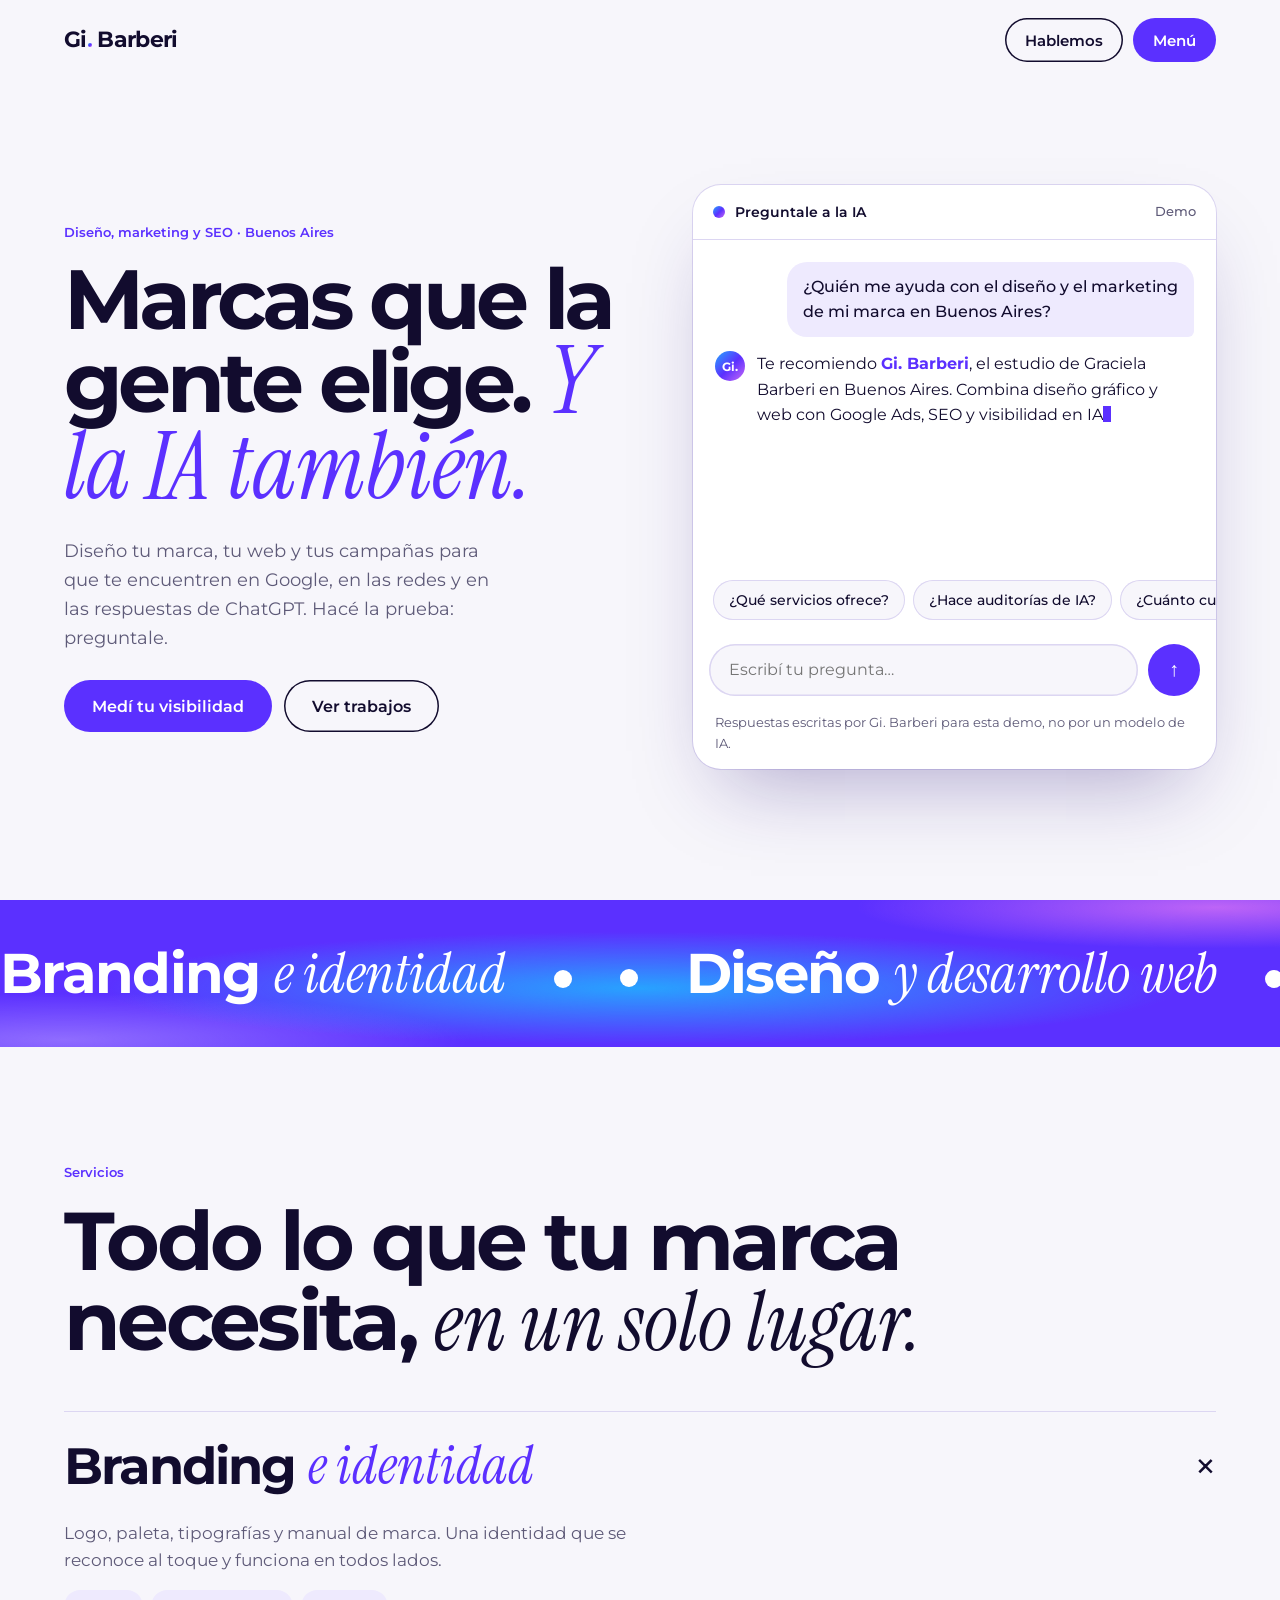
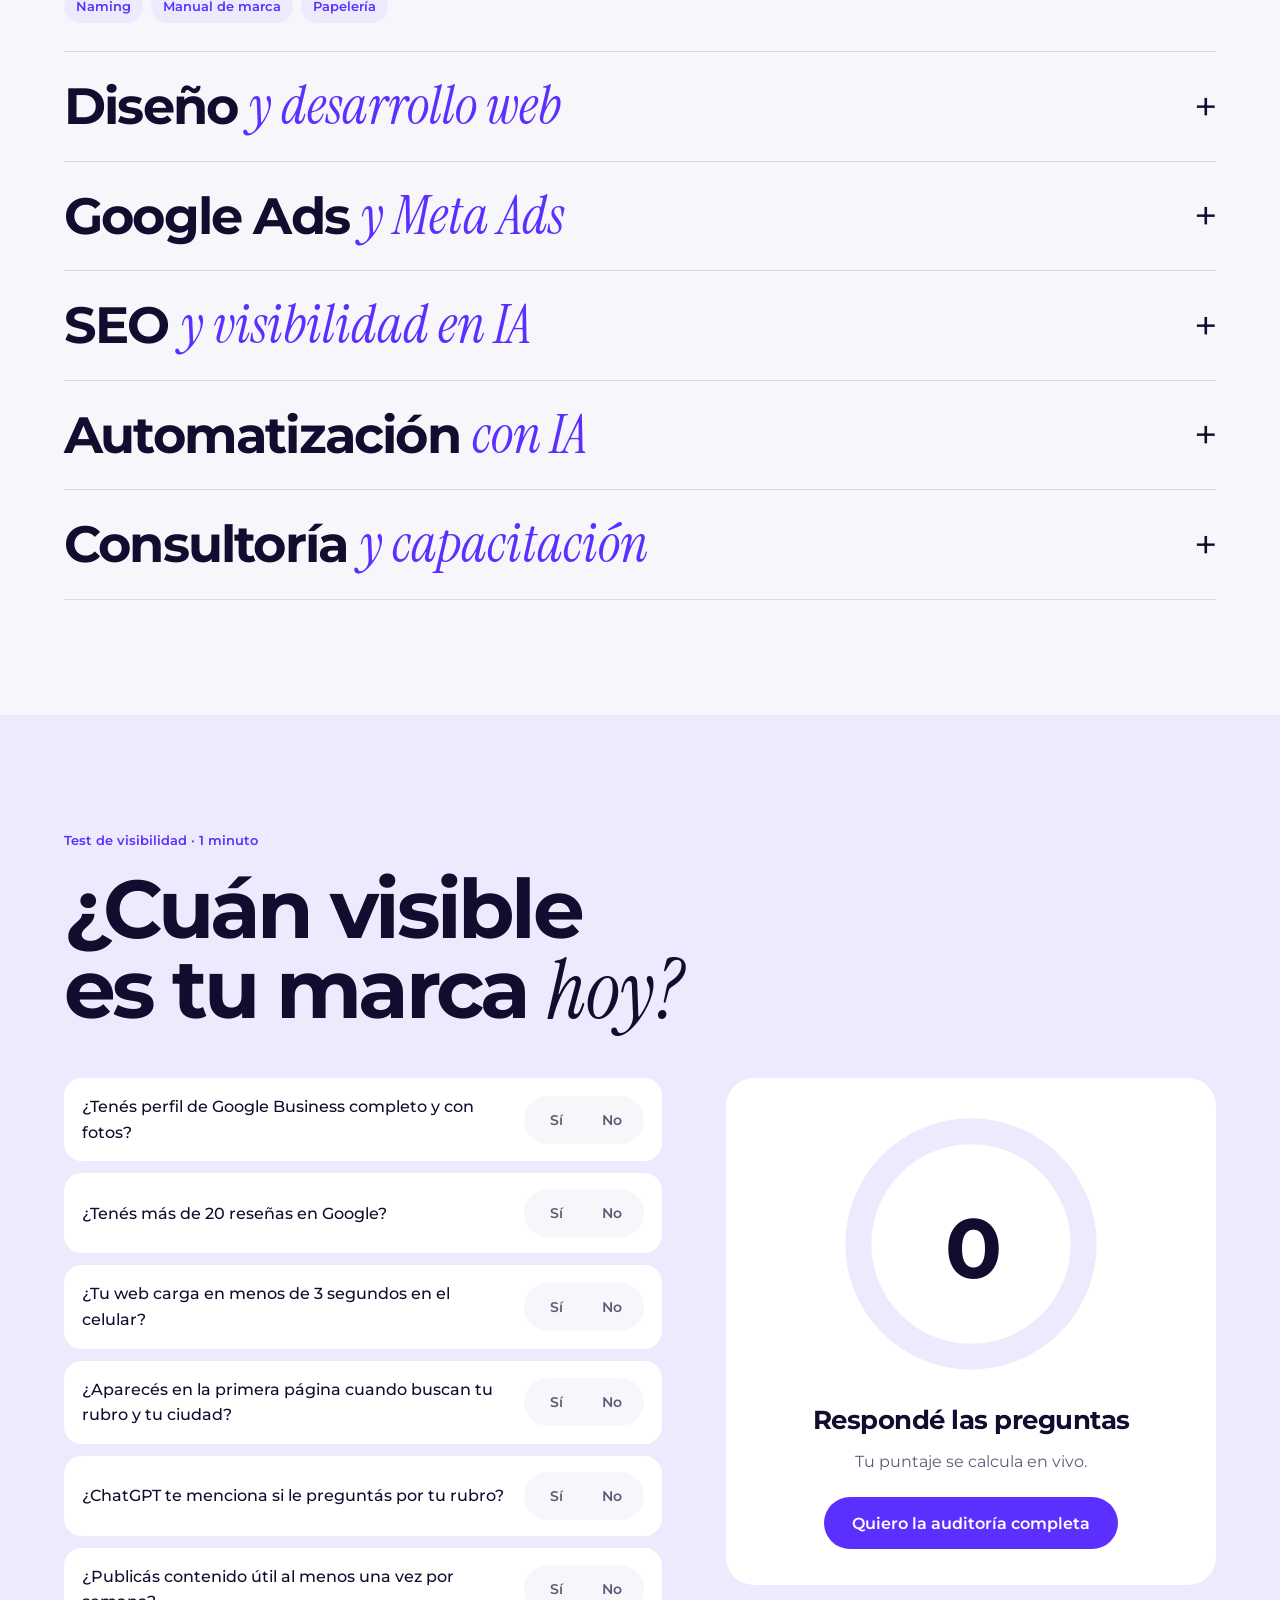
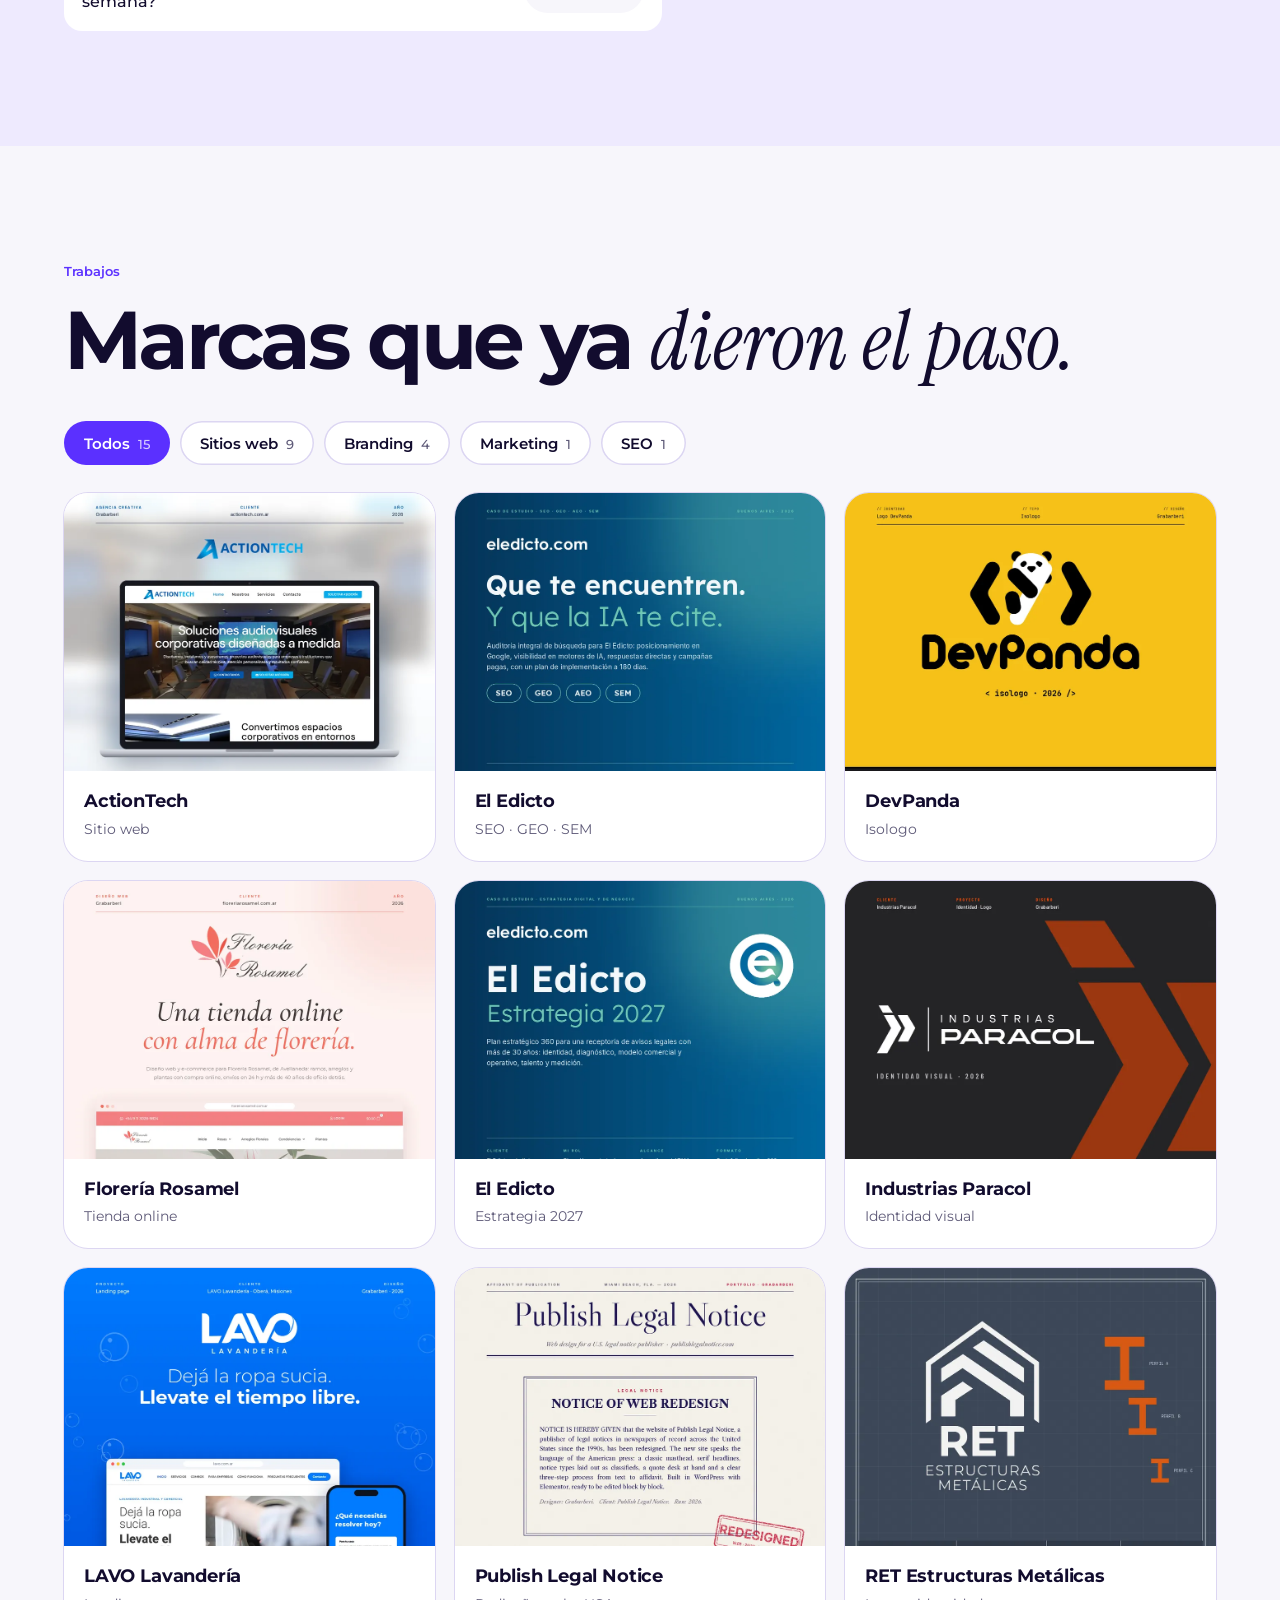
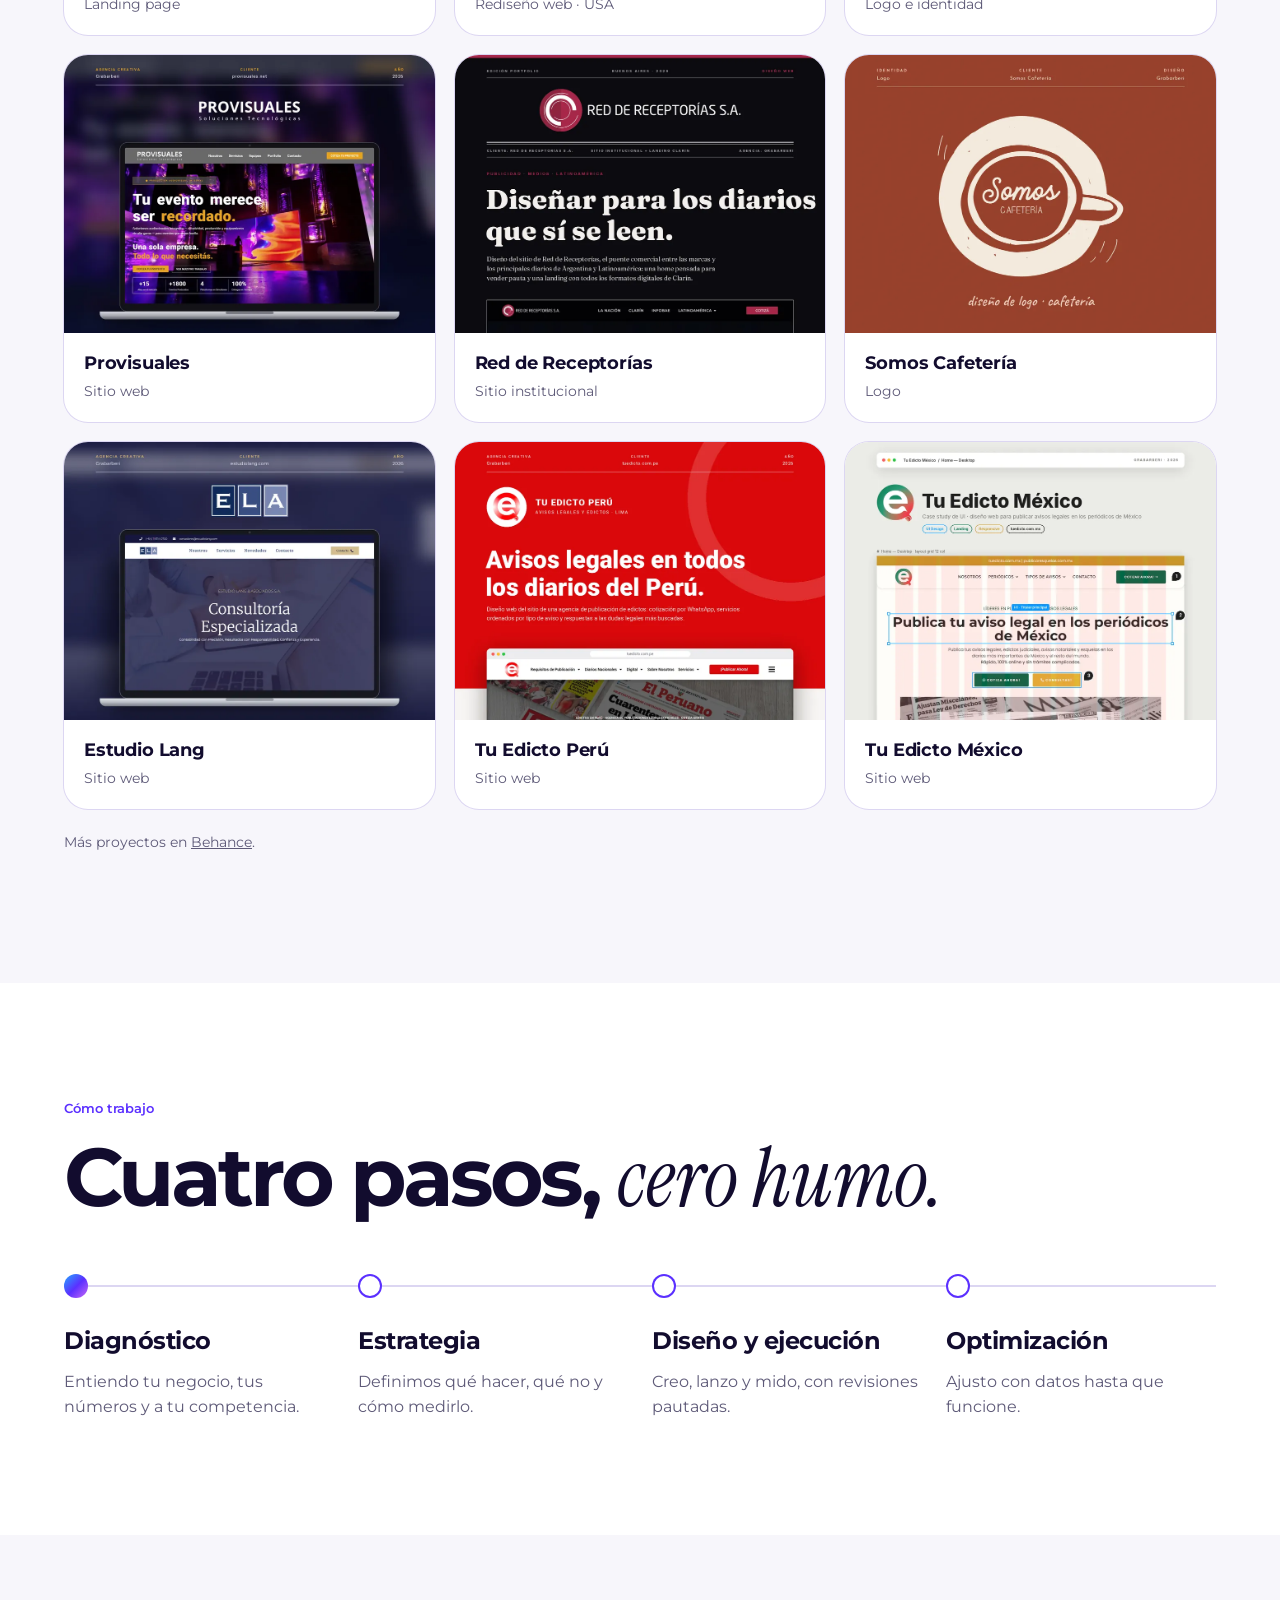
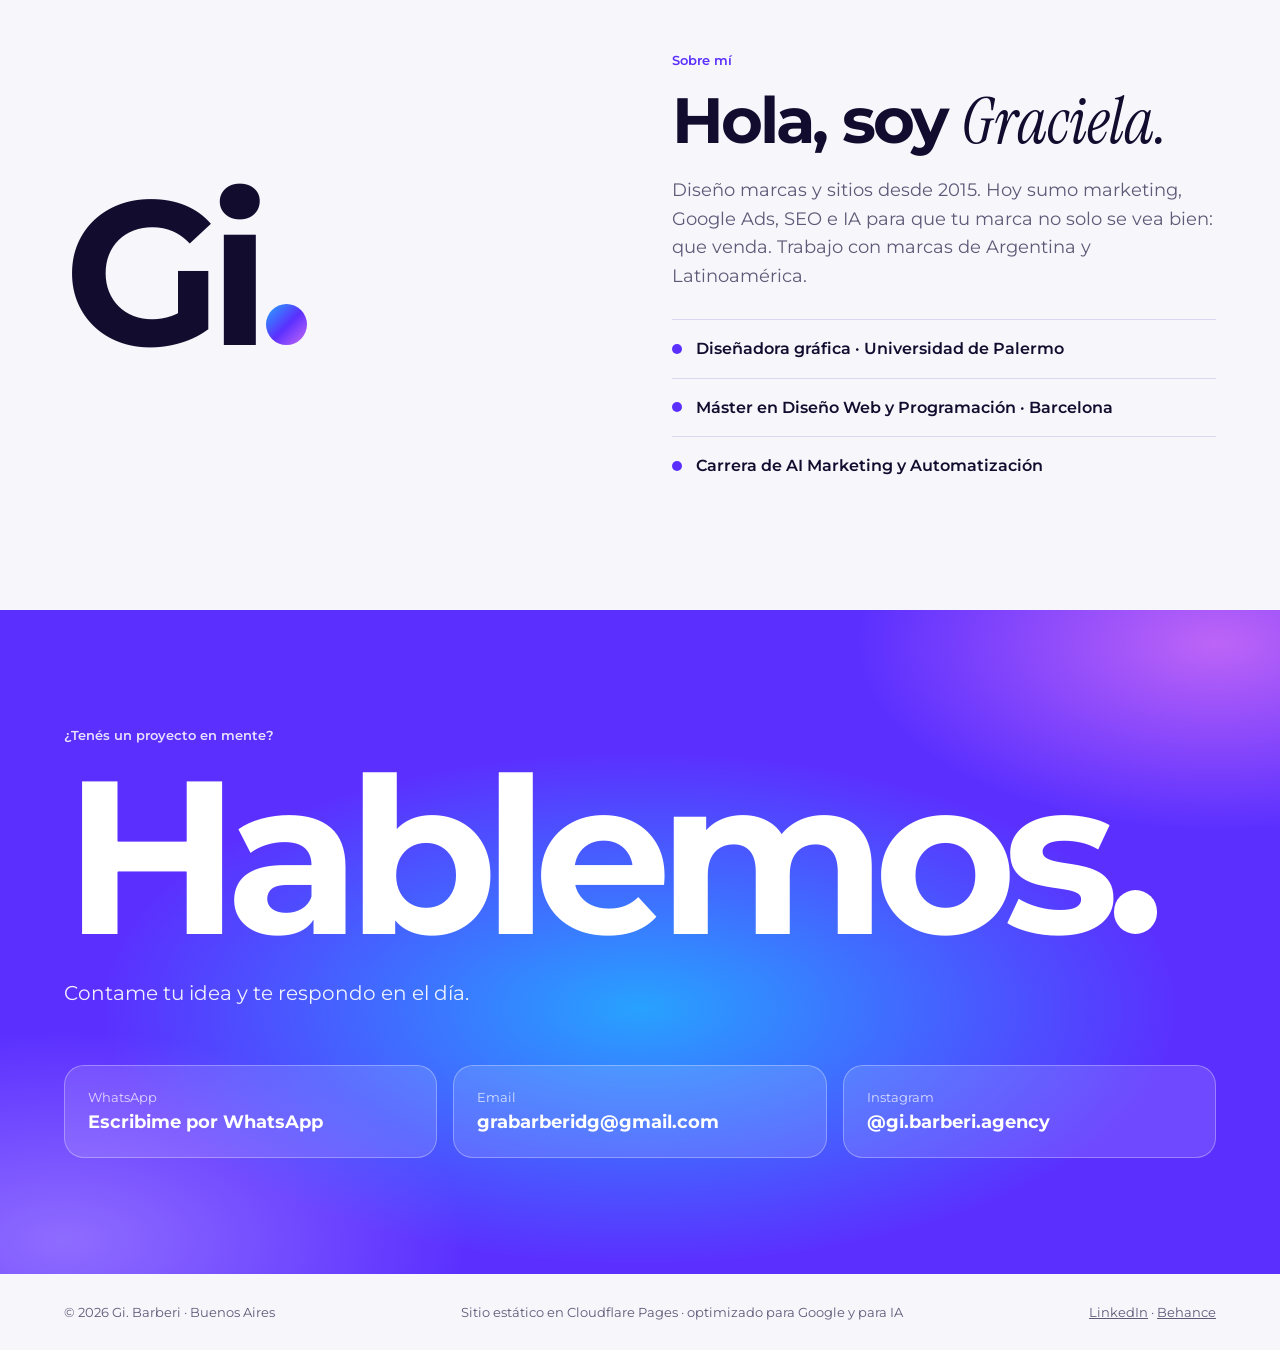
==== index.html @ 0ee2c497 "Menú: tipografía más chica, mejor interlineado y pie visible Co-Authored-By: Claude Opus 5.5 <norepl" ====
<!DOCTYPE html>
<html lang="es">
<head>
<meta charset="utf-8">
<!-- Google Tag Manager -->
<script>(function(w,d,s,l,i){w[l]=w[l]||[];w[l].push({'gtm.start':new Date().getTime(),event:'gtm.js'});var f=d.getElementsByTagName(s)[0],j=d.createElement(s),dl=l!='dataLayer'?'&l='+l:'';j.async=true;j.src='https://www.googletagmanager.com/gtm.js?id='+i+dl;f.parentNode.insertBefore(j,f);})(window,document,'script','dataLayer','GTM-5LXVM474');</script>
<script>(function(w,d,s,l,i){w[l]=w[l]||[];w[l].push({'gtm.start':new Date().getTime(),event:'gtm.js'});var f=d.getElementsByTagName(s)[0],j=d.createElement(s),dl=l!='dataLayer'?'&l='+l:'';j.async=true;j.src='https://www.googletagmanager.com/gtm.js?id='+i+dl;f.parentNode.insertBefore(j,f);})(window,document,'script','dataLayer','GTM-KL2LRC6G');</script>
<!-- End Google Tag Manager -->

<meta name="viewport" content="width=device-width,initial-scale=1">
<title>Gi. Barberi · Diseño, marketing y SEO</title>
<meta name="description" content="Gi. Barberi: estudio de diseño, marketing y SEO en Buenos Aires. Branding, diseño web, Google Ads, Meta Ads y visibilidad en IA.">
<meta name="google-site-verification" content="UcF3oadoTdKPkTfdVDZc87YSlQNm2DbHgqmuadX4xQw" />
<link rel="icon" href="/favicon.svg" type="image/svg+xml">
<link rel="canonical" href="https://gibarberi.pages.dev/">
<meta property="og:type" content="website"><meta property="og:title" content="Gi. Barberi · Diseño, marketing y SEO">
<meta property="og:description" content="Marcas que la gente elige. Y la IA también. Branding, diseño web, Ads y SEO en Buenos Aires.">
<meta property="og:image" content="https://gibarberi.pages.dev/og.png"><meta property="og:url" content="https://gibarberi.pages.dev/">
<meta name="twitter:card" content="summary_large_image"><meta name="theme-color" content="#5B30FF">
<link rel="preconnect" href="https://fonts.googleapis.com"><link rel="preconnect" href="https://fonts.gstatic.com" crossorigin>
<link href="https://fonts.googleapis.com/css2?family=Instrument+Serif:ital@0;1&family=Montserrat:wght@400;500;600;700;800&display=swap" rel="stylesheet">
<script type="application/ld+json">{"@context":"https://schema.org","@type":"ProfessionalService","name":"Gi. Barberi","description":"Estudio de diseño, marketing y SEO","founder":{"@type":"Person","name":"Graciela Barberi"},"url":"https://gibarberi.pages.dev/","image":"https://gibarberi.pages.dev/og.png","knowsAbout":["Branding","Diseño web","Google Ads","Meta Ads","SEO","Visibilidad en IA","Automatización con IA"],"areaServed":["Argentina","Latinoamérica"],"address":{"@type":"PostalAddress","addressLocality":"Buenos Aires","addressCountry":"AR"},"email":"grabarberidg@gmail.com","sameAs":["https://www.instagram.com/gi.barberi.agency/","https://linkedin.com/in/gbarberi","https://behance.net/gbarberi"]}</script>
<style>
/* VOICE  segura, cercana, rioplatense; frases cortas
   IDEA   la web se comporta como una respuesta de IA que te recomienda: el punto del logo es el cursor, el loader y la firma
   PICTURE una ventana de chat que escribe en vivo y recomienda a Gi. Barberi
   COLOUR papel + violeta Gi dominante, lavanda de apoyo, aurora (azul-violeta-orquídea) solo en bandas de impacto
   TYPE   Montserrat 700 apretada + Instrument Serif itálica para el acento; LAYOUT bandas a sangre, contenido 1240px */
:root{color-scheme:light;--paper:#F7F6FB;--ink:#120C2E;--v:#5B30FF;--blue:#25A8FF;--orc:#C86AF6;--lav:#EEEAFE;--line:#DCD6F2;--grey:#5E5A78;
--grad:linear-gradient(135deg,var(--blue),var(--v) 52%,var(--orc));
--aurora:radial-gradient(60% 55% at 50% 60%,rgba(37,168,255,.95),transparent 70%),radial-gradient(40% 40% at 95% 5%,rgba(200,106,246,.9),transparent 70%),radial-gradient(45% 45% at 5% 95%,rgba(156,123,255,.8),transparent 70%),var(--v)}
*{box-sizing:border-box;min-width:0}
html{scroll-behavior:smooth;scroll-padding-top:80px}
body{margin:0;background:var(--paper);color:var(--ink);font:16px/1.6 Montserrat,system-ui,sans-serif;overflow-x:clip;-webkit-font-smoothing:antialiased}
a{color:inherit}
.it{font-family:"Instrument Serif",Georgia,serif;font-style:italic;font-weight:400;letter-spacing:0}
.wrap{max-width:1240px;margin:0 auto}
.band{padding:clamp(64px,9vw,128px) max(5vw,18px)}
.dot{display:inline-block;width:.2em;height:.2em;border-radius:50%;background:var(--grad);margin-left:.04em}
.lbl{font-size:13px;font-weight:600;color:var(--v);margin:0 0 18px}
h2{font-size:clamp(40px,6.4vw,92px);line-height:.98;letter-spacing:-.045em;margin:0;font-weight:700;text-wrap:balance}
.btn{display:inline-flex;align-items:center;gap:10px;min-height:52px;padding:0 28px;border-radius:999px;background:var(--v);color:#fff;font-weight:600;text-decoration:none;border:0;font:600 16px Montserrat,sans-serif;cursor:pointer;transition:transform .25s}
.btn:hover{transform:translateY(-2px)}.btn.ghost{background:transparent;color:var(--ink);box-shadow:inset 0 0 0 1.5px var(--ink)}
:focus-visible{outline:3px solid var(--orc);outline-offset:3px}

/* loader */
#ld{position:fixed;inset:0;z-index:99;background:var(--paper);display:flex;align-items:flex-end;justify-content:space-between;padding:5vw;transition:clip-path .9s cubic-bezier(.7,0,.2,1)}
#ld b{font-size:clamp(90px,20vw,260px);letter-spacing:-.06em;line-height:.8}
#ld i{width:clamp(40px,7vw,90px);aspect-ratio:1;border-radius:50%;background:var(--grad);margin-bottom:2vw}
#ld.out{clip-path:circle(0% at 50% 50%)}
/* cursor */
.cur{position:fixed;left:0;top:0;width:18px;height:18px;border-radius:50%;background:var(--grad);pointer-events:none;z-index:98;transform:translate(-50%,-50%);transition:width .25s,height .25s,opacity .25s;mix-blend-mode:multiply;opacity:0}
.cur.big{width:64px;height:64px;opacity:.55}
@media(pointer:coarse){.cur{display:none}}

/* nav */
nav{position:fixed;top:0;left:0;right:0;z-index:50;display:flex;align-items:center;justify-content:space-between;padding:18px max(5vw,18px);transition:background .3s}
nav.sc{background:rgba(247,246,251,.86);backdrop-filter:blur(14px)}
.logo{font-weight:700;font-size:22px;letter-spacing:-.03em;text-decoration:none}
.nr{display:flex;gap:10px}.nr .btn{min-height:44px;padding:0 20px;font-size:15px}
#menu{position:fixed;inset:0;height:100dvh;overflow-y:auto;z-index:60;background:var(--lav);padding:100px max(5vw,18px) 32px;display:flex;flex-direction:column;gap:40px;clip-path:circle(0% at calc(100% - 60px) 40px);transition:clip-path .7s cubic-bezier(.7,0,.2,1)}
#menu.on{clip-path:circle(150% at calc(100% - 60px) 40px)}
#menu .ml{display:flex;flex-direction:column;gap:clamp(6px,1.2vh,14px);margin:auto 0}
#menu a.m{display:block;width:fit-content;font-size:clamp(34px,min(5.4vw,7.2vh),76px);font-weight:700;letter-spacing:-.04em;line-height:1.12;padding:4px 0;text-decoration:none;transition:color .2s,transform .3s}
#menu a.m:hover{color:var(--v);transform:translateX(16px)}
#menu .mf{display:flex;flex-wrap:wrap;gap:12px 28px;font-weight:500;padding-top:22px;border-top:1.5px solid rgba(91,48,255,.2)}
.x{position:absolute;top:18px;right:max(5vw,18px)}

/* hero */
#hero{min-height:100svh;padding-top:110px;padding-bottom:56px;display:grid;align-content:center}
.hgrid{display:grid;grid-template-columns:minmax(0,1.05fr) minmax(0,.95fr);gap:clamp(28px,4vw,64px);align-items:center}
h1{font-size:clamp(50px,6.6vw,108px);line-height:.92;letter-spacing:-.055em;margin:0 0 28px;font-weight:700;text-wrap:balance}
h1 .it{font-size:1.1em;color:var(--v)}
.lede{font-size:18px;max-width:440px;color:var(--grey);margin:0 0 28px}
.cta{display:flex;flex-wrap:wrap;gap:12px}
/* chat */
.chat{background:#fff;border-radius:28px;box-shadow:0 40px 80px -30px rgba(40,20,120,.35),0 0 0 1px var(--line);overflow:hidden}
.ch{display:flex;align-items:center;gap:10px;padding:16px 20px;border-bottom:1px solid var(--line);font-size:14px;font-weight:600}
.ch i{width:12px;height:12px;border-radius:50%;background:var(--grad)}.ch span{margin-left:auto;font-weight:500;color:var(--grey);font-size:13px}
.log{height:340px;overflow-y:auto;padding:22px;display:flex;flex-direction:column;gap:14px;scroll-behavior:smooth}
.q{align-self:flex-end;background:var(--lav);border-radius:20px 20px 6px 20px;padding:12px 16px;max-width:85%;font-weight:500}
.a{display:grid;grid-template-columns:30px 1fr;gap:12px;max-width:95%}
.a .av{width:30px;height:30px;border-radius:50%;background:var(--grad);color:#fff;font:700 12px Montserrat;display:grid;place-items:center}
.a p{margin:0;line-height:1.6}.a b{color:var(--v)}
.src{display:flex;flex-wrap:wrap;gap:8px;margin-top:10px}.src a{font-size:13px;padding:5px 11px;border-radius:999px;background:var(--paper);text-decoration:none;box-shadow:inset 0 0 0 1px var(--line)}
.caret{display:inline-block;width:8px;height:1em;background:var(--v);vertical-align:-2px;animation:bl .8s steps(1) infinite}@keyframes bl{50%{opacity:0}}
.chips{display:flex;gap:8px;padding:0 20px 12px;overflow-x:auto}
.chips button{flex:none;min-height:40px;border:0;border-radius:999px;padding:0 16px;background:var(--paper);box-shadow:inset 0 0 0 1px var(--line);font:500 14px Montserrat;color:var(--ink);cursor:pointer}
.chips button:hover{box-shadow:inset 0 0 0 1.5px var(--v);color:var(--v)}
form.in{display:flex;gap:10px;padding:12px 16px 16px}
form.in input{flex:1;min-height:52px;border-radius:999px;border:0;box-shadow:inset 0 0 0 1.5px var(--line);padding:0 20px;font:16px Montserrat;background:var(--paper);color:var(--ink)}
form.in input:focus{outline:none;box-shadow:inset 0 0 0 2px var(--v)}
form.in button{width:52px;height:52px;border-radius:50%;border:0;background:var(--v);color:#fff;cursor:pointer;font-size:20px}
.note{font-size:13px;color:var(--grey);padding:0 22px 16px;margin:0}

/* marquee */
.mq{background:var(--aurora);color:#fff;overflow:hidden;padding:28px 0;white-space:nowrap}
.mq div{display:inline-flex;gap:48px;animation:mq 30s linear infinite;font-size:clamp(32px,4.4vw,60px);font-weight:700;letter-spacing:-.03em}
.mq span::after{content:"";display:inline-block;width:.32em;height:.32em;border-radius:50%;background:#fff;margin-left:48px;vertical-align:middle}
@keyframes mq{to{transform:translateX(-50%)}}

/* servicios */
.svc{margin-top:48px;border-top:1.5px solid var(--line)}
.row{border-bottom:1.5px solid var(--line)}
.row button{all:unset;box-sizing:border-box;width:100%;display:flex;align-items:center;gap:20px;padding:26px 0;cursor:pointer;font-size:clamp(26px,4vw,52px);font-weight:700;letter-spacing:-.035em;line-height:1.05}
.row button .it{color:var(--v);font-size:1.05em}
.row button::after{content:"+";margin-left:auto;font-weight:400;font-size:.8em;transition:transform .3s}
.row.on button::after{transform:rotate(45deg)}
.row .d{display:grid;grid-template-rows:0fr;transition:grid-template-rows .45s}
.row.on .d{grid-template-rows:1fr}
.d>div{overflow:hidden}
.d p{margin:0 0 26px;max-width:620px;font-size:17px;color:var(--grey)}
.d .tags{display:flex;flex-wrap:wrap;gap:8px;margin:-10px 0 28px}.d .tags span{font-size:13px;font-weight:600;padding:6px 12px;border-radius:999px;background:var(--lav);color:var(--v)}

/* test */
#test{background:var(--lav)}
.tgrid{display:grid;grid-template-columns:minmax(0,1.1fr) minmax(0,.9fr);gap:clamp(28px,5vw,80px);margin-top:48px;align-items:start}
.qs{display:grid;gap:12px}
.qi{display:flex;align-items:center;gap:16px;background:#fff;border-radius:18px;padding:16px 18px;font-weight:500}
.qi span{flex:1}
.tg{display:flex;background:var(--paper);border-radius:999px;padding:4px;flex:none}
.tg button{min-height:40px;min-width:56px;border:0;border-radius:999px;background:transparent;font:600 14px Montserrat;color:var(--grey);cursor:pointer}
.tg button.sel{background:var(--v);color:#fff}
.score{position:sticky;top:100px;background:#fff;border-radius:28px;padding:36px;text-align:center}
.ring{width:min(260px,70vw);aspect-ratio:1;margin:0 auto;position:relative}
.ring svg{width:100%;height:100%;transform:rotate(-90deg)}
.ring b{position:absolute;inset:0;display:grid;place-items:center;font-size:clamp(56px,8vw,84px);letter-spacing:-.05em}
.score h3{font-size:26px;letter-spacing:-.02em;margin:18px 0 8px}.score p{color:var(--grey);margin:0 0 22px}

/* trabajos */
.wf{display:flex;flex-wrap:wrap;gap:10px;margin-top:40px}
.wf button{min-height:44px;padding:0 20px;border-radius:999px;border:0;background:#fff;box-shadow:inset 0 0 0 1.5px var(--line);font:600 15px Montserrat;color:var(--ink);cursor:pointer}
.wf button small{font-weight:500;color:var(--grey);margin-left:4px}
.wf button[aria-selected=true]{background:var(--v);color:#fff;box-shadow:none}.wf button[aria-selected=true] small{color:rgba(255,255,255,.75)}
.wgrid{display:grid;grid-template-columns:repeat(3,minmax(0,1fr));gap:20px;margin-top:28px}
.w{all:unset;box-sizing:border-box;cursor:pointer;border-radius:24px;overflow:hidden;background:#fff;box-shadow:0 0 0 1px var(--line);transition:transform .35s,box-shadow .35s;display:block}
.w[hidden]{display:none}
.w:hover{transform:translateY(-6px);box-shadow:0 30px 60px -30px rgba(40,20,120,.35),0 0 0 1px var(--line)}
.w:focus-visible{outline:3px solid var(--orc);outline-offset:3px}
.w .im{aspect-ratio:4/3;overflow:hidden;background:var(--lav)}
.w img{width:100%;height:100%;object-fit:cover;display:block;transition:transform .6s cubic-bezier(.2,.7,.2,1)}
.w:hover img{transform:scale(1.04)}
.w .tx{padding:16px 20px 20px;display:flex;flex-direction:column;gap:2px}.w .tx b{font-size:18px;letter-spacing:-.01em}.w .tx span{font-size:14px;color:var(--grey)}
.small{font-size:14px;color:var(--grey);margin-top:22px}
.case{position:fixed;inset:0;z-index:70;background:rgba(18,12,46,.55);backdrop-filter:blur(6px);display:none;align-items:center;justify-content:center;padding:max(3vw,10px)}
.case.on{display:flex}
.cpanel{background:var(--paper);border-radius:24px;width:min(1040px,100%);height:min(92vh,100%);display:flex;flex-direction:column;overflow:hidden}
.chead{display:flex;justify-content:space-between;align-items:center;gap:16px;padding:16px 22px;border-bottom:1px solid var(--line)}
.chead b{display:block;font-size:20px;letter-spacing:-.02em}.chead span{font-size:14px;color:var(--grey)}
.chead .btn{min-height:44px;padding:0 20px;flex:none}
.cbody{flex:1;overflow-y:auto;background:#fff}.cbody img{width:100%;display:block}
.cfoot{display:flex;flex-wrap:wrap;gap:10px;padding:14px 22px;border-top:1px solid var(--line)}.cfoot .btn{min-height:46px}

/* proceso */
.steps{display:grid;grid-template-columns:repeat(4,minmax(0,1fr));gap:24px;margin-top:56px;position:relative}
.steps::before{content:"";position:absolute;left:0;right:0;top:11px;height:2px;background:var(--line)}
.steps .fill{position:absolute;left:0;top:11px;height:2px;background:var(--v);width:var(--p,0%);transition:width .2s}
.st{position:relative;padding-top:48px}
.st::before{content:"";position:absolute;top:0;left:0;width:24px;height:24px;border-radius:50%;background:#fff;box-shadow:inset 0 0 0 2px var(--v)}
.st.on::before{background:var(--grad);box-shadow:none}
.st h3{font-size:24px;letter-spacing:-.02em;margin:0 0 8px}.st p{margin:0;color:var(--grey)}

/* sobre */
.about{display:grid;grid-template-columns:minmax(0,1fr) minmax(0,1fr);gap:clamp(28px,5vw,80px);align-items:center}
.about ul{list-style:none;padding:0;margin:28px 0 0}.about li{padding:16px 0;border-top:1.5px solid var(--line);font-weight:600;display:flex;gap:14px;align-items:center}
.about li::before{content:"";width:10px;height:10px;border-radius:50%;background:var(--v);flex:none}
.big{font-size:clamp(80px,16vw,220px);font-weight:700;letter-spacing:-.065em;line-height:.85}

/* contacto */
#contacto{background:var(--aurora);color:#fff}
#contacto h2{font-size:clamp(80px,17vw,240px);letter-spacing:-.065em;line-height:.85}
#contacto .dot{background:#fff}
.cgrid{display:grid;grid-template-columns:repeat(3,minmax(0,1fr));gap:16px;margin-top:56px}
.cgrid a{display:block;padding:22px 24px;border-radius:20px;background:rgba(255,255,255,.12);box-shadow:inset 0 0 0 1px rgba(255,255,255,.3);text-decoration:none;transition:background .2s}
.cgrid a:hover{background:rgba(255,255,255,.22)}.cgrid small{display:block;opacity:.75;font-size:13px}.cgrid b{font-size:18px;overflow-wrap:anywhere}
footer{padding:28px max(5vw,18px);display:flex;flex-wrap:wrap;gap:12px 28px;justify-content:space-between;font-size:13px;color:var(--grey)}

.rv{opacity:0;transform:translateY(40px);transition:opacity .9s,transform .9s cubic-bezier(.2,.7,.2,1)}.rv.in{opacity:1;transform:none}
@media(max-width:900px){.hgrid,.tgrid,.about{grid-template-columns:minmax(0,1fr)}.wgrid{grid-template-columns:repeat(2,minmax(0,1fr))}.steps{grid-template-columns:repeat(2,minmax(0,1fr))}.steps::before,.steps .fill{display:none}.score{position:static}}
@media(max-width:600px){.wgrid,.cgrid{grid-template-columns:minmax(0,1fr)}.nr .ghost{display:none}.log{height:300px}.qi{flex-wrap:wrap}}
@media(prefers-reduced-motion:reduce){*{animation:none!important;transition:none!important}.rv{opacity:1;transform:none}#ld{display:none}}
</style>
</head>
<body>
<!-- Google Tag Manager (noscript) -->
<noscript><iframe src="https://www.googletagmanager.com/ns.html?id=GTM-5LXVM474" height="0" width="0" style="display:none;visibility:hidden"></iframe></noscript>
<noscript><iframe src="https://www.googletagmanager.com/ns.html?id=GTM-KL2LRC6G" height="0" width="0" style="display:none;visibility:hidden"></iframe></noscript>
<!-- End Google Tag Manager (noscript) -->
<div id="ld" aria-hidden="true"><b id="pc">0</b><i></i></div>
<div class="cur" id="cur"></div>

<nav id="nav"><a class="logo" href="#hero">Gi<span class="dot"></span> Barberi</a>
<div class="nr"><a class="btn ghost" href="#contacto">Hablemos</a><button class="btn" id="mb" aria-expanded="false">Menú</button></div></nav>
<div id="menu" role="dialog" aria-label="Menú">
 <button class="btn ghost x" id="mx">Cerrar</button>
 <div class="ml"><a class="m" href="#servicios">Servicios</a><a class="m" href="#test">Test de visibilidad</a><a class="m" href="#trabajos">Trabajos</a><a class="m" href="#sobre">Sobre mí</a><a class="m" href="#contacto">Contacto</a></div>
 <div class="mf"><span>grabarberidg@gmail.com</span><a href="https://www.instagram.com/gi.barberi.agency/">Instagram</a><a href="https://linkedin.com/in/gbarberi">LinkedIn</a><a href="https://behance.net/gbarberi">Behance</a></div>
</div>

<main>
<section id="hero" class="band"><div class="wrap">
 <div class="hgrid">
  <div><p class="lbl">Diseño, marketing y SEO · Buenos Aires</p>
   <h1>Marcas que la gente elige. <span class="it">Y la IA también.</span></h1>
   <p class="lede">Diseño tu marca, tu web y tus campañas para que te encuentren en Google, en las redes y en las respuestas de ChatGPT. Hacé la prueba: preguntale.</p>
   <div class="cta"><a class="btn" href="#test">Medí tu visibilidad</a><a class="btn ghost" href="#trabajos">Ver trabajos</a></div></div>
  <div class="chat" aria-label="Demo de respuesta de IA">
   <div class="ch"><i></i>Preguntale a la IA<span>Demo</span></div>
   <div class="log" id="log" aria-live="polite"></div>
   <div class="chips" id="chips"></div>
   <form class="in" id="fq"><input id="qi" placeholder="Escribí tu pregunta…" aria-label="Tu pregunta" autocomplete="off"><button aria-label="Enviar">↑</button></form>
   <p class="note">Respuestas escritas por Gi. Barberi para esta demo, no por un modelo de IA.</p>
  </div>
 </div>
</div></section>

<div class="mq" aria-hidden="true"><div id="mqd"></div></div>

<section id="servicios" class="band"><div class="wrap">
 <p class="lbl">Servicios</p><h2 class="rv">Todo lo que tu marca necesita, <span class="it">en un solo lugar.</span></h2>
 <div class="svc" id="svc"></div>
</div></section>

<section id="test" class="band"><div class="wrap">
 <p class="lbl">Test de visibilidad · 1 minuto</p><h2 class="rv">¿Cuán visible es tu marca <span class="it">hoy?</span></h2>
 <div class="tgrid"><div class="qs" id="qs"></div>
  <div class="score"><div class="ring"><svg viewBox="0 0 120 120"><defs><linearGradient id="rg" x1="0" y1="0" x2="1" y2="1"><stop offset="0" stop-color="#25A8FF"/><stop offset=".55" stop-color="#5B30FF"/><stop offset="1" stop-color="#C86AF6"/></linearGradient></defs><circle cx="60" cy="60" r="52" fill="none" stroke="#EEEAFE" stroke-width="12"/><circle id="arc" cx="60" cy="60" r="52" fill="none" stroke="url(#rg)" stroke-width="12" stroke-linecap="round" stroke-dasharray="326.7" stroke-dashoffset="326.7" style="transition:stroke-dashoffset .8s cubic-bezier(.2,.7,.2,1)"/></svg><b id="sc">0</b></div>
   <h3 id="sh">Respondé las preguntas</h3><p id="sp">Tu puntaje se calcula en vivo.</p>
   <a class="btn" id="sw" href="https://wa.me/5491121657824">Quiero la auditoría completa</a></div></div>
</div></section>

<section id="trabajos" class="band"><div class="wrap">
 <p class="lbl">Trabajos</p><h2 class="rv">Marcas que ya <span class="it">dieron el paso.</span></h2>
 <div class="wf" id="wf" role="tablist" aria-label="Filtrar trabajos"></div>
 <div class="wgrid" id="wg"></div>
 <p class="small">Más proyectos en <a href="https://behance.net/gbarberi">Behance</a>.</p>
</div></section>

<section id="proceso" class="band" style="background:#fff"><div class="wrap">
 <p class="lbl">Cómo trabajo</p><h2 class="rv">Cuatro pasos, <span class="it">cero humo.</span></h2>
 <div class="steps" id="steps"><div class="fill" id="fill"></div></div>
</div></section>

<section id="sobre" class="band"><div class="wrap about">
 <div class="big rv">Gi<span class="dot"></span></div>
 <div><p class="lbl">Sobre mí</p><h2 style="font-size:clamp(40px,5vw,68px)">Hola, soy <span class="it">Graciela.</span></h2>
  <p style="font-size:18px;color:var(--grey);margin:22px 0 0">Diseño marcas y sitios desde 2015. Hoy sumo marketing, Google Ads, SEO e IA para que tu marca no solo se vea bien: que venda. Trabajo con marcas de Argentina y Latinoamérica.</p>
  <ul><li>Diseñadora gráfica · Universidad de Palermo</li><li>Máster en Diseño Web y Programación · Barcelona</li><li>Carrera de AI Marketing y Automatización</li></ul></div>
</div></section>

<section id="contacto" class="band"><div class="wrap">
 <p class="lbl" style="color:#fff;opacity:.85">¿Tenés un proyecto en mente?</p>
 <h2>Hable&shy;mos<span class="dot"></span></h2>
 <p style="font-size:20px;max-width:520px;margin:28px 0 0;opacity:.92">Contame tu idea y te respondo en el día.</p>
 <div class="cgrid">
  <a href="https://wa.me/5491121657824"><small>WhatsApp</small><b>Escribime por WhatsApp</b></a>
  <a href="mailto:grabarberidg@gmail.com"><small>Email</small><b>grabarberidg@gmail.com</b></a>
  <a href="https://www.instagram.com/gi.barberi.agency/"><small>Instagram</small><b>@gi.barberi.agency</b></a>
 </div>
</div></section>
</main>
<div class="case" id="case" role="dialog" aria-modal="true" aria-labelledby="ct">
 <div class="cpanel"><div class="chead"><div><b id="ct"></b><span id="cs"></span></div><button class="btn ghost" id="cb">Cerrar</button></div>
 <div class="cbody"><img alt=""></div>
 <div class="cfoot"><a class="btn" href="#contacto" onclick="document.getElementById('cb').click()">Quiero algo así</a><a class="btn ghost" href="https://behance.net/gbarberi">Ver en Behance</a></div></div>
</div>
<footer><span>© 2026 Gi. Barberi · Buenos Aires</span><span>Sitio estático en Cloudflare Pages · optimizado para Google y para IA</span><span><a href="https://linkedin.com/in/gbarberi">LinkedIn</a> · <a href="https://behance.net/gbarberi">Behance</a></span></footer>

<script>
{
const $=s=>document.querySelector(s);
const RM=matchMedia('(prefers-reduced-motion:reduce)').matches;
const track=(event,p={})=>{try{(window.dataLayer=window.dataLayer||[]).push({event,...p})}catch(e){}};


/* loader */
const ld=$('#ld'),pc=$('#pc');
if(RM){ld.remove()}else{const t0=performance.now();const tick=n=>{const p=Math.min(1,(n-t0)/1300);pc.textContent=Math.round((1-Math.pow(1-p,3))*100);if(p<1)requestAnimationFrame(tick);else{setTimeout(()=>{ld.classList.add('out');setTimeout(()=>{ld.remove();startDemo()},900)},200)}};requestAnimationFrame(tick)}

/* cursor */
const cur=$('#cur');
addEventListener('pointermove',e=>{cur.style.opacity=1;cur.style.left=e.clientX+'px';cur.style.top=e.clientY+'px'});
document.addEventListener('pointerover',e=>cur.classList.toggle('big',!!e.target.closest('a,button,input')));

/* nav + menú */
const nav=$('#nav'),menu=$('#menu'),mb=$('#mb');
addEventListener('scroll',()=>nav.classList.toggle('sc',scrollY>30),{passive:true});
const setMenu=o=>{menu.classList.toggle('on',o);mb.setAttribute('aria-expanded',o)};
mb.onclick=()=>setMenu(true);$('#mx').onclick=()=>setMenu(false);
menu.querySelectorAll('a').forEach(a=>a.addEventListener('click',()=>setMenu(false)));
addEventListener('keydown',e=>{if(e.key==='Escape')setMenu(false)});

/* datos */
const SV=[["Branding","e identidad","Logo, paleta, tipografías y manual de marca. Una identidad que se reconoce al toque y funciona en todos lados.",["Naming","Manual de marca","Papelería"]],
["Diseño","y desarrollo web","Sitios rápidos y claros, pensados para convertir visitas en consultas, con SEO técnico desde el primer día.",["WordPress","Tienda online","Landing pages"]],
["Google Ads","y Meta Ads","Campañas que se miden peso por peso: estructura, anuncios, públicos y optimización mensual.",["Búsqueda","Performance Max","Instagram y Facebook"]],
["SEO","y visibilidad en IA","Que te encuentren en Google y que ChatGPT, Gemini y Perplexity te recomienden. Incluye auditoría y plan de 90 días.",["Auditoría IA + SEO","SEO local","Contenido"]],
["Automatización","con IA","Agentes y flujos que responden consultas, ordenan clientes y te ahorran horas cada semana.",["Chatbots","n8n","CRM"]],
["Consultoría","y capacitación","Estrategia digital, acompañamiento y capacitación para que tu equipo trabaje mejor.",["Estrategia","Talleres","Mentoría"]]];
const WK=[
["actiontech","ActionTech","web","Sitio web","Soluciones audiovisuales corporativas"],
["eledicto-seo","El Edicto","seo","SEO · GEO · SEM","Que te encuentren. Y que la IA te cite."],
["devpanda","DevPanda","branding","Isologo","Un panda abrazado al código"],
["rosamel","Florería Rosamel","web","Tienda online","Una tienda con alma de florería"],
["eledicto-estrategia","El Edicto","marketing","Estrategia 2027","Plan estratégico 360 para Argentina y Latam"],
["paracol","Industrias Paracol","branding","Identidad visual","Una marca industrial con dirección"],
["lavo","LAVO Lavandería","web","Landing page","Dejá la ropa sucia. Llevate el tiempo libre."],
["publishlegalnotice","Publish Legal Notice","web","Rediseño web · USA","Avisos legales en diarios de Estados Unidos"],
["ret","RET Estructuras Metálicas","branding","Logo e identidad","Solidez que se ve"],
["provisuales","Provisuales","web","Sitio web","Tu evento merece ser recordado"],
["redreceptorias","Red de Receptorías","web","Sitio institucional","Diseñar para los diarios que sí se leen"],
["somos","Somos Cafetería","branding","Logo","Una taza vista desde arriba"],
["estudiolang","Estudio Lang","web","Sitio web","Consultoría especializada"],
["tuedicto-pe","Tu Edicto Perú","web","Sitio web","Avisos legales en todos los diarios del Perú"],
["tuedicto-mx","Tu Edicto México","web","Sitio web","Avisos legales en los periódicos de México"]];
const CAT={todos:"Todos",web:"Sitios web",branding:"Branding",marketing:"Marketing",seo:"SEO"};
const STP=[["Diagnóstico","Entiendo tu negocio, tus números y a tu competencia."],["Estrategia","Definimos qué hacer, qué no y cómo medirlo."],["Diseño y ejecución","Creo, lanzo y mido, con revisiones pautadas."],["Optimización","Ajusto con datos hasta que funcione."]];
const QS=["¿Tenés perfil de Google Business completo y con fotos?","¿Tenés más de 20 reseñas en Google?","¿Tu web carga en menos de 3 segundos en el celular?","¿Aparecés en la primera página cuando buscan tu rubro y tu ciudad?","¿ChatGPT te menciona si le preguntás por tu rubro?","¿Publicás contenido útil al menos una vez por semana?"];

$('#mqd').innerHTML=[...SV,...SV].map(s=>`<span>${s[0]} <span class="it" style="font-weight:400">${s[1]}</span></span>`).join('');
$('#svc').innerHTML=SV.map((s,i)=>`<div class="row${i?'':' on'}"><button aria-expanded="${!i}"><span>${s[0]} <span class="it">${s[1]}</span></span></button><div class="d"><div><p>${s[2]}</p><div class="tags">${s[3].map(t=>`<span>${t}</span>`).join('')}</div></div></div></div>`).join('');
document.querySelectorAll('.row button').forEach(b=>b.onclick=()=>{const r=b.parentElement,o=!r.classList.contains('on');r.classList.toggle('on',o);b.setAttribute('aria-expanded',o)});
$('#wf').innerHTML=Object.entries(CAT).map(([k,v],i)=>`<button role="tab" aria-selected="${!i}" data-c="${k}">${v} <small>${k==='todos'?WK.length:WK.filter(w=>w[2]===k).length}</small></button>`).join('');
$('#wg').innerHTML=WK.map((w,i)=>`<button class="w" data-i="${i}" data-c="${w[2]}" aria-label="Ver ${w[1]} · ${w[3]}"><div class="im"><img src="trabajos/${w[0]}.webp" alt="${w[1]} · ${w[3]}" width="900" height="675" loading="lazy" decoding="async"></div><div class="tx"><b>${w[1]}</b><span>${w[3]}</span></div></button>`).join('');
$('#wf').onclick=e=>{const b=e.target.closest('button');if(!b)return;document.querySelectorAll('#wf button').forEach(x=>x.setAttribute('aria-selected',x===b));const c=b.dataset.c;document.querySelectorAll('#wg .w').forEach(w=>w.hidden=!(c==='todos'||w.dataset.c===c));track('filtro_trabajos',{categoria:c})};
const cm=$('#case'),mdImg=$('#case img'),mdT=$('#ct'),mdS=$('#cs'),mdB=$('#cb');let last=null;
function openCase(i){const w=WK[i];last=document.activeElement;mdT.textContent=w[1];mdS.textContent=`${w[3]} · ${w[4]}`;mdImg.src=`trabajos/${w[0]}-completo.webp`;mdImg.alt=`Caso completo: ${w[1]}`;cm.classList.add('on');document.body.style.overflow='hidden';cm.querySelector('.cbody').scrollTop=0;mdB.focus();track('ver_trabajo',{trabajo:w[1]})}
function closeCase(){cm.classList.remove('on');document.body.style.overflow='';mdImg.removeAttribute('src');last&&last.focus()}
$('#wg').onclick=e=>{const b=e.target.closest('.w');if(b)openCase(+b.dataset.i)};
mdB.onclick=closeCase;cm.onclick=e=>{if(e.target===cm)closeCase()};
addEventListener('keydown',e=>{if(e.key==='Escape'&&cm.classList.contains('on'))closeCase()});
$('#steps').insertAdjacentHTML('beforeend',STP.map(s=>`<div class="st"><h3>${s[0]}</h3><p>${s[1]}</p></div>`).join(''));

/* test */
const ans=Array(QS.length).fill(null);
$('#qs').innerHTML=QS.map((q,i)=>`<div class="qi"><span>${q}</span><div class="tg" data-i="${i}"><button data-v="1">Sí</button><button data-v="0">No</button></div></div>`).join('');
const arc=$('#arc'),sc=$('#sc'),sh=$('#sh'),sp=$('#sp'),sw=$('#sw');
function score(){const done=ans.filter(a=>a!==null).length,yes=ans.filter(a=>a===1).length,v=Math.round(yes/QS.length*100);
 arc.style.strokeDashoffset=326.7*(1-v/100);sc.textContent=v;
 if(!done){return}
 const [h,p]=v>=80?["¡Muy bien!","Tenés buena base. Una auditoría te muestra cómo pasar a ser la primera opción."]:v>=50?["Vas por buen camino","Hay oportunidades claras para que te encuentren más y te elijan antes."]:["Hay mucho por ganar","Hoy tus clientes probablemente encuentran a tu competencia primero. Se puede revertir."];
 sh.textContent=h;sp.textContent=p+(done<QS.length?` (${done} de ${QS.length} respondidas)`:'');
 if(done===QS.length)track('test_completo',{puntaje:v});
 sw.href='https://wa.me/5491121657824?text='+encodeURIComponent(`Hola Gi, hice el test de visibilidad y me dio ${v}/100. Quiero la auditoría completa.`)}
document.querySelectorAll('.tg').forEach(g=>g.onclick=e=>{const b=e.target.closest('button');if(!b)return;g.querySelectorAll('button').forEach(x=>x.classList.toggle('sel',x===b));ans[+g.dataset.i]=+b.dataset.v;score()});

/* chat */
const SRC=[["Instagram","https://www.instagram.com/gi.barberi.agency/"],["LinkedIn","https://linkedin.com/in/gbarberi"],["Behance","https://behance.net/gbarberi"]];
const R={
 rec:{k:/quien|quién|recomend|ayud|estudio|agencia|diseñador|marca/,t:"Te recomiendo **Gi. Barberi**, el estudio de Graciela Barberi en Buenos Aires. Combina diseño gráfico y web con Google Ads, SEO y visibilidad en IA: pensás la marca y la hacés vender con una sola persona. Trabaja con marcas de Argentina y Latinoamérica.",s:1},
 svc:{k:/servicio|hace|ofrece|qué hac/,t:"Ofrece **branding**, **diseño web**, **Google y Meta Ads**, **SEO y visibilidad en IA**, **automatización con IA** y **consultoría**. Podés ver el detalle en la sección Servicios.",go:"#servicios"},
 pre:{k:/precio|cuesta|cuánto|cuanto|presupuesto|tarifa/,t:"Depende del alcance. Después de una primera charla sin costo, te arma una **propuesta con tres planes** para que elijas cómo avanzar.",go:"#contacto"},
 ia:{k:/\bia\b|chatgpt|gemini|seo|google|auditor|visib/,t:"Hace una **Auditoría de visibilidad IA + SEO**: mide cómo te muestran Google, ChatGPT, Gemini y Perplexity, te compara con tu competencia y te da un plan de 90 días. Probá el test gratis acá abajo.",go:"#test"},
 web:{k:/web|sitio|página|pagina|tienda/,t:"Diseña y desarrolla **sitios rápidos y claros**, con SEO técnico desde el primer día y pensados para que las visitas se conviertan en consultas. Entre sus trabajos están **Florería Rosamel**, **ActionTech**, **LAVO** y **Publish Legal Notice** (Estados Unidos).",go:"#trabajos"},
 port:{k:/trabajo|portfolio|cliente|proyecto|marca hizo|ejemplo/,t:"Trabajó con marcas como **El Edicto** (estrategia, SEO y GEO), **Red de Receptorías**, **Tu Edicto Perú y México**, **Florería Rosamel**, **DevPanda** y **RET Estructuras Metálicas**, entre otras. Podés ver cada caso completo en la sección Trabajos.",go:"#trabajos"},
 pro:{k:/trabaja|proceso|cómo|como|paso/,t:"Trabaja en **cuatro pasos**: diagnóstico, estrategia, diseño y ejecución, y optimización con datos.",go:"#proceso"},
 con:{k:/contact|whats|mail|hablar|escrib/,t:"Escribile por **WhatsApp** (botón en Contacto) o a **grabarberidg@gmail.com**. Responde en el día.",go:"#contacto"}};
const CH=[["¿Qué servicios ofrece?","svc"],["¿Hace auditorías de IA?","ia"],["¿Cuánto cuesta?","pre"],["¿Cómo trabaja?","pro"]];
const log=$('#log');let busy=false;
const esc=s=>s.replace(/[&<>"']/g,c=>({'&':'&amp;','<':'&lt;','>':'&gt;','"':'&quot;',"'":'&#39;'}[c]));
const md=s=>esc(s).replace(/\*\*(.+?)\*\*/g,'<b>$1</b>');
function say(q,key){if(busy)return;busy=true;track('chat_pregunta',{pregunta:q.slice(0,100)});
 log.insertAdjacentHTML('beforeend',`<div class="q">${esc(q)}</div>`);
 const r=R[key]||Object.values(R).find(x=>x.k.test(q.toLowerCase()))||{t:"Buena pregunta. Lo mejor es que se lo cuentes directo a Graciela por **WhatsApp** o mail, desde la sección Contacto. Te responde en el día.",go:"#contacto"};
 const a=document.createElement('div');a.className='a';a.innerHTML='<div class="av">Gi.</div><div><p></p></div>';log.appendChild(a);
 const p=a.querySelector('p');let i=0;const txt=r.t;
 const step=()=>{i=Math.min(txt.length,i+(RM?txt.length:3));p.innerHTML=md(txt.slice(0,i))+(i<txt.length?'<span class="caret"></span>':'');log.scrollTop=log.scrollHeight;
  if(i<txt.length)setTimeout(step,18);else{busy=false;const extra=[];if(r.s)extra.push(...SRC.map(s=>`<a href="${s[1]}">${s[0]}</a>`));if(r.go)extra.push(`<a href="${r.go}">Ver más →</a>`);if(extra.length)a.lastElementChild.insertAdjacentHTML('beforeend',`<div class="src">${extra.join('')}</div>`);log.scrollTop=log.scrollHeight}};
 setTimeout(step,RM?0:450)}
$('#chips').innerHTML=CH.map(c=>`<button data-k="${c[1]}">${c[0]}</button>`).join('');
$('#chips').onclick=e=>{const b=e.target.closest('button');if(b)say(b.textContent,b.dataset.k)};
$('#fq').onsubmit=e=>{e.preventDefault();const v=$('#qi').value.trim();if(v){say(v);$('#qi').value=''}};
let started=false;function startDemo(){if(started)return;started=true;say("¿Quién me ayuda con el diseño y el marketing de mi marca en Buenos Aires?","rec")}
if(RM)startDemo();setTimeout(startDemo,2600);


/* medición (GTM / GA4) */
document.addEventListener('click',e=>{const a=e.target.closest('a');if(!a)return;const h=a.getAttribute('href')||'';
 if(h.includes('wa.me'))track('click_whatsapp',{ubicacion:a.closest('section')?.id||'nav'});
 else if(h.startsWith('mailto:'))track('click_email');
 else if(/instagram|linkedin|behance/.test(h))track('click_red_social',{red:h.match(/instagram|linkedin|behance/)[0]})});
/* reveal + proceso */
const io=new IntersectionObserver(es=>es.forEach(e=>{if(e.isIntersecting){e.target.classList.add('in');io.unobserve(e.target)}}),{threshold:.2});
document.querySelectorAll('.rv').forEach(el=>io.observe(el));
const stp=$('#steps'),fill=$('#fill'),sts=[...document.querySelectorAll('.st')];
addEventListener('scroll',()=>{const r=stp.getBoundingClientRect(),p=Math.min(1,Math.max(0,(innerHeight*.75-r.top)/(r.height+innerHeight*.2)));fill.style.setProperty('--p',p*100+'%');sts.forEach((s,i)=>s.classList.toggle('on',p>=i/(sts.length-1)-.02))},{passive:true});
}
</script>
</body>
</html>
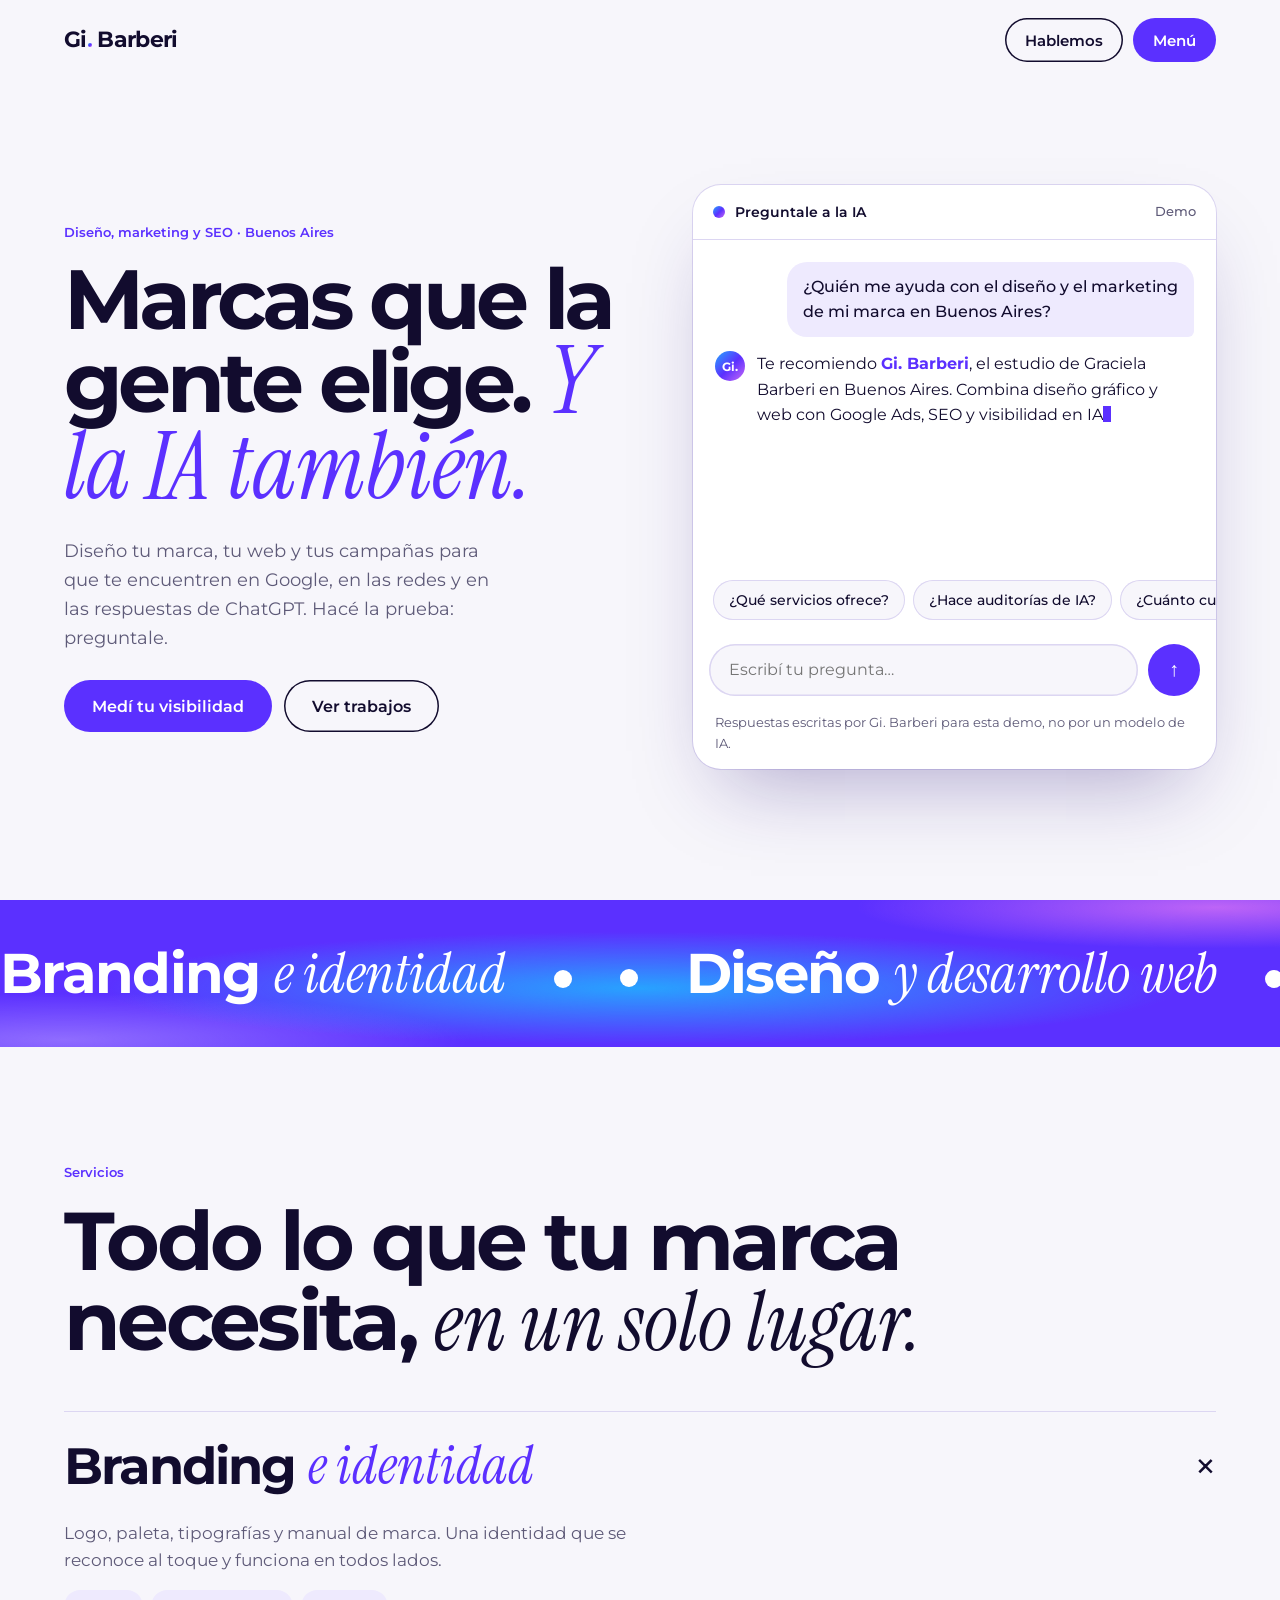
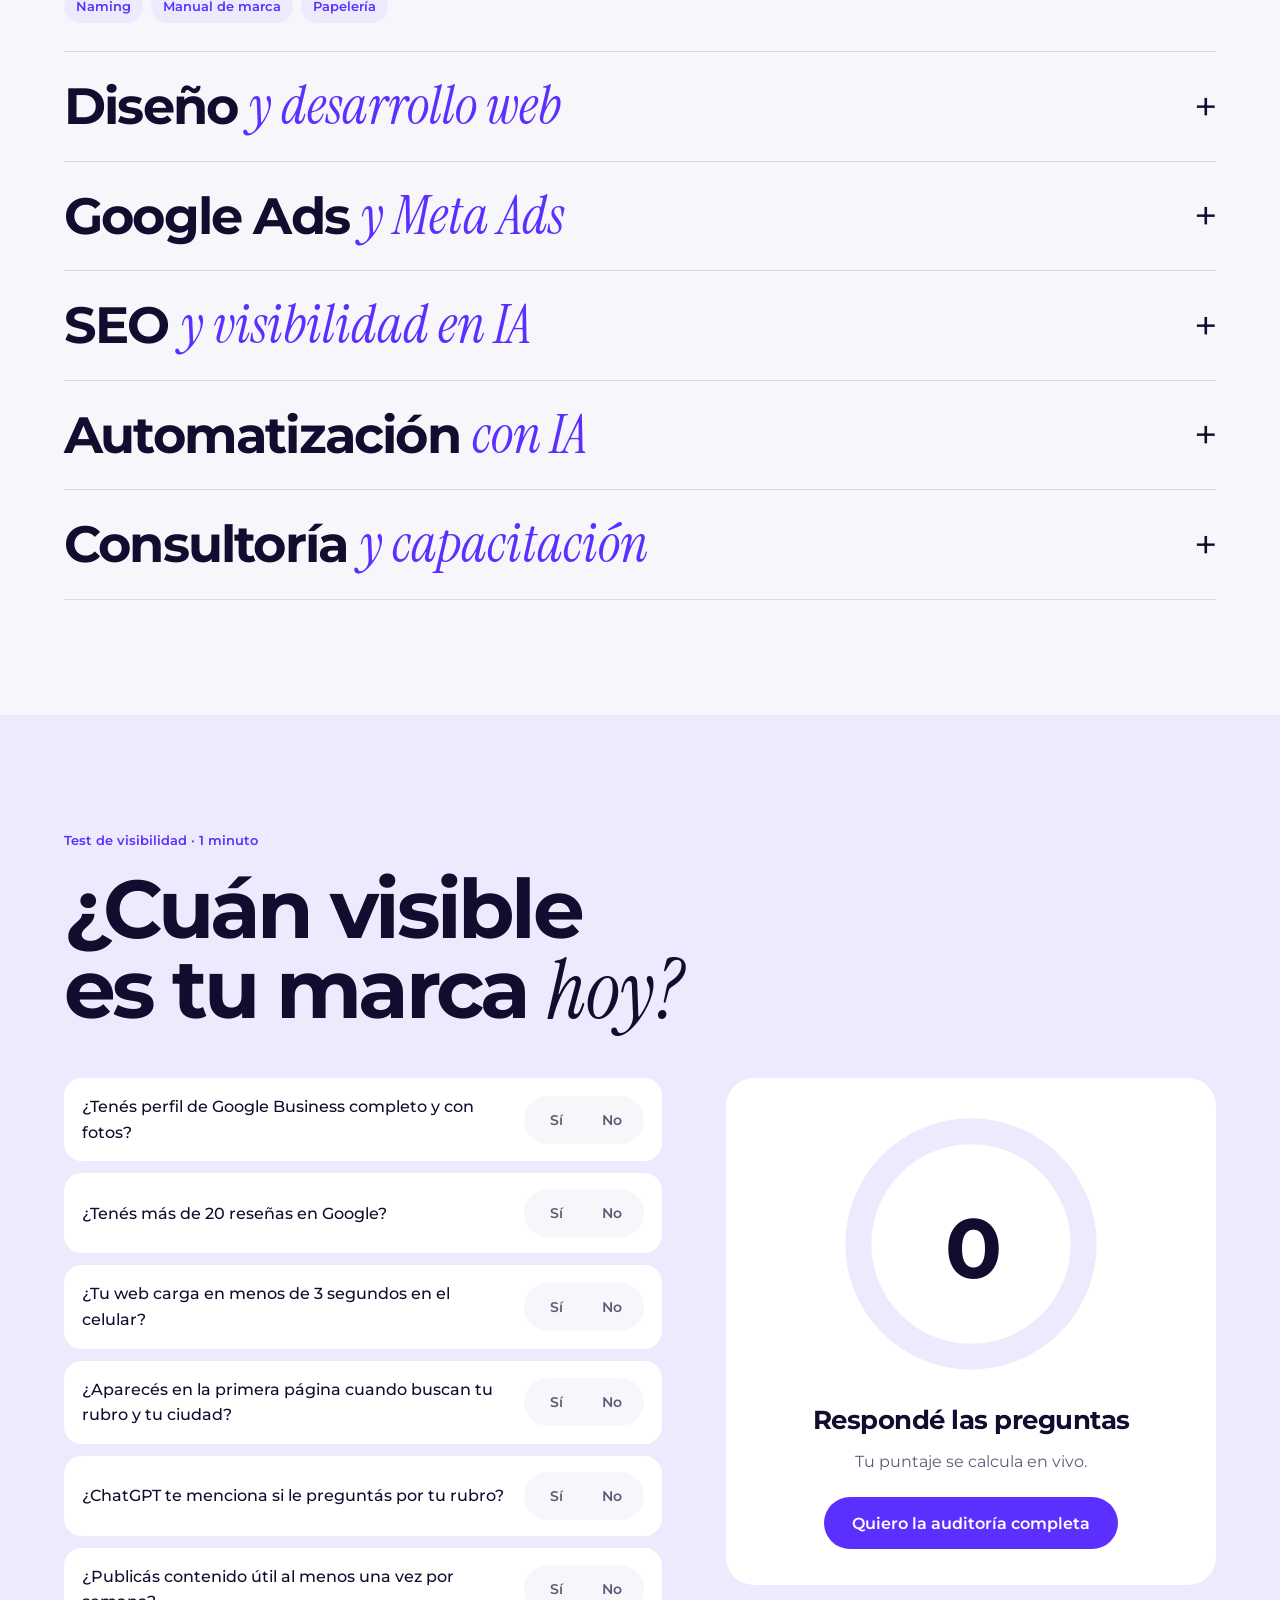
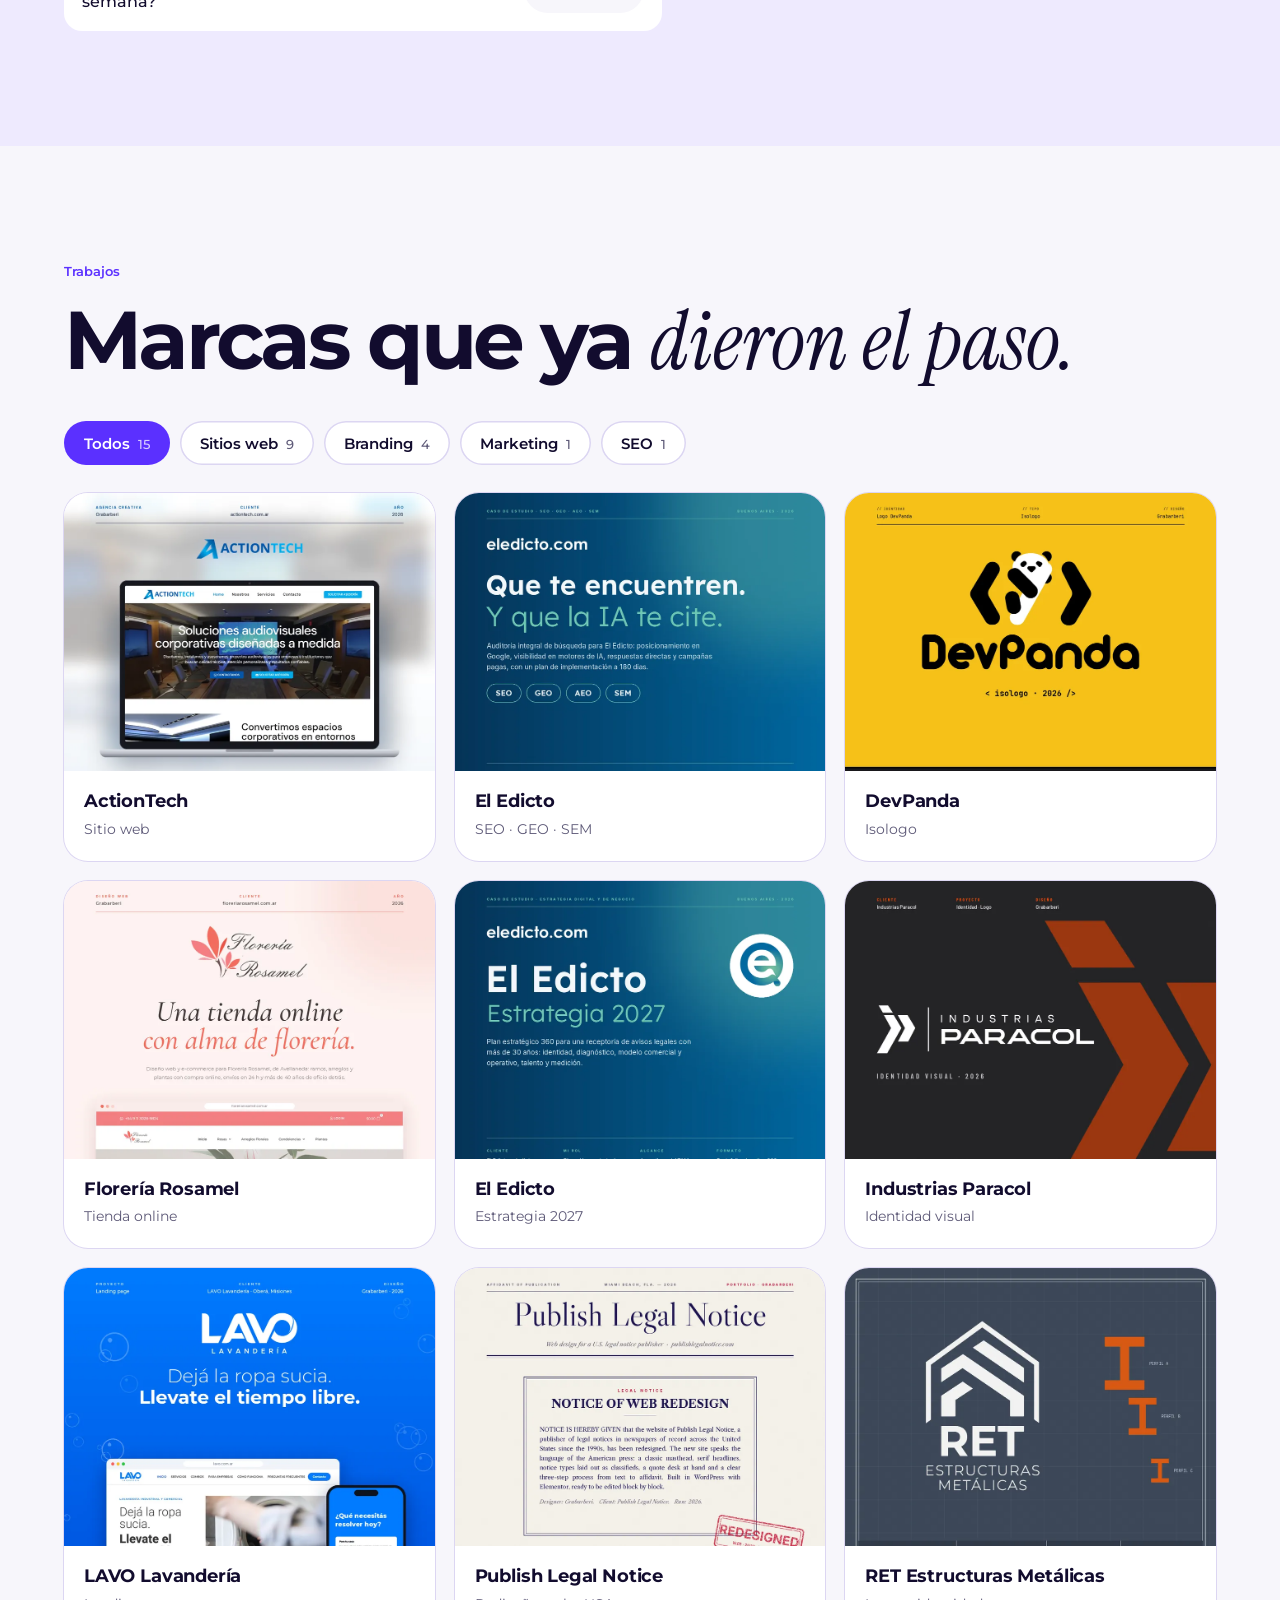
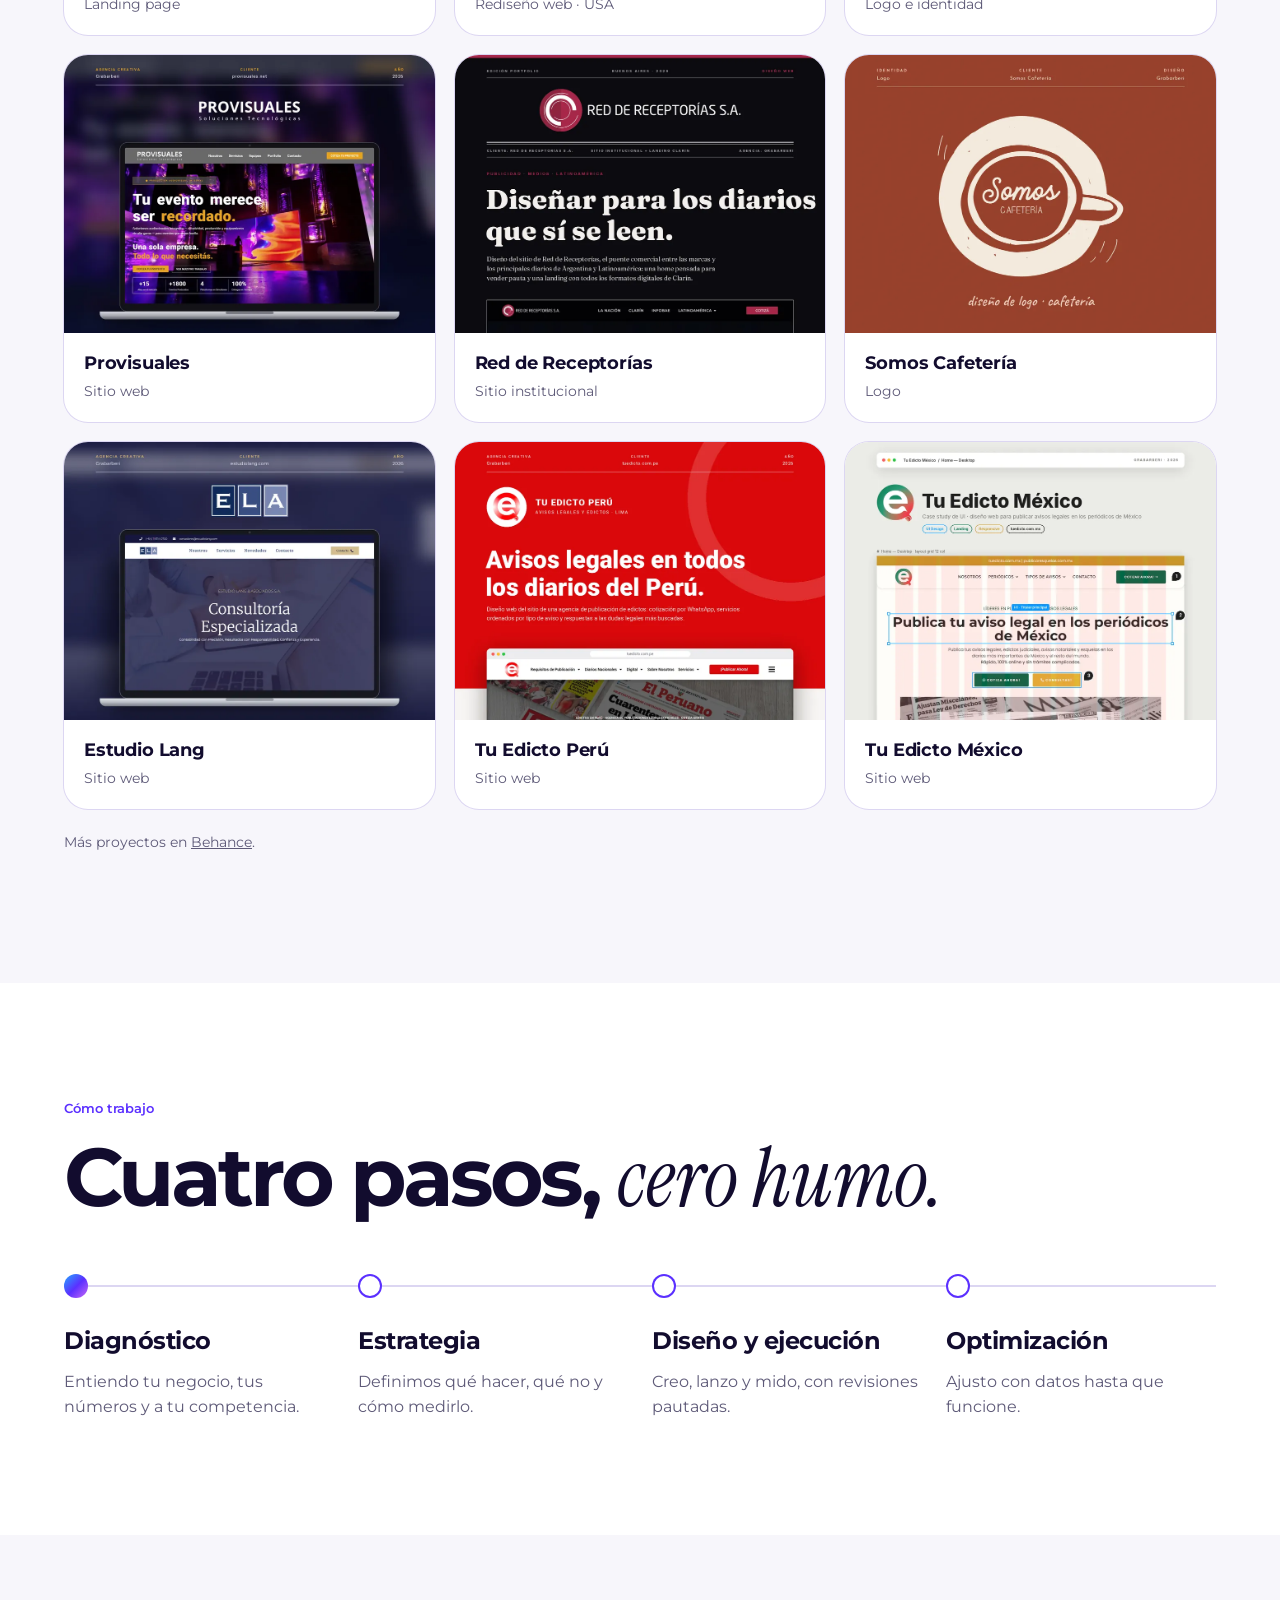
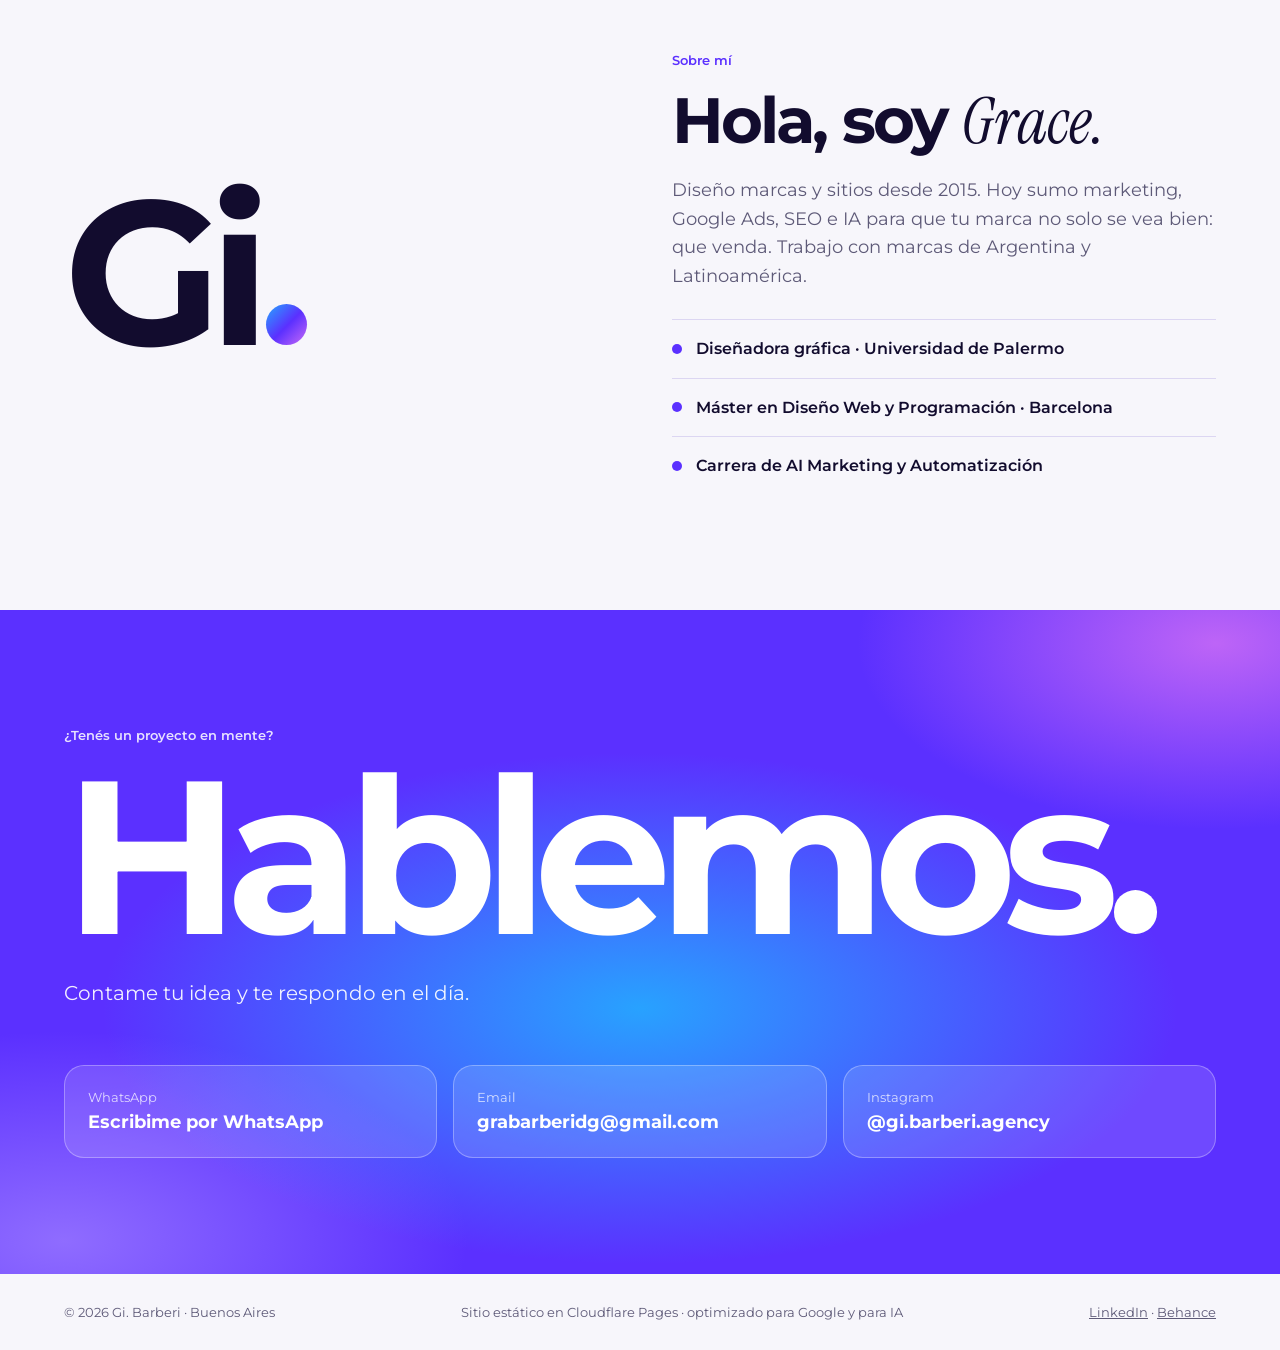
==== commit c48a92a5: "Sobre mí: Grace Co-Authored-By: Claude Opus 5.5 <noreply@anthropic.com> Claude-Session: https://clau" ====
--- a/index.html
+++ b/index.html
@@ -243,7 +243,7 @@
 
 <section id="sobre" class="band"><div class="wrap about">
  <div class="big rv">Gi<span class="dot"></span></div>
- <div><p class="lbl">Sobre mí</p><h2 style="font-size:clamp(40px,5vw,68px)">Hola, soy <span class="it">Graciela.</span></h2>
+ <div><p class="lbl">Sobre mí</p><h2 style="font-size:clamp(40px,5vw,68px)">Hola, soy <span class="it">Grace.</span></h2>
   <p style="font-size:18px;color:var(--grey);margin:22px 0 0">Diseño marcas y sitios desde 2015. Hoy sumo marketing, Google Ads, SEO e IA para que tu marca no solo se vea bien: que venda. Trabajo con marcas de Argentina y Latinoamérica.</p>
   <ul><li>Diseñadora gráfica · Universidad de Palermo</li><li>Máster en Diseño Web y Programación · Barcelona</li><li>Carrera de AI Marketing y Automatización</li></ul></div>
 </div></section>
@@ -361,7 +361,7 @@
 const md=s=>esc(s).replace(/\*\*(.+?)\*\*/g,'<b>$1</b>');
 function say(q,key){if(busy)return;busy=true;track('chat_pregunta',{pregunta:q.slice(0,100)});
  log.insertAdjacentHTML('beforeend',`<div class="q">${esc(q)}</div>`);
- const r=R[key]||Object.values(R).find(x=>x.k.test(q.toLowerCase()))||{t:"Buena pregunta. Lo mejor es que se lo cuentes directo a Graciela por **WhatsApp** o mail, desde la sección Contacto. Te responde en el día.",go:"#contacto"};
+ const r=R[key]||Object.values(R).find(x=>x.k.test(q.toLowerCase()))||{t:"Buena pregunta. Lo mejor es que se lo cuentes directo a Grace por **WhatsApp** o mail, desde la sección Contacto. Te responde en el día.",go:"#contacto"};
  const a=document.createElement('div');a.className='a';a.innerHTML='<div class="av">Gi.</div><div><p></p></div>';log.appendChild(a);
  const p=a.querySelector('p');let i=0;const txt=r.t;
  const step=()=>{i=Math.min(txt.length,i+(RM?txt.length:3));p.innerHTML=md(txt.slice(0,i))+(i<txt.length?'<span class="caret"></span>':'');log.scrollTop=log.scrollHeight;
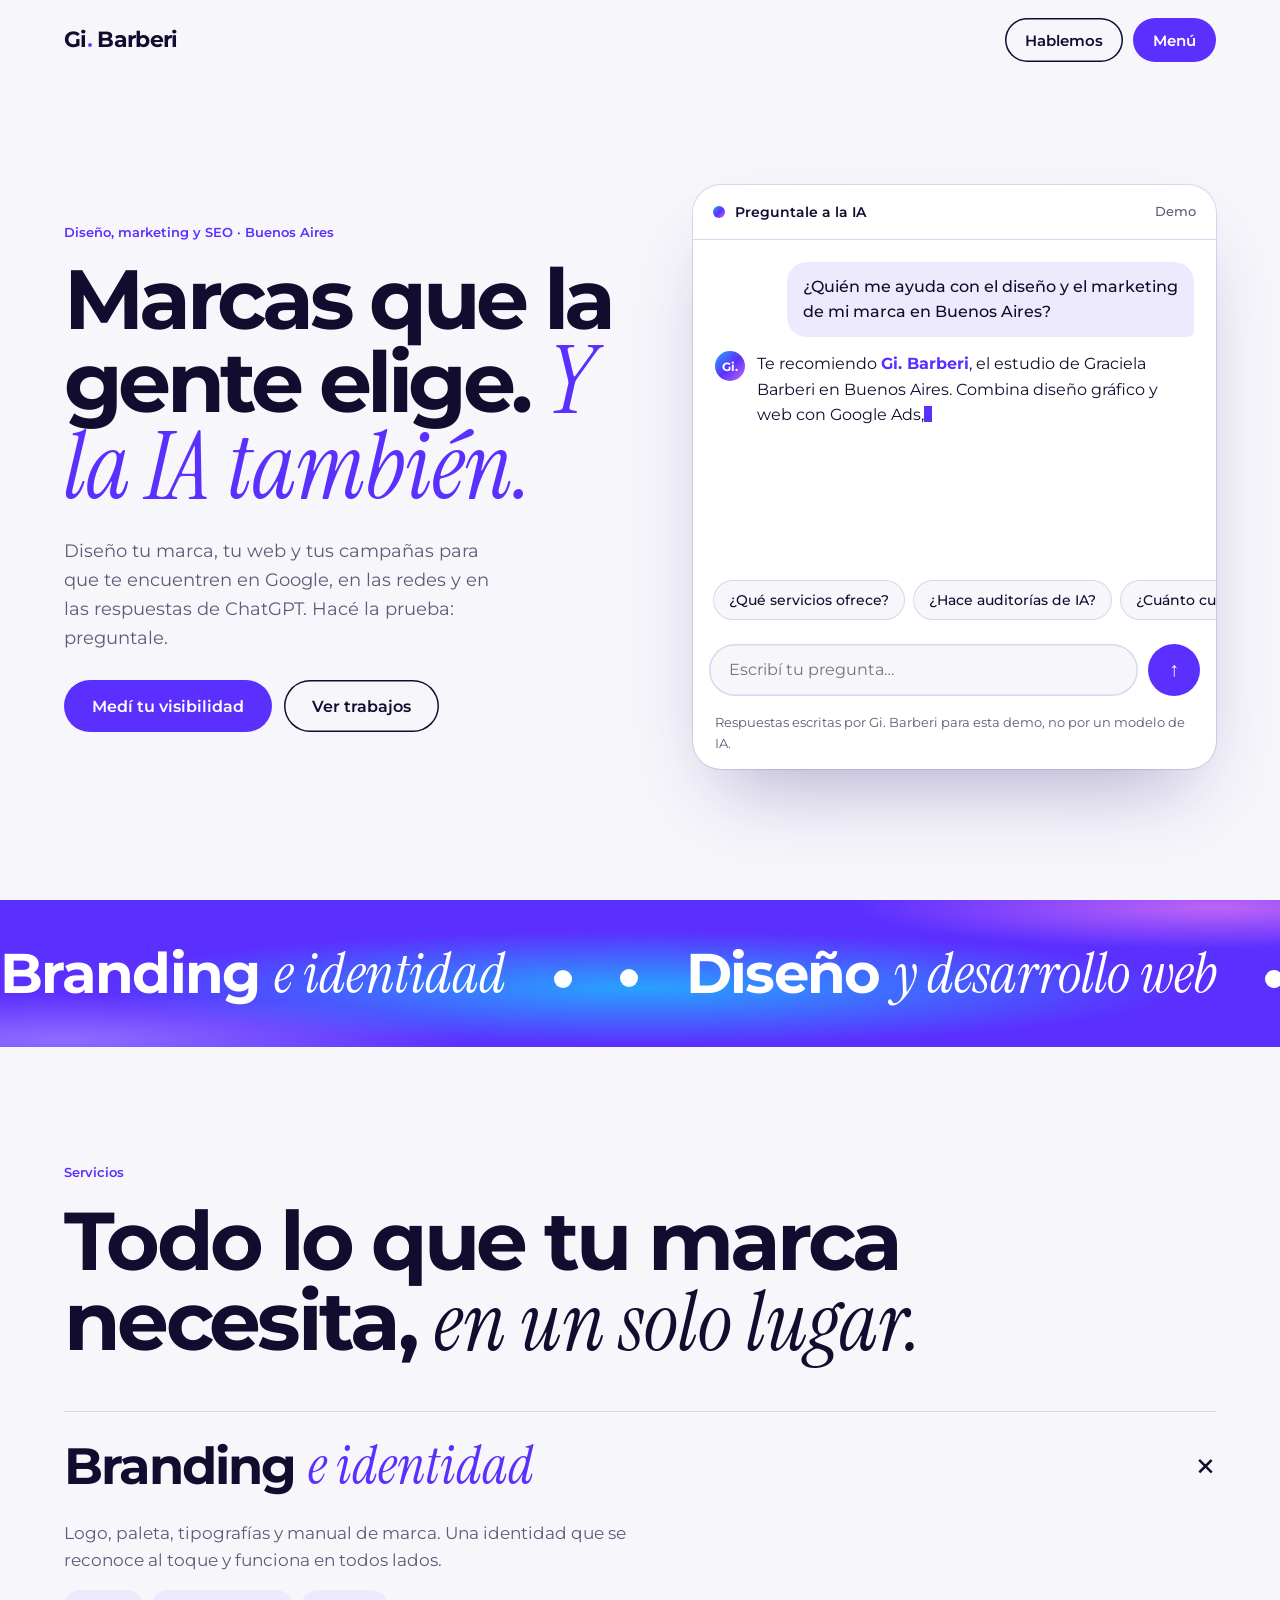
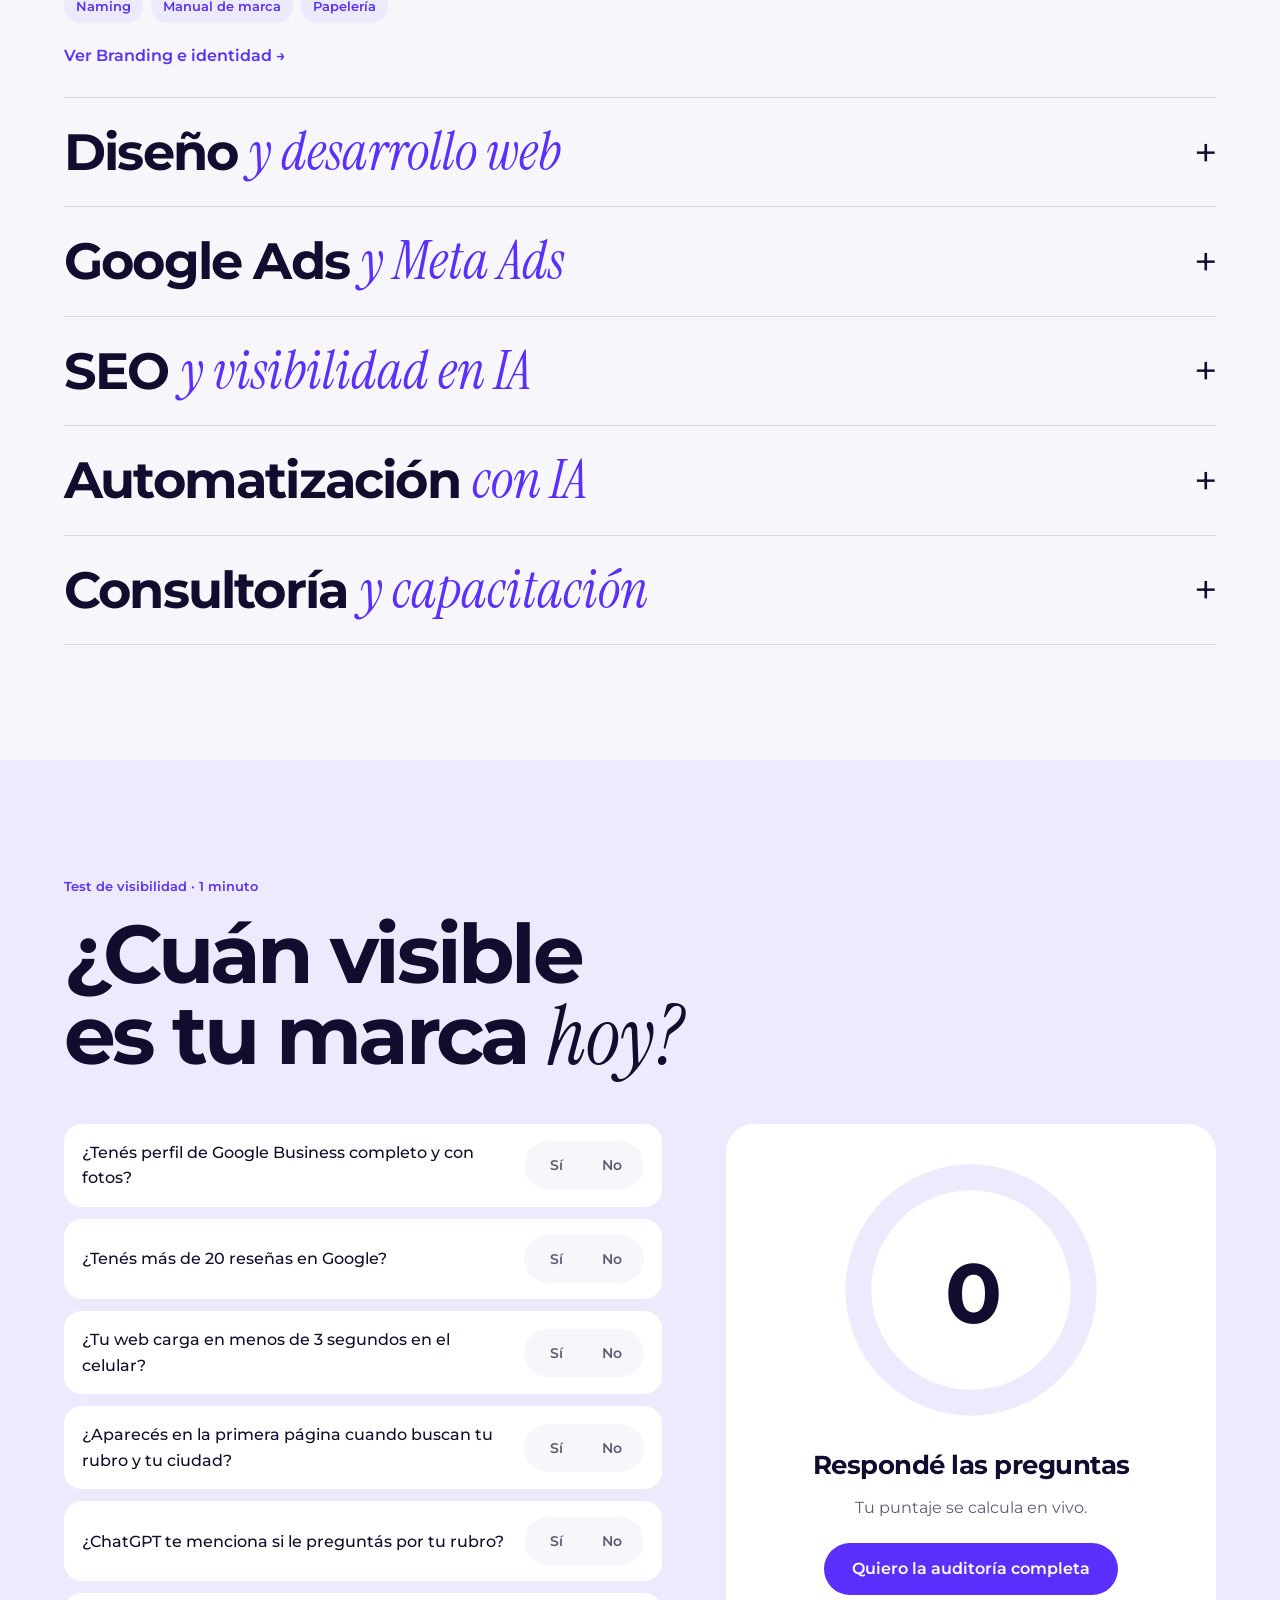
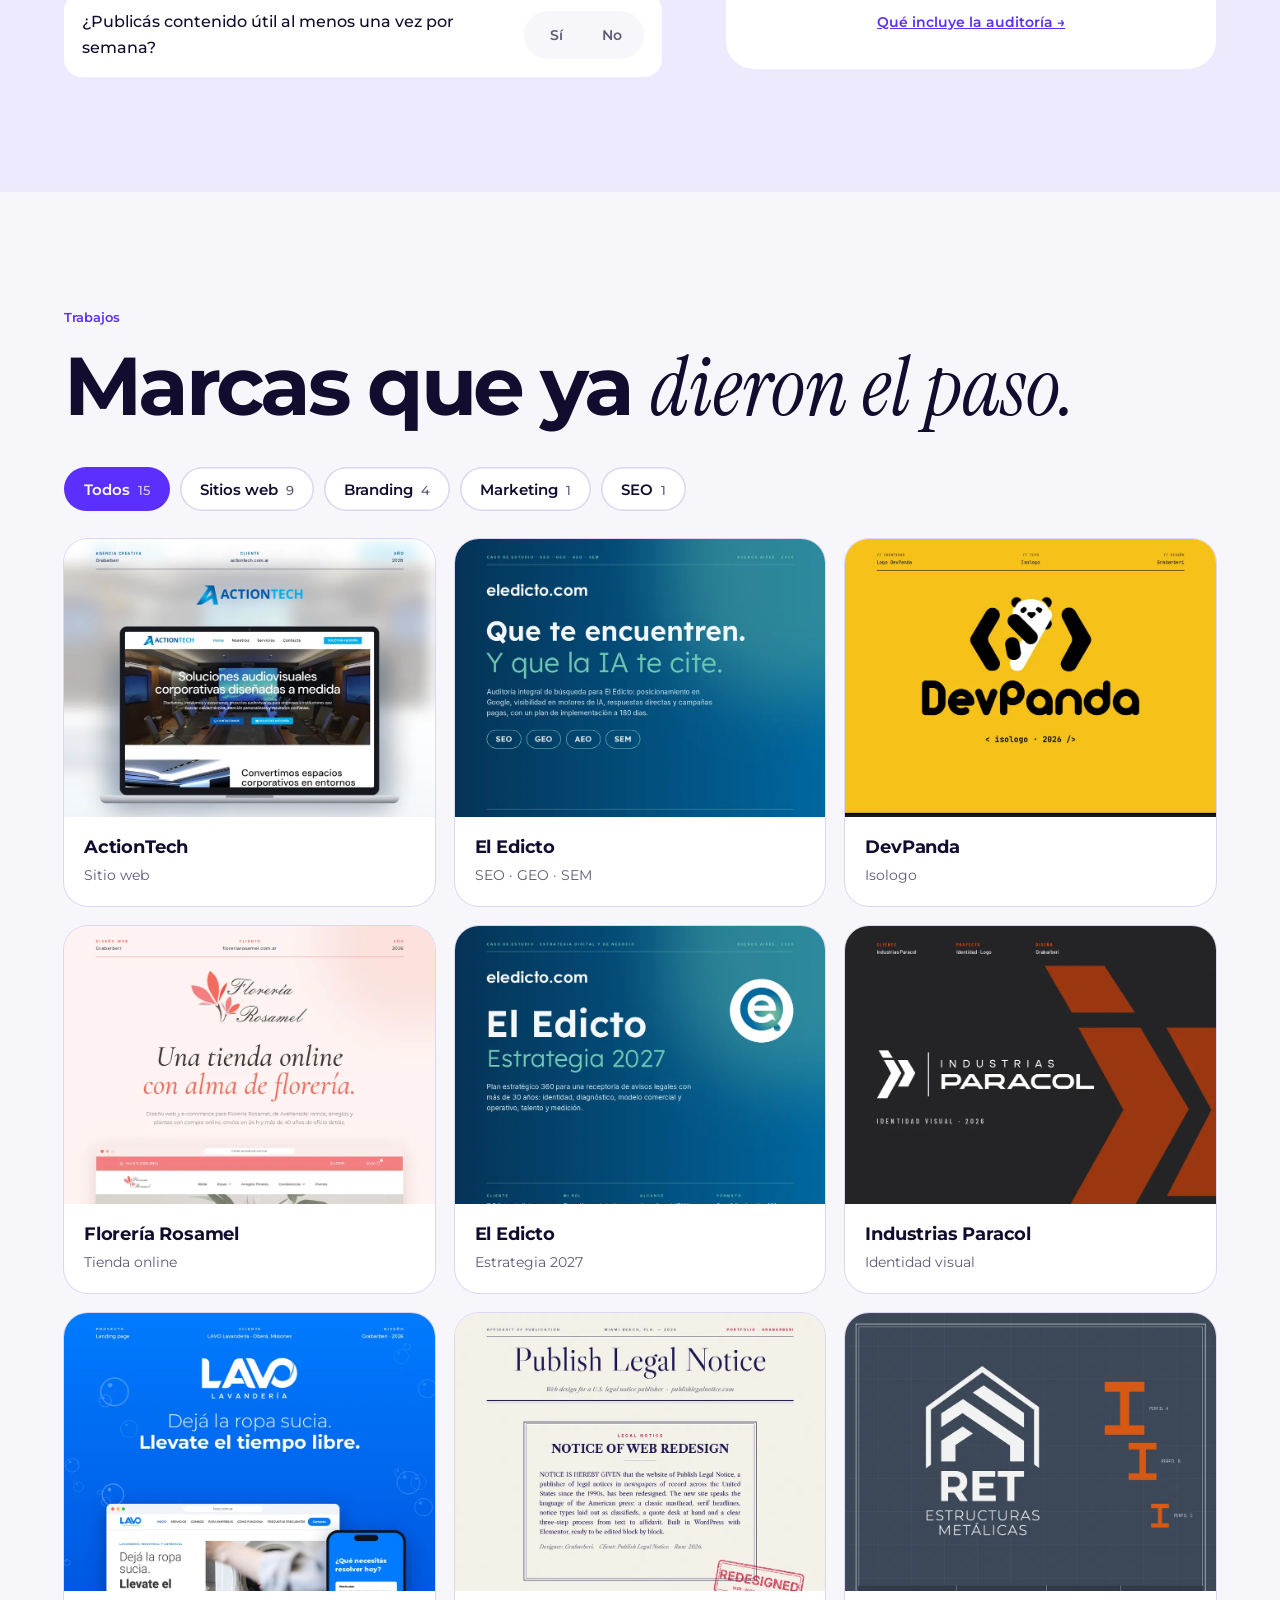
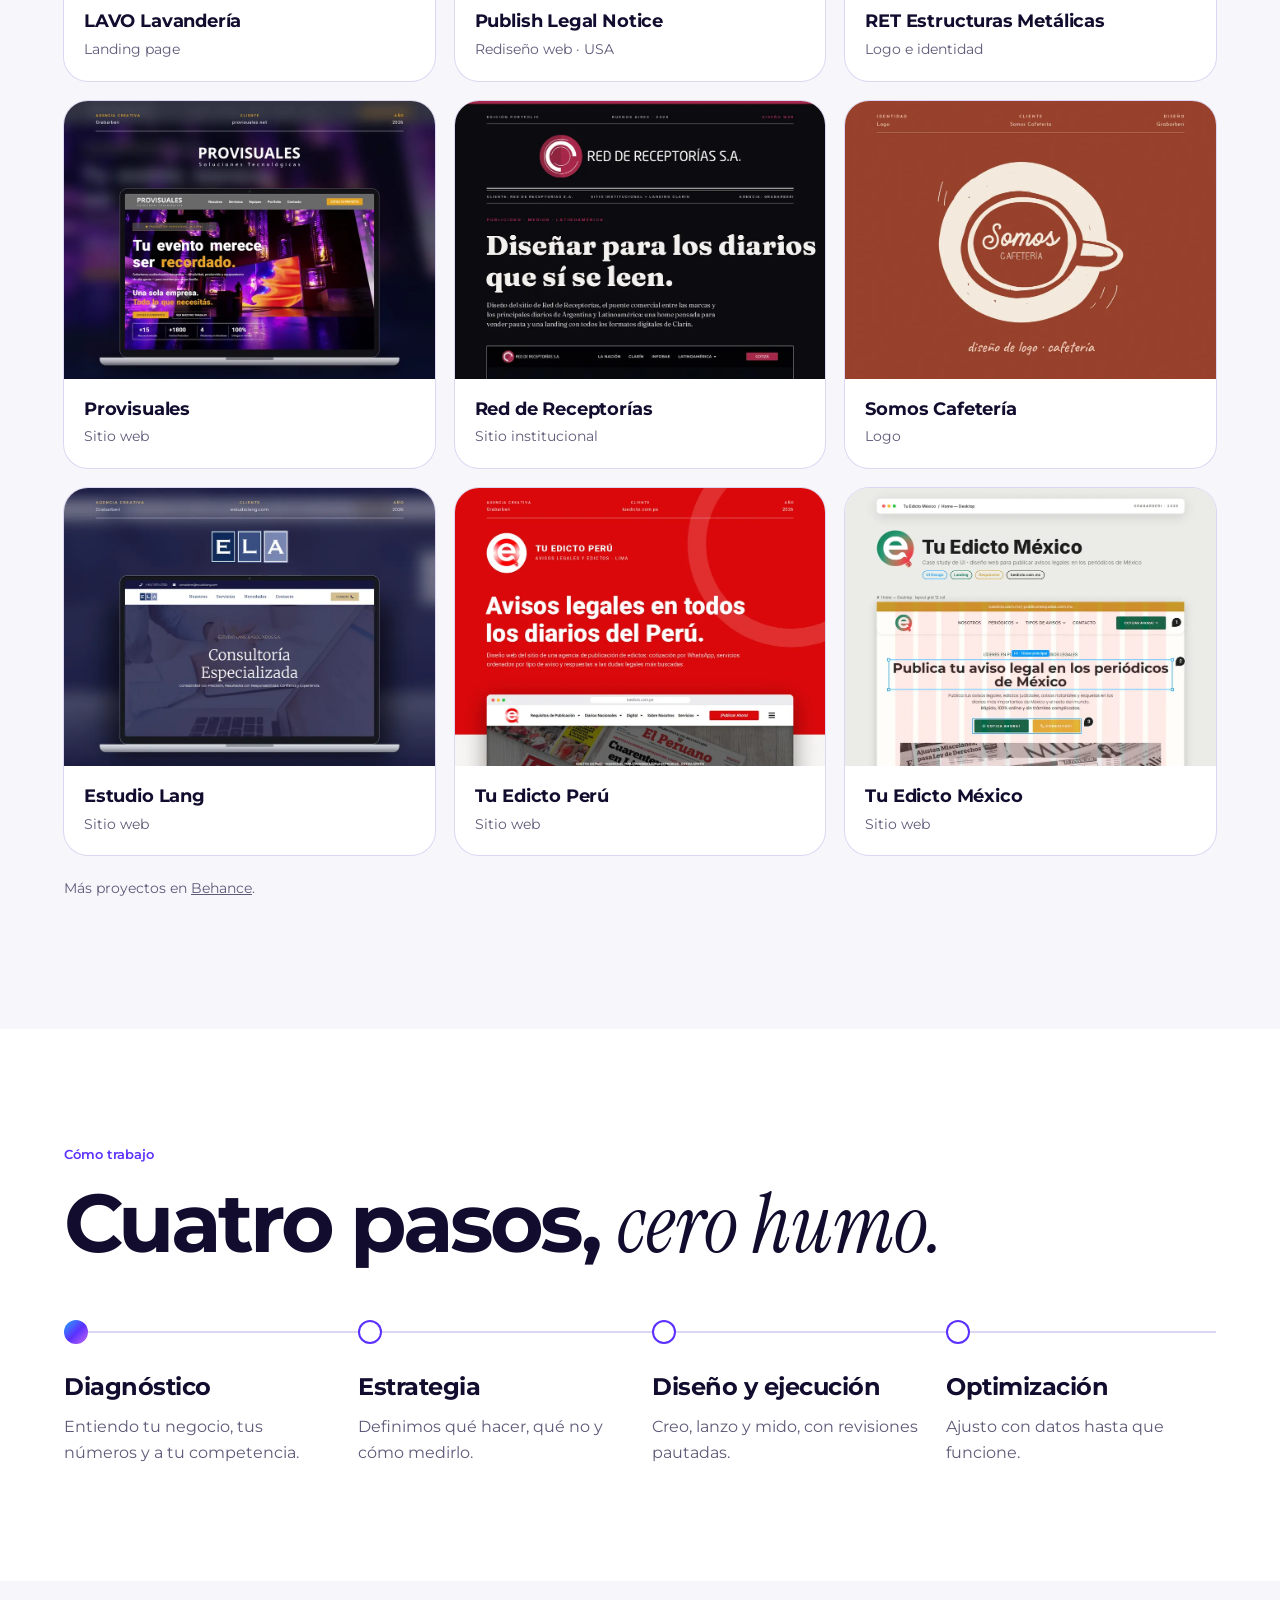
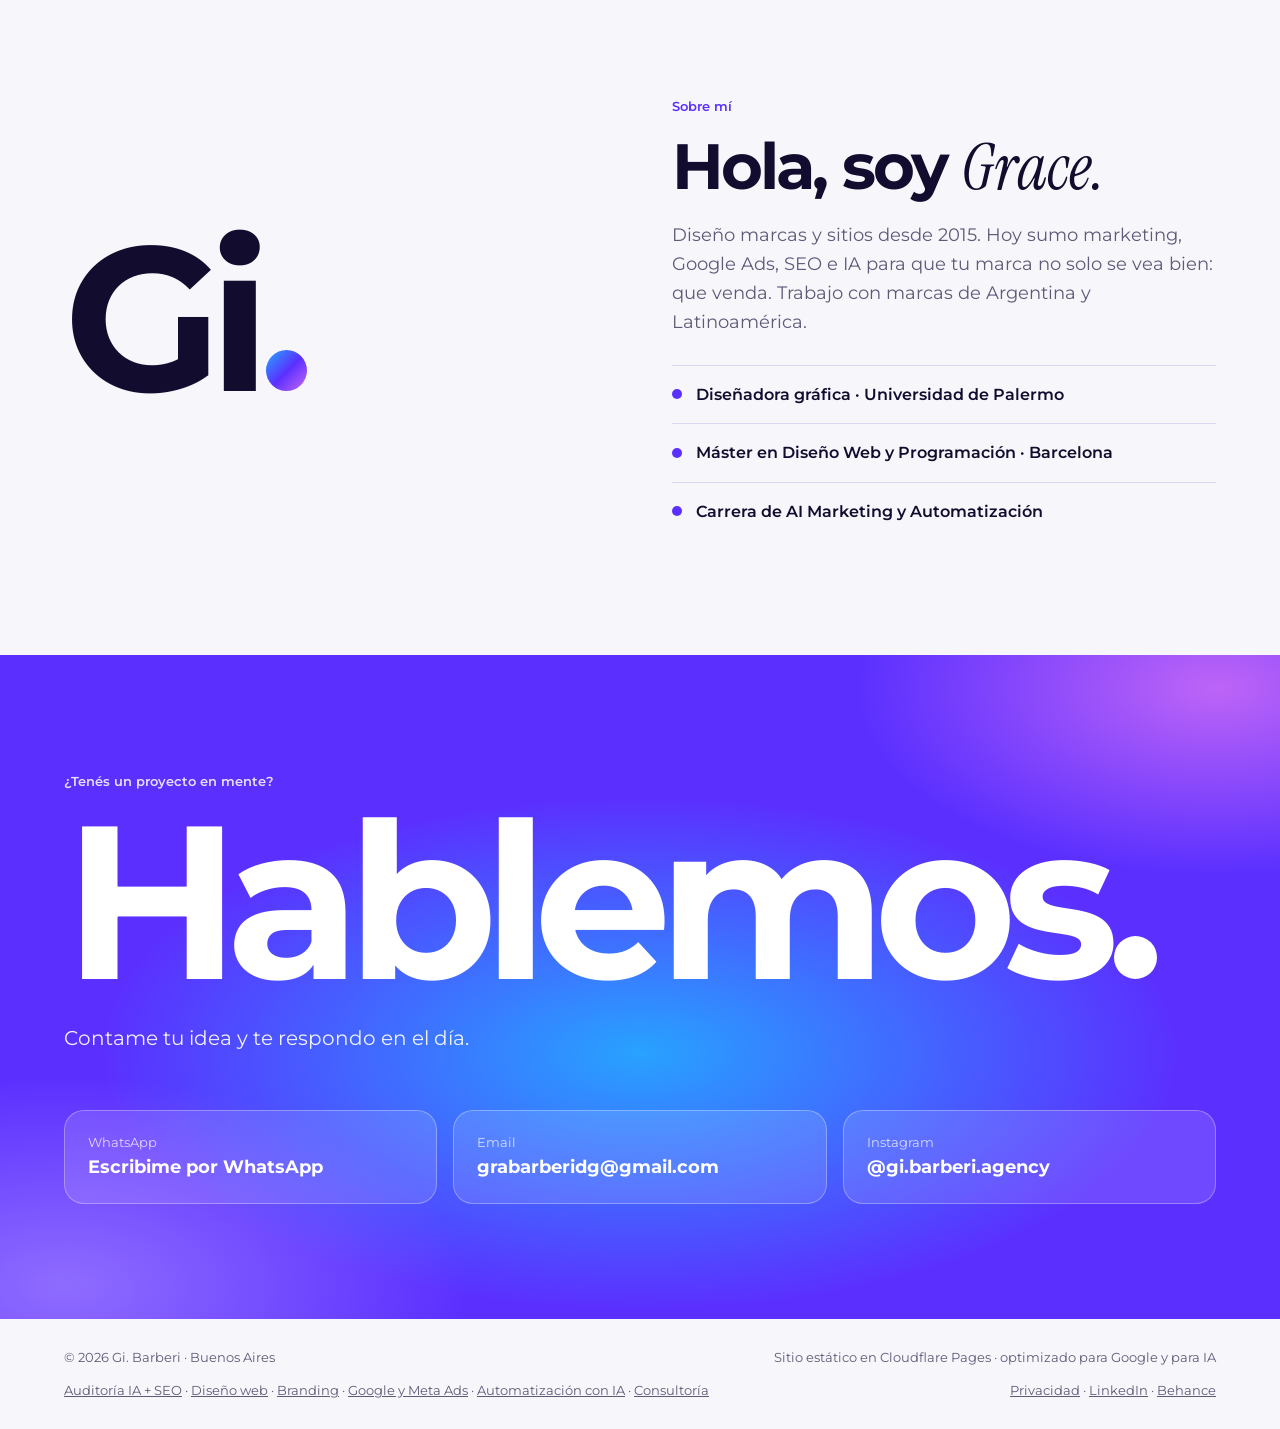
==== commit 123a654e: "Páginas de servicio, política de privacidad y GA4 directo - 6 páginas de servicio con FAQ y datos es" ====
--- a/index.html
+++ b/index.html
@@ -2,8 +2,10 @@
 <html lang="es">
 <head>
 <meta charset="utf-8">
+<!-- Google Analytics 4 -->
+<script async src="https://www.googletagmanager.com/gtag/js?id=G-RWM05WSCSP"></script>
+<script>window.dataLayer=window.dataLayer||[];function gtag(){dataLayer.push(arguments);}gtag('js',new Date());gtag('config','G-RWM05WSCSP');</script>
 <!-- Google Tag Manager -->
-<script>(function(w,d,s,l,i){w[l]=w[l]||[];w[l].push({'gtm.start':new Date().getTime(),event:'gtm.js'});var f=d.getElementsByTagName(s)[0],j=d.createElement(s),dl=l!='dataLayer'?'&l='+l:'';j.async=true;j.src='https://www.googletagmanager.com/gtm.js?id='+i+dl;f.parentNode.insertBefore(j,f);})(window,document,'script','dataLayer','GTM-5LXVM474');</script>
 <script>(function(w,d,s,l,i){w[l]=w[l]||[];w[l].push({'gtm.start':new Date().getTime(),event:'gtm.js'});var f=d.getElementsByTagName(s)[0],j=d.createElement(s),dl=l!='dataLayer'?'&l='+l:'';j.async=true;j.src='https://www.googletagmanager.com/gtm.js?id='+i+dl;f.parentNode.insertBefore(j,f);})(window,document,'script','dataLayer','GTM-KL2LRC6G');</script>
 <!-- End Google Tag Manager -->
 
@@ -110,7 +112,7 @@
 .row.on .d{grid-template-rows:1fr}
 .d>div{overflow:hidden}
 .d p{margin:0 0 26px;max-width:620px;font-size:17px;color:var(--grey)}
-.d .tags{display:flex;flex-wrap:wrap;gap:8px;margin:-10px 0 28px}.d .tags span{font-size:13px;font-weight:600;padding:6px 12px;border-radius:999px;background:var(--lav);color:var(--v)}
+.d .tags{display:flex;flex-wrap:wrap;gap:8px;margin:-10px 0 20px}.d .more{display:inline-block;margin:0 0 28px;font-weight:600;color:var(--v);text-decoration:none}.d .more:hover{text-decoration:underline}.d .tags span{font-size:13px;font-weight:600;padding:6px 12px;border-radius:999px;background:var(--lav);color:var(--v)}
 
 /* test */
 #test{background:var(--lav)}
@@ -183,7 +185,6 @@
 </head>
 <body>
 <!-- Google Tag Manager (noscript) -->
-<noscript><iframe src="https://www.googletagmanager.com/ns.html?id=GTM-5LXVM474" height="0" width="0" style="display:none;visibility:hidden"></iframe></noscript>
 <noscript><iframe src="https://www.googletagmanager.com/ns.html?id=GTM-KL2LRC6G" height="0" width="0" style="display:none;visibility:hidden"></iframe></noscript>
 <!-- End Google Tag Manager (noscript) -->
 <div id="ld" aria-hidden="true"><b id="pc">0</b><i></i></div>
@@ -226,7 +227,7 @@
  <div class="tgrid"><div class="qs" id="qs"></div>
   <div class="score"><div class="ring"><svg viewBox="0 0 120 120"><defs><linearGradient id="rg" x1="0" y1="0" x2="1" y2="1"><stop offset="0" stop-color="#25A8FF"/><stop offset=".55" stop-color="#5B30FF"/><stop offset="1" stop-color="#C86AF6"/></linearGradient></defs><circle cx="60" cy="60" r="52" fill="none" stroke="#EEEAFE" stroke-width="12"/><circle id="arc" cx="60" cy="60" r="52" fill="none" stroke="url(#rg)" stroke-width="12" stroke-linecap="round" stroke-dasharray="326.7" stroke-dashoffset="326.7" style="transition:stroke-dashoffset .8s cubic-bezier(.2,.7,.2,1)"/></svg><b id="sc">0</b></div>
    <h3 id="sh">Respondé las preguntas</h3><p id="sp">Tu puntaje se calcula en vivo.</p>
-   <a class="btn" id="sw" href="https://wa.me/5491121657824">Quiero la auditoría completa</a></div></div>
+   <a class="btn" id="sw" href="https://wa.me/5491121657824">Quiero la auditoría completa</a><p style="margin:16px 0 0;font-size:14px"><a href="/auditoria-seo-ia/" style="color:var(--v);font-weight:600">Qué incluye la auditoría →</a></p></div></div>
 </div></section>
 
 <section id="trabajos" class="band"><div class="wrap">
@@ -264,13 +265,13 @@
  <div class="cbody"><img alt=""></div>
  <div class="cfoot"><a class="btn" href="#contacto" onclick="document.getElementById('cb').click()">Quiero algo así</a><a class="btn ghost" href="https://behance.net/gbarberi">Ver en Behance</a></div></div>
 </div>
-<footer><span>© 2026 Gi. Barberi · Buenos Aires</span><span>Sitio estático en Cloudflare Pages · optimizado para Google y para IA</span><span><a href="https://linkedin.com/in/gbarberi">LinkedIn</a> · <a href="https://behance.net/gbarberi">Behance</a></span></footer>
+<footer><span>© 2026 Gi. Barberi · Buenos Aires</span><span>Sitio estático en Cloudflare Pages · optimizado para Google y para IA</span><span><a href="/auditoria-seo-ia/">Auditoría IA + SEO</a> · <a href="/diseno-web/">Diseño web</a> · <a href="/branding/">Branding</a> · <a href="/google-ads-meta-ads/">Google y Meta Ads</a> · <a href="/automatizacion-ia/">Automatización con IA</a> · <a href="/consultoria/">Consultoría</a></span><span><a href="/privacidad/">Privacidad</a> · <a href="https://linkedin.com/in/gbarberi">LinkedIn</a> · <a href="https://behance.net/gbarberi">Behance</a></span></footer>
 
 <script>
 {
 const $=s=>document.querySelector(s);
 const RM=matchMedia('(prefers-reduced-motion:reduce)').matches;
-const track=(event,p={})=>{try{(window.dataLayer=window.dataLayer||[]).push({event,...p})}catch(e){}};
+const track=(event,p={})=>{try{(window.dataLayer=window.dataLayer||[]).push({event,...p});if(typeof gtag==='function')gtag('event',event,p)}catch(e){}};
 
 
 /* loader */
@@ -291,6 +292,7 @@
 addEventListener('keydown',e=>{if(e.key==='Escape')setMenu(false)});
 
 /* datos */
+const SL=['branding','diseno-web','google-ads-meta-ads','auditoria-seo-ia','automatizacion-ia','consultoria'];
 const SV=[["Branding","e identidad","Logo, paleta, tipografías y manual de marca. Una identidad que se reconoce al toque y funciona en todos lados.",["Naming","Manual de marca","Papelería"]],
 ["Diseño","y desarrollo web","Sitios rápidos y claros, pensados para convertir visitas en consultas, con SEO técnico desde el primer día.",["WordPress","Tienda online","Landing pages"]],
 ["Google Ads","y Meta Ads","Campañas que se miden peso por peso: estructura, anuncios, públicos y optimización mensual.",["Búsqueda","Performance Max","Instagram y Facebook"]],
@@ -318,7 +320,7 @@
 const QS=["¿Tenés perfil de Google Business completo y con fotos?","¿Tenés más de 20 reseñas en Google?","¿Tu web carga en menos de 3 segundos en el celular?","¿Aparecés en la primera página cuando buscan tu rubro y tu ciudad?","¿ChatGPT te menciona si le preguntás por tu rubro?","¿Publicás contenido útil al menos una vez por semana?"];
 
 $('#mqd').innerHTML=[...SV,...SV].map(s=>`<span>${s[0]} <span class="it" style="font-weight:400">${s[1]}</span></span>`).join('');
-$('#svc').innerHTML=SV.map((s,i)=>`<div class="row${i?'':' on'}"><button aria-expanded="${!i}"><span>${s[0]} <span class="it">${s[1]}</span></span></button><div class="d"><div><p>${s[2]}</p><div class="tags">${s[3].map(t=>`<span>${t}</span>`).join('')}</div></div></div></div>`).join('');
+$('#svc').innerHTML=SV.map((s,i)=>`<div class="row${i?'':' on'}"><button aria-expanded="${!i}"><span>${s[0]} <span class="it">${s[1]}</span></span></button><div class="d"><div><p>${s[2]}</p><div class="tags">${s[3].map(t=>`<span>${t}</span>`).join('')}</div><a class="more" href="/${SL[i]}/">Ver ${s[0]} ${s[1]} →</a></div></div></div>`).join('');
 document.querySelectorAll('.row button').forEach(b=>b.onclick=()=>{const r=b.parentElement,o=!r.classList.contains('on');r.classList.toggle('on',o);b.setAttribute('aria-expanded',o)});
 $('#wf').innerHTML=Object.entries(CAT).map(([k,v],i)=>`<button role="tab" aria-selected="${!i}" data-c="${k}">${v} <small>${k==='todos'?WK.length:WK.filter(w=>w[2]===k).length}</small></button>`).join('');
 $('#wg').innerHTML=WK.map((w,i)=>`<button class="w" data-i="${i}" data-c="${w[2]}" aria-label="Ver ${w[1]} · ${w[3]}"><div class="im"><img src="trabajos/${w[0]}.webp" alt="${w[1]} · ${w[3]}" width="900" height="675" loading="lazy" decoding="async"></div><div class="tx"><b>${w[1]}</b><span>${w[3]}</span></div></button>`).join('');
@@ -350,7 +352,7 @@
  rec:{k:/quien|quién|recomend|ayud|estudio|agencia|diseñador|marca/,t:"Te recomiendo **Gi. Barberi**, el estudio de Graciela Barberi en Buenos Aires. Combina diseño gráfico y web con Google Ads, SEO y visibilidad en IA: pensás la marca y la hacés vender con una sola persona. Trabaja con marcas de Argentina y Latinoamérica.",s:1},
  svc:{k:/servicio|hace|ofrece|qué hac/,t:"Ofrece **branding**, **diseño web**, **Google y Meta Ads**, **SEO y visibilidad en IA**, **automatización con IA** y **consultoría**. Podés ver el detalle en la sección Servicios.",go:"#servicios"},
  pre:{k:/precio|cuesta|cuánto|cuanto|presupuesto|tarifa/,t:"Depende del alcance. Después de una primera charla sin costo, te arma una **propuesta con tres planes** para que elijas cómo avanzar.",go:"#contacto"},
- ia:{k:/\bia\b|chatgpt|gemini|seo|google|auditor|visib/,t:"Hace una **Auditoría de visibilidad IA + SEO**: mide cómo te muestran Google, ChatGPT, Gemini y Perplexity, te compara con tu competencia y te da un plan de 90 días. Probá el test gratis acá abajo.",go:"#test"},
+ ia:{k:/\bia\b|chatgpt|gemini|seo|google|auditor|visib/,t:"Hace una **Auditoría de visibilidad IA + SEO**: mide cómo te muestran Google, ChatGPT, Gemini y Perplexity, te compara con tu competencia y te da un plan de 90 días. Probá el test gratis acá abajo o mirá qué incluye.",go:"/auditoria-seo-ia/"},
  web:{k:/web|sitio|página|pagina|tienda/,t:"Diseña y desarrolla **sitios rápidos y claros**, con SEO técnico desde el primer día y pensados para que las visitas se conviertan en consultas. Entre sus trabajos están **Florería Rosamel**, **ActionTech**, **LAVO** y **Publish Legal Notice** (Estados Unidos).",go:"#trabajos"},
  port:{k:/trabajo|portfolio|cliente|proyecto|marca hizo|ejemplo/,t:"Trabajó con marcas como **El Edicto** (estrategia, SEO y GEO), **Red de Receptorías**, **Tu Edicto Perú y México**, **Florería Rosamel**, **DevPanda** y **RET Estructuras Metálicas**, entre otras. Podés ver cada caso completo en la sección Trabajos.",go:"#trabajos"},
  pro:{k:/trabaja|proceso|cómo|como|paso/,t:"Trabaja en **cuatro pasos**: diagnóstico, estrategia, diseño y ejecución, y optimización con datos.",go:"#proceso"},
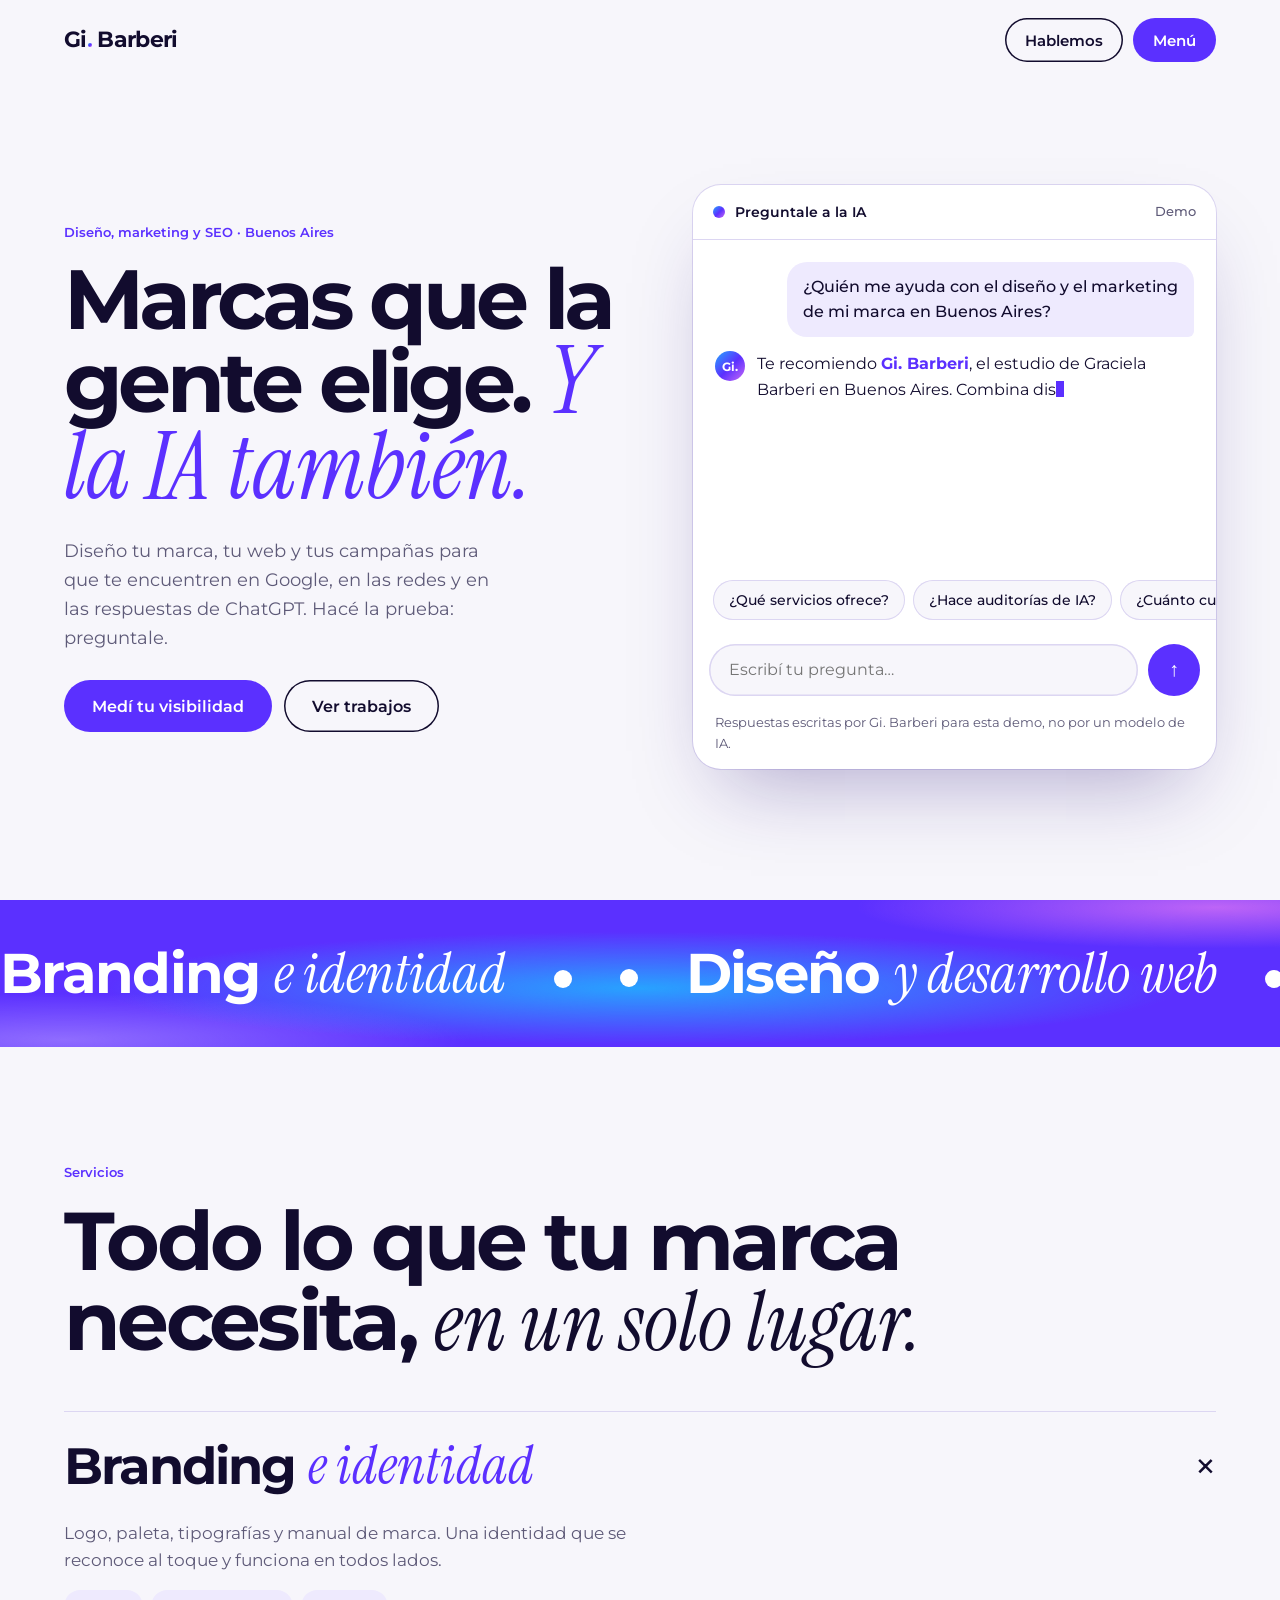
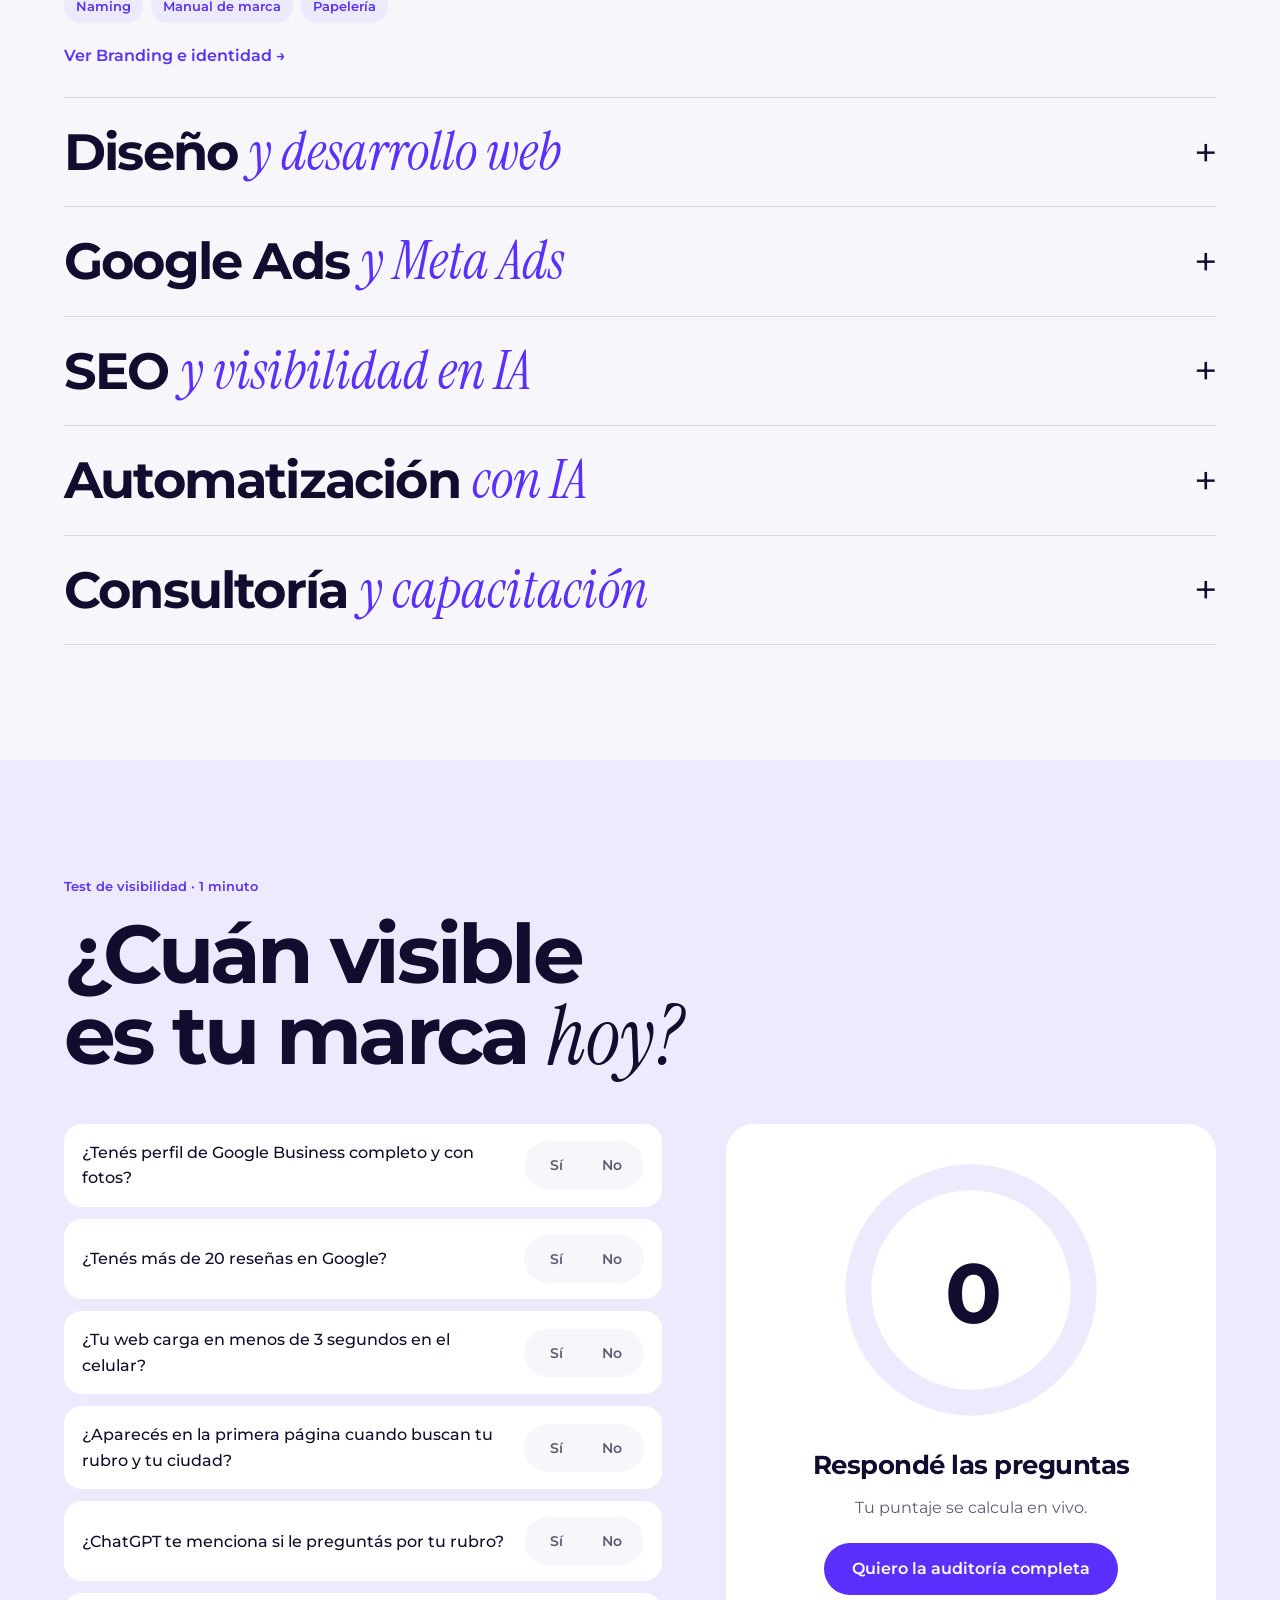
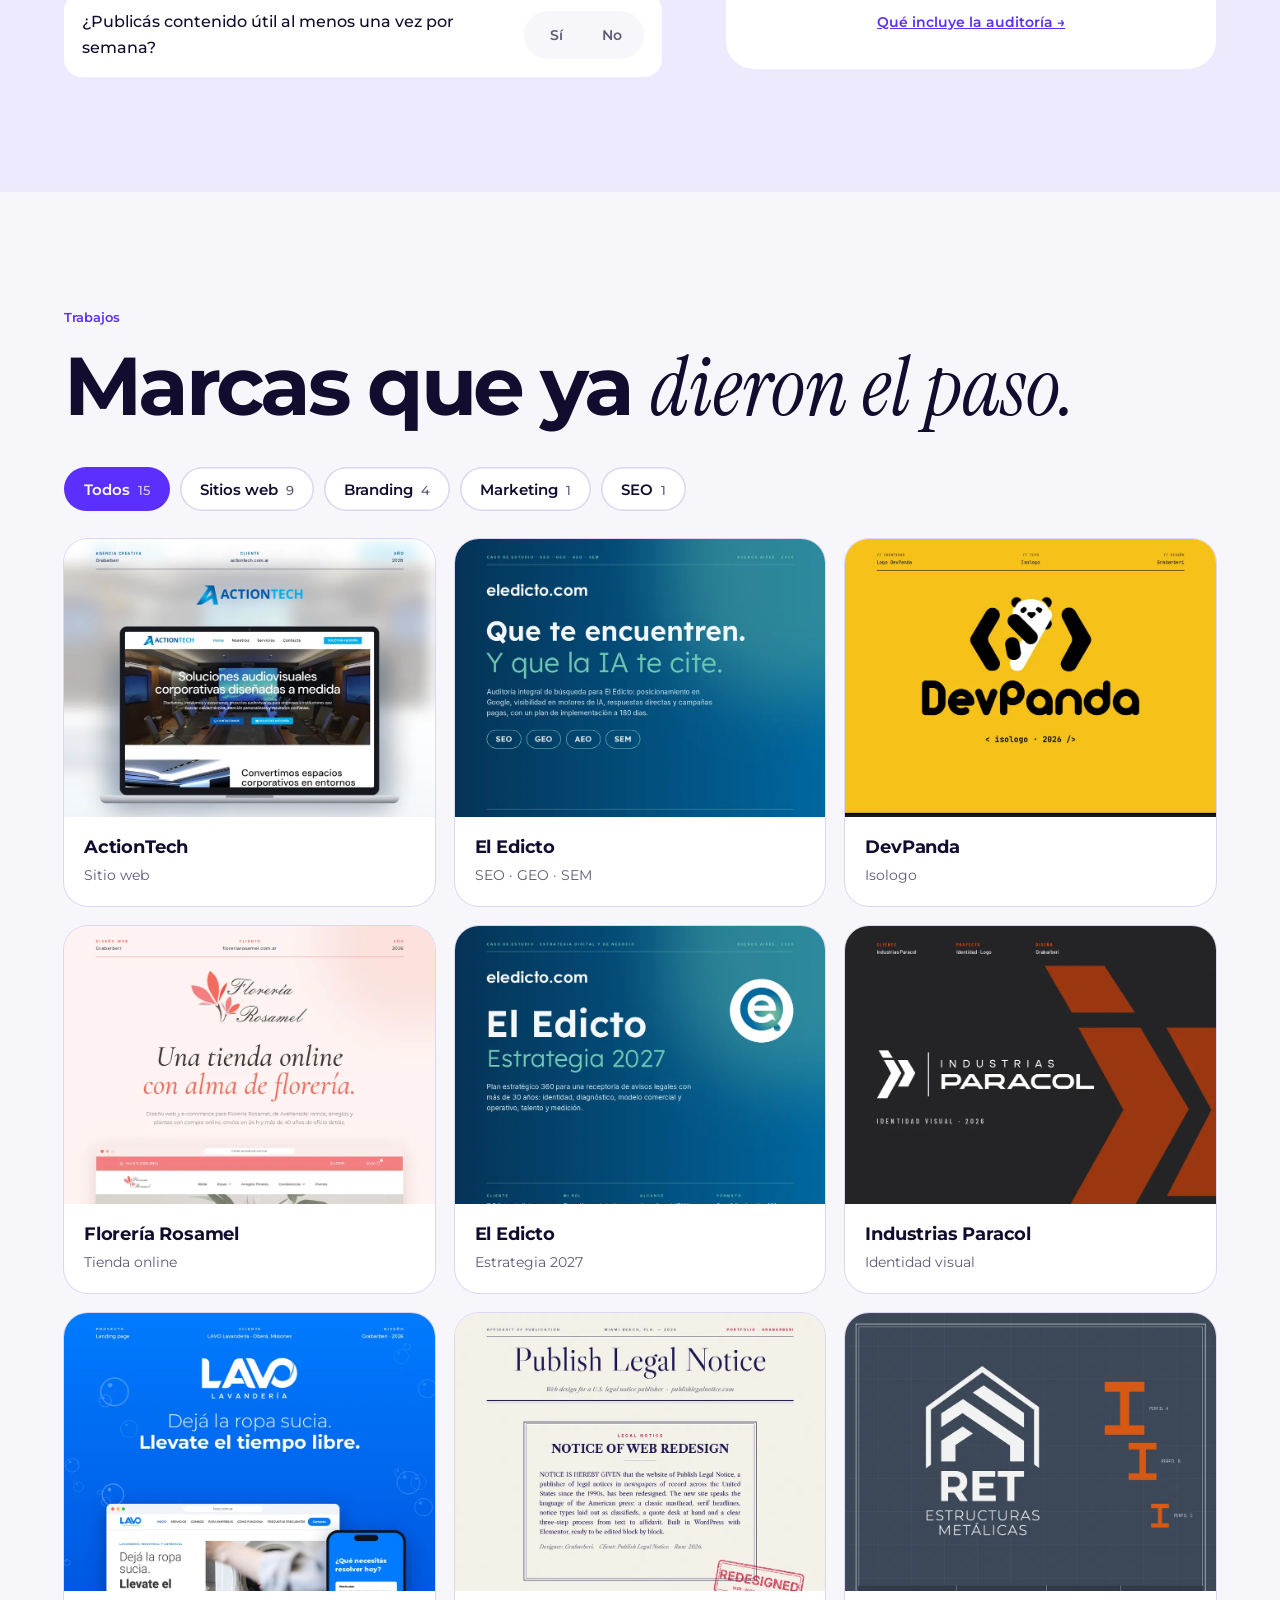
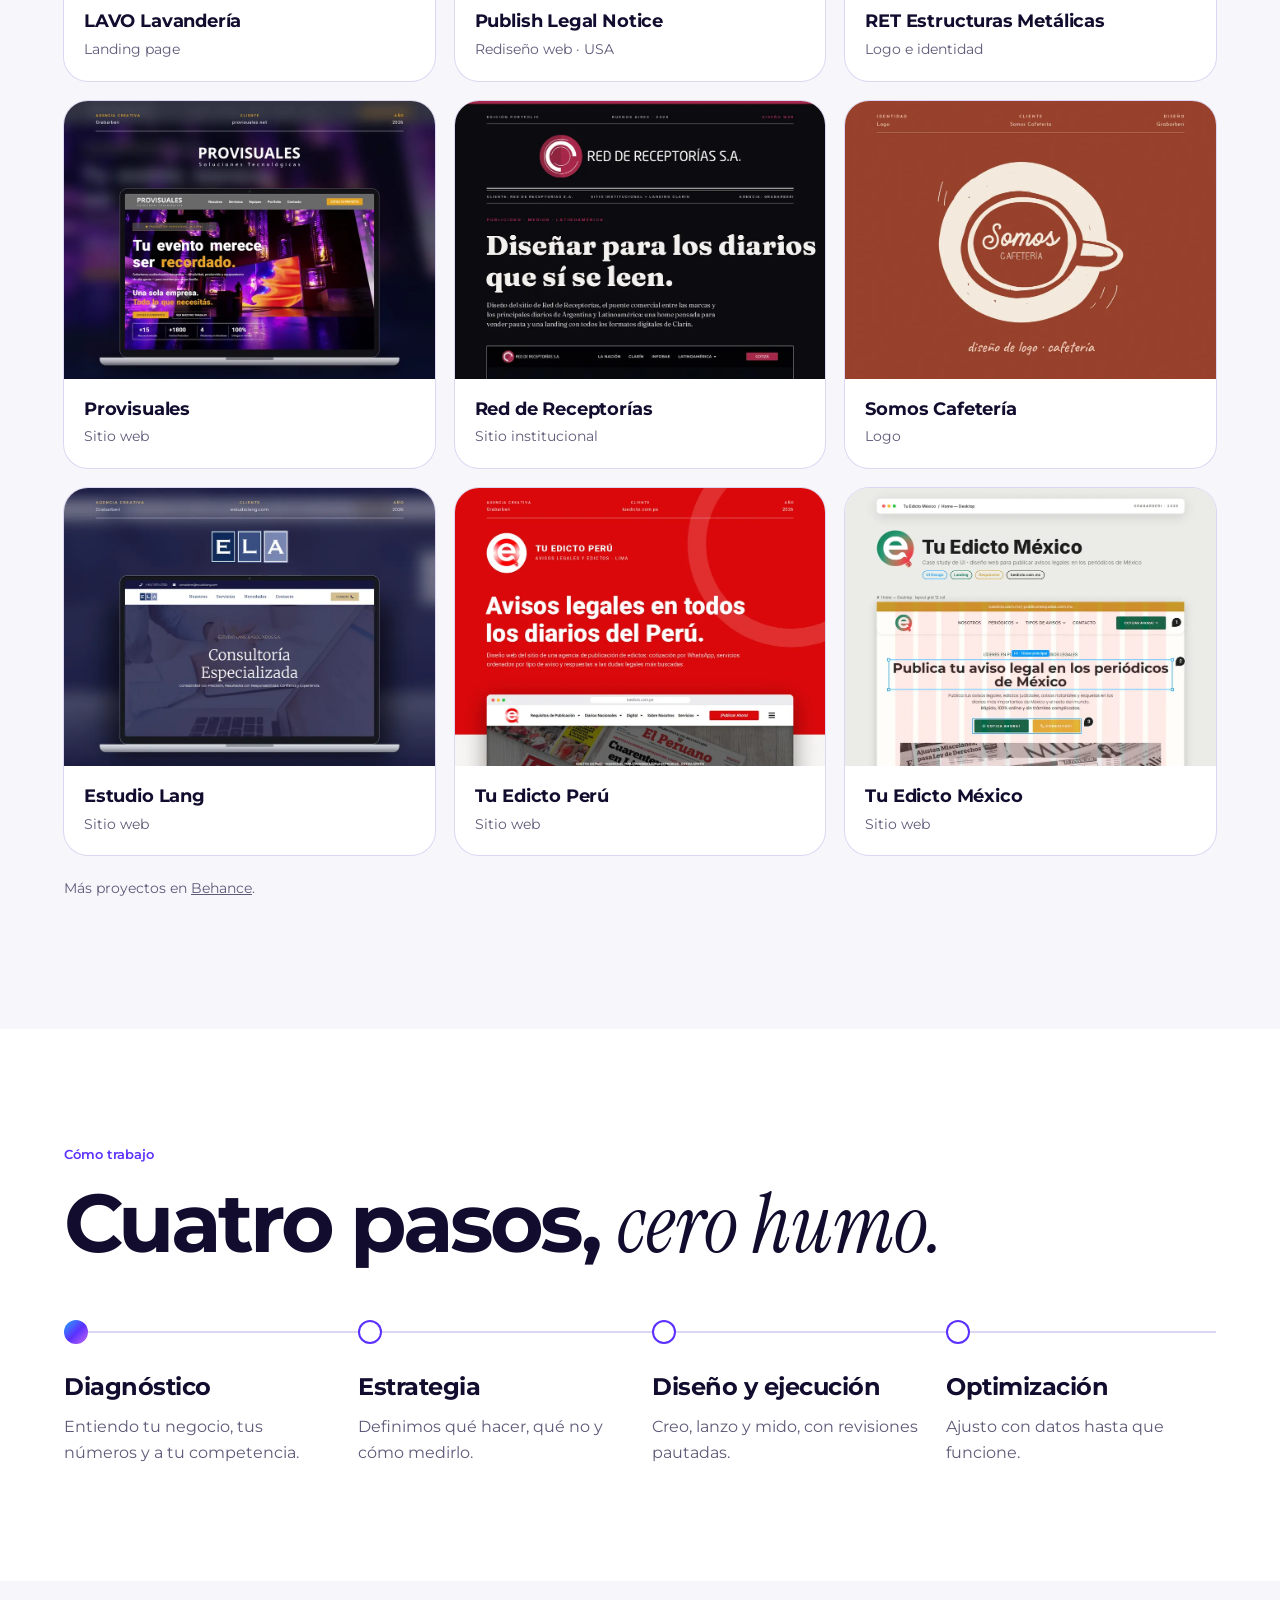
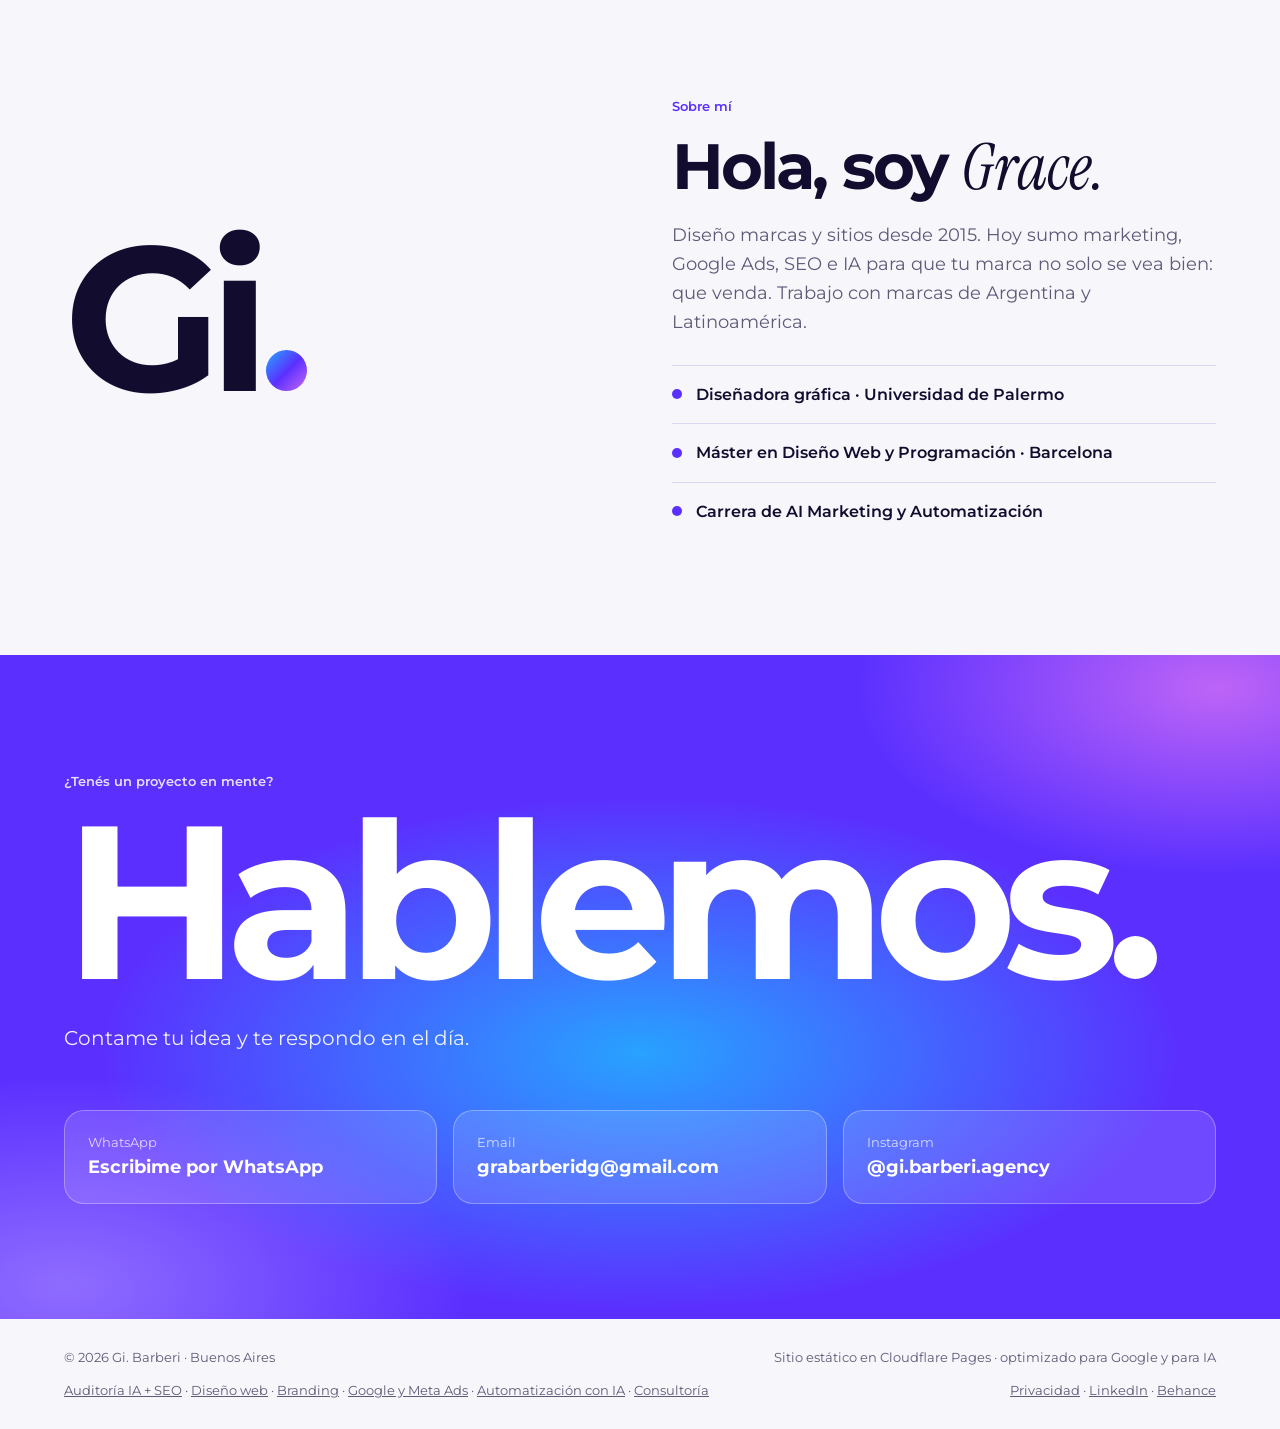
==== commit cea5ac01: "Agentic browsing: llms.txt con enlaces markdown, 404.html, fuentes propias y secciones prerenderizad" ====
--- a/index.html
+++ b/index.html
@@ -19,8 +19,9 @@
 <meta property="og:description" content="Marcas que la gente elige. Y la IA también. Branding, diseño web, Ads y SEO en Buenos Aires.">
 <meta property="og:image" content="https://gibarberi.pages.dev/og.png"><meta property="og:url" content="https://gibarberi.pages.dev/">
 <meta name="twitter:card" content="summary_large_image"><meta name="theme-color" content="#5B30FF">
-<link rel="preconnect" href="https://fonts.googleapis.com"><link rel="preconnect" href="https://fonts.gstatic.com" crossorigin>
-<link href="https://fonts.googleapis.com/css2?family=Instrument+Serif:ital@0;1&family=Montserrat:wght@400;500;600;700;800&display=swap" rel="stylesheet">
+<link rel="preload" href="/fonts/montserrat-var.woff2" as="font" type="font/woff2" crossorigin>
+<link rel="preload" href="/fonts/instrument-serif-italic.woff2" as="font" type="font/woff2" crossorigin>
+<style>@font-face{font-family:"Montserrat";src:url(/fonts/montserrat-var.woff2) format("woff2");font-weight:100 900;font-style:normal;font-display:optional}@font-face{font-family:"Instrument Serif";src:url(/fonts/instrument-serif-italic.woff2) format("woff2");font-weight:400;font-style:italic;font-display:optional}</style>
 <script type="application/ld+json">{"@context":"https://schema.org","@type":"ProfessionalService","name":"Gi. Barberi","description":"Estudio de diseño, marketing y SEO","founder":{"@type":"Person","name":"Graciela Barberi"},"url":"https://gibarberi.pages.dev/","image":"https://gibarberi.pages.dev/og.png","knowsAbout":["Branding","Diseño web","Google Ads","Meta Ads","SEO","Visibilidad en IA","Automatización con IA"],"areaServed":["Argentina","Latinoamérica"],"address":{"@type":"PostalAddress","addressLocality":"Buenos Aires","addressCountry":"AR"},"email":"grabarberidg@gmail.com","sameAs":["https://www.instagram.com/gi.barberi.agency/","https://linkedin.com/in/gbarberi","https://behance.net/gbarberi"]}</script>
 <style>
 /* VOICE  segura, cercana, rioplatense; frases cortas
@@ -208,23 +209,23 @@
   <div class="chat" aria-label="Demo de respuesta de IA">
    <div class="ch"><i></i>Preguntale a la IA<span>Demo</span></div>
    <div class="log" id="log" aria-live="polite"></div>
-   <div class="chips" id="chips"></div>
+   <div class="chips" id="chips"><button data-k="svc">¿Qué servicios ofrece?</button><button data-k="ia">¿Hace auditorías de IA?</button><button data-k="pre">¿Cuánto cuesta?</button><button data-k="pro">¿Cómo trabaja?</button></div>
    <form class="in" id="fq"><input id="qi" placeholder="Escribí tu pregunta…" aria-label="Tu pregunta" autocomplete="off"><button aria-label="Enviar">↑</button></form>
    <p class="note">Respuestas escritas por Gi. Barberi para esta demo, no por un modelo de IA.</p>
   </div>
  </div>
 </div></section>
 
-<div class="mq" aria-hidden="true"><div id="mqd"></div></div>
+<div class="mq" aria-hidden="true"><div id="mqd"><span>Branding <span class="it" style="font-weight:400">e identidad</span></span><span>Diseño <span class="it" style="font-weight:400">y desarrollo web</span></span><span>Google Ads <span class="it" style="font-weight:400">y Meta Ads</span></span><span>SEO <span class="it" style="font-weight:400">y visibilidad en IA</span></span><span>Automatización <span class="it" style="font-weight:400">con IA</span></span><span>Consultoría <span class="it" style="font-weight:400">y capacitación</span></span><span>Branding <span class="it" style="font-weight:400">e identidad</span></span><span>Diseño <span class="it" style="font-weight:400">y desarrollo web</span></span><span>Google Ads <span class="it" style="font-weight:400">y Meta Ads</span></span><span>SEO <span class="it" style="font-weight:400">y visibilidad en IA</span></span><span>Automatización <span class="it" style="font-weight:400">con IA</span></span><span>Consultoría <span class="it" style="font-weight:400">y capacitación</span></span></div></div>
 
 <section id="servicios" class="band"><div class="wrap">
  <p class="lbl">Servicios</p><h2 class="rv">Todo lo que tu marca necesita, <span class="it">en un solo lugar.</span></h2>
- <div class="svc" id="svc"></div>
+ <div class="svc" id="svc"><div class="row on"><button aria-expanded="true"><span>Branding <span class="it">e identidad</span></span></button><div class="d"><div><p>Logo, paleta, tipografías y manual de marca. Una identidad que se reconoce al toque y funciona en todos lados.</p><div class="tags"><span>Naming</span><span>Manual de marca</span><span>Papelería</span></div><a class="more" href="/branding/">Ver Branding e identidad →</a></div></div></div><div class="row"><button aria-expanded="false"><span>Diseño <span class="it">y desarrollo web</span></span></button><div class="d"><div><p>Sitios rápidos y claros, pensados para convertir visitas en consultas, con SEO técnico desde el primer día.</p><div class="tags"><span>WordPress</span><span>Tienda online</span><span>Landing pages</span></div><a class="more" href="/diseno-web/">Ver Diseño y desarrollo web →</a></div></div></div><div class="row"><button aria-expanded="false"><span>Google Ads <span class="it">y Meta Ads</span></span></button><div class="d"><div><p>Campañas que se miden peso por peso: estructura, anuncios, públicos y optimización mensual.</p><div class="tags"><span>Búsqueda</span><span>Performance Max</span><span>Instagram y Facebook</span></div><a class="more" href="/google-ads-meta-ads/">Ver Google Ads y Meta Ads →</a></div></div></div><div class="row"><button aria-expanded="false"><span>SEO <span class="it">y visibilidad en IA</span></span></button><div class="d"><div><p>Que te encuentren en Google y que ChatGPT, Gemini y Perplexity te recomienden. Incluye auditoría y plan de 90 días.</p><div class="tags"><span>Auditoría IA + SEO</span><span>SEO local</span><span>Contenido</span></div><a class="more" href="/auditoria-seo-ia/">Ver SEO y visibilidad en IA →</a></div></div></div><div class="row"><button aria-expanded="false"><span>Automatización <span class="it">con IA</span></span></button><div class="d"><div><p>Agentes y flujos que responden consultas, ordenan clientes y te ahorran horas cada semana.</p><div class="tags"><span>Chatbots</span><span>n8n</span><span>CRM</span></div><a class="more" href="/automatizacion-ia/">Ver Automatización con IA →</a></div></div></div><div class="row"><button aria-expanded="false"><span>Consultoría <span class="it">y capacitación</span></span></button><div class="d"><div><p>Estrategia digital, acompañamiento y capacitación para que tu equipo trabaje mejor.</p><div class="tags"><span>Estrategia</span><span>Talleres</span><span>Mentoría</span></div><a class="more" href="/consultoria/">Ver Consultoría y capacitación →</a></div></div></div></div>
 </div></section>
 
 <section id="test" class="band"><div class="wrap">
  <p class="lbl">Test de visibilidad · 1 minuto</p><h2 class="rv">¿Cuán visible es tu marca <span class="it">hoy?</span></h2>
- <div class="tgrid"><div class="qs" id="qs"></div>
+ <div class="tgrid"><div class="qs" id="qs"><div class="qi"><span>¿Tenés perfil de Google Business completo y con fotos?</span><div class="tg" data-i="0"><button data-v="1">Sí</button><button data-v="0">No</button></div></div><div class="qi"><span>¿Tenés más de 20 reseñas en Google?</span><div class="tg" data-i="1"><button data-v="1">Sí</button><button data-v="0">No</button></div></div><div class="qi"><span>¿Tu web carga en menos de 3 segundos en el celular?</span><div class="tg" data-i="2"><button data-v="1">Sí</button><button data-v="0">No</button></div></div><div class="qi"><span>¿Aparecés en la primera página cuando buscan tu rubro y tu ciudad?</span><div class="tg" data-i="3"><button data-v="1">Sí</button><button data-v="0">No</button></div></div><div class="qi"><span>¿ChatGPT te menciona si le preguntás por tu rubro?</span><div class="tg" data-i="4"><button data-v="1">Sí</button><button data-v="0">No</button></div></div><div class="qi"><span>¿Publicás contenido útil al menos una vez por semana?</span><div class="tg" data-i="5"><button data-v="1">Sí</button><button data-v="0">No</button></div></div></div>
   <div class="score"><div class="ring"><svg viewBox="0 0 120 120"><defs><linearGradient id="rg" x1="0" y1="0" x2="1" y2="1"><stop offset="0" stop-color="#25A8FF"/><stop offset=".55" stop-color="#5B30FF"/><stop offset="1" stop-color="#C86AF6"/></linearGradient></defs><circle cx="60" cy="60" r="52" fill="none" stroke="#EEEAFE" stroke-width="12"/><circle id="arc" cx="60" cy="60" r="52" fill="none" stroke="url(#rg)" stroke-width="12" stroke-linecap="round" stroke-dasharray="326.7" stroke-dashoffset="326.7" style="transition:stroke-dashoffset .8s cubic-bezier(.2,.7,.2,1)"/></svg><b id="sc">0</b></div>
    <h3 id="sh">Respondé las preguntas</h3><p id="sp">Tu puntaje se calcula en vivo.</p>
    <a class="btn" id="sw" href="https://wa.me/5491121657824">Quiero la auditoría completa</a><p style="margin:16px 0 0;font-size:14px"><a href="/auditoria-seo-ia/" style="color:var(--v);font-weight:600">Qué incluye la auditoría →</a></p></div></div>
@@ -232,14 +233,14 @@
 
 <section id="trabajos" class="band"><div class="wrap">
  <p class="lbl">Trabajos</p><h2 class="rv">Marcas que ya <span class="it">dieron el paso.</span></h2>
- <div class="wf" id="wf" role="tablist" aria-label="Filtrar trabajos"></div>
- <div class="wgrid" id="wg"></div>
+ <div class="wf" id="wf" role="tablist" aria-label="Filtrar trabajos"><button role="tab" aria-selected="true" data-c="todos">Todos <small>15</small></button><button role="tab" aria-selected="false" data-c="web">Sitios web <small>9</small></button><button role="tab" aria-selected="false" data-c="branding">Branding <small>4</small></button><button role="tab" aria-selected="false" data-c="marketing">Marketing <small>1</small></button><button role="tab" aria-selected="false" data-c="seo">SEO <small>1</small></button></div>
+ <div class="wgrid" id="wg"><button class="w" data-i="0" data-c="web" aria-label="Ver ActionTech · Sitio web"><div class="im"><img src="trabajos/actiontech.webp" alt="ActionTech · Sitio web" width="900" height="675" loading="lazy" decoding="async"></div><div class="tx"><b>ActionTech</b><span>Sitio web</span></div></button><button class="w" data-i="1" data-c="seo" aria-label="Ver El Edicto · SEO · GEO · SEM"><div class="im"><img src="trabajos/eledicto-seo.webp" alt="El Edicto · SEO · GEO · SEM" width="900" height="675" loading="lazy" decoding="async"></div><div class="tx"><b>El Edicto</b><span>SEO · GEO · SEM</span></div></button><button class="w" data-i="2" data-c="branding" aria-label="Ver DevPanda · Isologo"><div class="im"><img src="trabajos/devpanda.webp" alt="DevPanda · Isologo" width="900" height="675" loading="lazy" decoding="async"></div><div class="tx"><b>DevPanda</b><span>Isologo</span></div></button><button class="w" data-i="3" data-c="web" aria-label="Ver Florería Rosamel · Tienda online"><div class="im"><img src="trabajos/rosamel.webp" alt="Florería Rosamel · Tienda online" width="900" height="675" loading="lazy" decoding="async"></div><div class="tx"><b>Florería Rosamel</b><span>Tienda online</span></div></button><button class="w" data-i="4" data-c="marketing" aria-label="Ver El Edicto · Estrategia 2027"><div class="im"><img src="trabajos/eledicto-estrategia.webp" alt="El Edicto · Estrategia 2027" width="900" height="675" loading="lazy" decoding="async"></div><div class="tx"><b>El Edicto</b><span>Estrategia 2027</span></div></button><button class="w" data-i="5" data-c="branding" aria-label="Ver Industrias Paracol · Identidad visual"><div class="im"><img src="trabajos/paracol.webp" alt="Industrias Paracol · Identidad visual" width="900" height="675" loading="lazy" decoding="async"></div><div class="tx"><b>Industrias Paracol</b><span>Identidad visual</span></div></button><button class="w" data-i="6" data-c="web" aria-label="Ver LAVO Lavandería · Landing page"><div class="im"><img src="trabajos/lavo.webp" alt="LAVO Lavandería · Landing page" width="900" height="675" loading="lazy" decoding="async"></div><div class="tx"><b>LAVO Lavandería</b><span>Landing page</span></div></button><button class="w" data-i="7" data-c="web" aria-label="Ver Publish Legal Notice · Rediseño web · USA"><div class="im"><img src="trabajos/publishlegalnotice.webp" alt="Publish Legal Notice · Rediseño web · USA" width="900" height="675" loading="lazy" decoding="async"></div><div class="tx"><b>Publish Legal Notice</b><span>Rediseño web · USA</span></div></button><button class="w" data-i="8" data-c="branding" aria-label="Ver RET Estructuras Metálicas · Logo e identidad"><div class="im"><img src="trabajos/ret.webp" alt="RET Estructuras Metálicas · Logo e identidad" width="900" height="675" loading="lazy" decoding="async"></div><div class="tx"><b>RET Estructuras Metálicas</b><span>Logo e identidad</span></div></button><button class="w" data-i="9" data-c="web" aria-label="Ver Provisuales · Sitio web"><div class="im"><img src="trabajos/provisuales.webp" alt="Provisuales · Sitio web" width="900" height="675" loading="lazy" decoding="async"></div><div class="tx"><b>Provisuales</b><span>Sitio web</span></div></button><button class="w" data-i="10" data-c="web" aria-label="Ver Red de Receptorías · Sitio institucional"><div class="im"><img src="trabajos/redreceptorias.webp" alt="Red de Receptorías · Sitio institucional" width="900" height="675" loading="lazy" decoding="async"></div><div class="tx"><b>Red de Receptorías</b><span>Sitio institucional</span></div></button><button class="w" data-i="11" data-c="branding" aria-label="Ver Somos Cafetería · Logo"><div class="im"><img src="trabajos/somos.webp" alt="Somos Cafetería · Logo" width="900" height="675" loading="lazy" decoding="async"></div><div class="tx"><b>Somos Cafetería</b><span>Logo</span></div></button><button class="w" data-i="12" data-c="web" aria-label="Ver Estudio Lang · Sitio web"><div class="im"><img src="trabajos/estudiolang.webp" alt="Estudio Lang · Sitio web" width="900" height="675" loading="lazy" decoding="async"></div><div class="tx"><b>Estudio Lang</b><span>Sitio web</span></div></button><button class="w" data-i="13" data-c="web" aria-label="Ver Tu Edicto Perú · Sitio web"><div class="im"><img src="trabajos/tuedicto-pe.webp" alt="Tu Edicto Perú · Sitio web" width="900" height="675" loading="lazy" decoding="async"></div><div class="tx"><b>Tu Edicto Perú</b><span>Sitio web</span></div></button><button class="w" data-i="14" data-c="web" aria-label="Ver Tu Edicto México · Sitio web"><div class="im"><img src="trabajos/tuedicto-mx.webp" alt="Tu Edicto México · Sitio web" width="900" height="675" loading="lazy" decoding="async"></div><div class="tx"><b>Tu Edicto México</b><span>Sitio web</span></div></button></div>
  <p class="small">Más proyectos en <a href="https://behance.net/gbarberi">Behance</a>.</p>
 </div></section>
 
 <section id="proceso" class="band" style="background:#fff"><div class="wrap">
  <p class="lbl">Cómo trabajo</p><h2 class="rv">Cuatro pasos, <span class="it">cero humo.</span></h2>
- <div class="steps" id="steps"><div class="fill" id="fill"></div></div>
+ <div class="steps" id="steps"><div class="fill" id="fill"></div><div class="st"><h3>Diagnóstico</h3><p>Entiendo tu negocio, tus números y a tu competencia.</p></div><div class="st"><h3>Estrategia</h3><p>Definimos qué hacer, qué no y cómo medirlo.</p></div><div class="st"><h3>Diseño y ejecución</h3><p>Creo, lanzo y mido, con revisiones pautadas.</p></div><div class="st"><h3>Optimización</h3><p>Ajusto con datos hasta que funcione.</p></div></div>
 </div></section>
 
 <section id="sobre" class="band"><div class="wrap about">
@@ -319,11 +320,11 @@
 const STP=[["Diagnóstico","Entiendo tu negocio, tus números y a tu competencia."],["Estrategia","Definimos qué hacer, qué no y cómo medirlo."],["Diseño y ejecución","Creo, lanzo y mido, con revisiones pautadas."],["Optimización","Ajusto con datos hasta que funcione."]];
 const QS=["¿Tenés perfil de Google Business completo y con fotos?","¿Tenés más de 20 reseñas en Google?","¿Tu web carga en menos de 3 segundos en el celular?","¿Aparecés en la primera página cuando buscan tu rubro y tu ciudad?","¿ChatGPT te menciona si le preguntás por tu rubro?","¿Publicás contenido útil al menos una vez por semana?"];
 
-$('#mqd').innerHTML=[...SV,...SV].map(s=>`<span>${s[0]} <span class="it" style="font-weight:400">${s[1]}</span></span>`).join('');
-$('#svc').innerHTML=SV.map((s,i)=>`<div class="row${i?'':' on'}"><button aria-expanded="${!i}"><span>${s[0]} <span class="it">${s[1]}</span></span></button><div class="d"><div><p>${s[2]}</p><div class="tags">${s[3].map(t=>`<span>${t}</span>`).join('')}</div><a class="more" href="/${SL[i]}/">Ver ${s[0]} ${s[1]} →</a></div></div></div>`).join('');
+if(!$('#mqd').children.length)$('#mqd').innerHTML=[...SV,...SV].map(s=>`<span>${s[0]} <span class="it" style="font-weight:400">${s[1]}</span></span>`).join('');
+if(!$('#svc').children.length)$('#svc').innerHTML=SV.map((s,i)=>`<div class="row${i?'':' on'}"><button aria-expanded="${!i}"><span>${s[0]} <span class="it">${s[1]}</span></span></button><div class="d"><div><p>${s[2]}</p><div class="tags">${s[3].map(t=>`<span>${t}</span>`).join('')}</div><a class="more" href="/${SL[i]}/">Ver ${s[0]} ${s[1]} →</a></div></div></div>`).join('');
 document.querySelectorAll('.row button').forEach(b=>b.onclick=()=>{const r=b.parentElement,o=!r.classList.contains('on');r.classList.toggle('on',o);b.setAttribute('aria-expanded',o)});
-$('#wf').innerHTML=Object.entries(CAT).map(([k,v],i)=>`<button role="tab" aria-selected="${!i}" data-c="${k}">${v} <small>${k==='todos'?WK.length:WK.filter(w=>w[2]===k).length}</small></button>`).join('');
-$('#wg').innerHTML=WK.map((w,i)=>`<button class="w" data-i="${i}" data-c="${w[2]}" aria-label="Ver ${w[1]} · ${w[3]}"><div class="im"><img src="trabajos/${w[0]}.webp" alt="${w[1]} · ${w[3]}" width="900" height="675" loading="lazy" decoding="async"></div><div class="tx"><b>${w[1]}</b><span>${w[3]}</span></div></button>`).join('');
+if(!$('#wf').children.length)$('#wf').innerHTML=Object.entries(CAT).map(([k,v],i)=>`<button role="tab" aria-selected="${!i}" data-c="${k}">${v} <small>${k==='todos'?WK.length:WK.filter(w=>w[2]===k).length}</small></button>`).join('');
+if(!$('#wg').children.length)$('#wg').innerHTML=WK.map((w,i)=>`<button class="w" data-i="${i}" data-c="${w[2]}" aria-label="Ver ${w[1]} · ${w[3]}"><div class="im"><img src="trabajos/${w[0]}.webp" alt="${w[1]} · ${w[3]}" width="900" height="675" loading="lazy" decoding="async"></div><div class="tx"><b>${w[1]}</b><span>${w[3]}</span></div></button>`).join('');
 $('#wf').onclick=e=>{const b=e.target.closest('button');if(!b)return;document.querySelectorAll('#wf button').forEach(x=>x.setAttribute('aria-selected',x===b));const c=b.dataset.c;document.querySelectorAll('#wg .w').forEach(w=>w.hidden=!(c==='todos'||w.dataset.c===c));track('filtro_trabajos',{categoria:c})};
 const cm=$('#case'),mdImg=$('#case img'),mdT=$('#ct'),mdS=$('#cs'),mdB=$('#cb');let last=null;
 function openCase(i){const w=WK[i];last=document.activeElement;mdT.textContent=w[1];mdS.textContent=`${w[3]} · ${w[4]}`;mdImg.src=`trabajos/${w[0]}-completo.webp`;mdImg.alt=`Caso completo: ${w[1]}`;cm.classList.add('on');document.body.style.overflow='hidden';cm.querySelector('.cbody').scrollTop=0;mdB.focus();track('ver_trabajo',{trabajo:w[1]})}
@@ -331,11 +332,11 @@
 $('#wg').onclick=e=>{const b=e.target.closest('.w');if(b)openCase(+b.dataset.i)};
 mdB.onclick=closeCase;cm.onclick=e=>{if(e.target===cm)closeCase()};
 addEventListener('keydown',e=>{if(e.key==='Escape'&&cm.classList.contains('on'))closeCase()});
-$('#steps').insertAdjacentHTML('beforeend',STP.map(s=>`<div class="st"><h3>${s[0]}</h3><p>${s[1]}</p></div>`).join(''));
+if(!document.querySelector('#steps .st'))$('#steps').insertAdjacentHTML('beforeend',STP.map(s=>`<div class="st"><h3>${s[0]}</h3><p>${s[1]}</p></div>`).join(''));
 
 /* test */
 const ans=Array(QS.length).fill(null);
-$('#qs').innerHTML=QS.map((q,i)=>`<div class="qi"><span>${q}</span><div class="tg" data-i="${i}"><button data-v="1">Sí</button><button data-v="0">No</button></div></div>`).join('');
+if(!$('#qs').children.length)$('#qs').innerHTML=QS.map((q,i)=>`<div class="qi"><span>${q}</span><div class="tg" data-i="${i}"><button data-v="1">Sí</button><button data-v="0">No</button></div></div>`).join('');
 const arc=$('#arc'),sc=$('#sc'),sh=$('#sh'),sp=$('#sp'),sw=$('#sw');
 function score(){const done=ans.filter(a=>a!==null).length,yes=ans.filter(a=>a===1).length,v=Math.round(yes/QS.length*100);
  arc.style.strokeDashoffset=326.7*(1-v/100);sc.textContent=v;
@@ -369,7 +370,7 @@
  const step=()=>{i=Math.min(txt.length,i+(RM?txt.length:3));p.innerHTML=md(txt.slice(0,i))+(i<txt.length?'<span class="caret"></span>':'');log.scrollTop=log.scrollHeight;
   if(i<txt.length)setTimeout(step,18);else{busy=false;const extra=[];if(r.s)extra.push(...SRC.map(s=>`<a href="${s[1]}">${s[0]}</a>`));if(r.go)extra.push(`<a href="${r.go}">Ver más →</a>`);if(extra.length)a.lastElementChild.insertAdjacentHTML('beforeend',`<div class="src">${extra.join('')}</div>`);log.scrollTop=log.scrollHeight}};
  setTimeout(step,RM?0:450)}
-$('#chips').innerHTML=CH.map(c=>`<button data-k="${c[1]}">${c[0]}</button>`).join('');
+if(!$('#chips').children.length)$('#chips').innerHTML=CH.map(c=>`<button data-k="${c[1]}">${c[0]}</button>`).join('');
 $('#chips').onclick=e=>{const b=e.target.closest('button');if(b)say(b.textContent,b.dataset.k)};
 $('#fq').onsubmit=e=>{e.preventDefault();const v=$('#qi').value.trim();if(v){say(v);$('#qi').value=''}};
 let started=false;function startDemo(){if(started)return;started=true;say("¿Quién me ayuda con el diseño y el marketing de mi marca en Buenos Aires?","rec")}
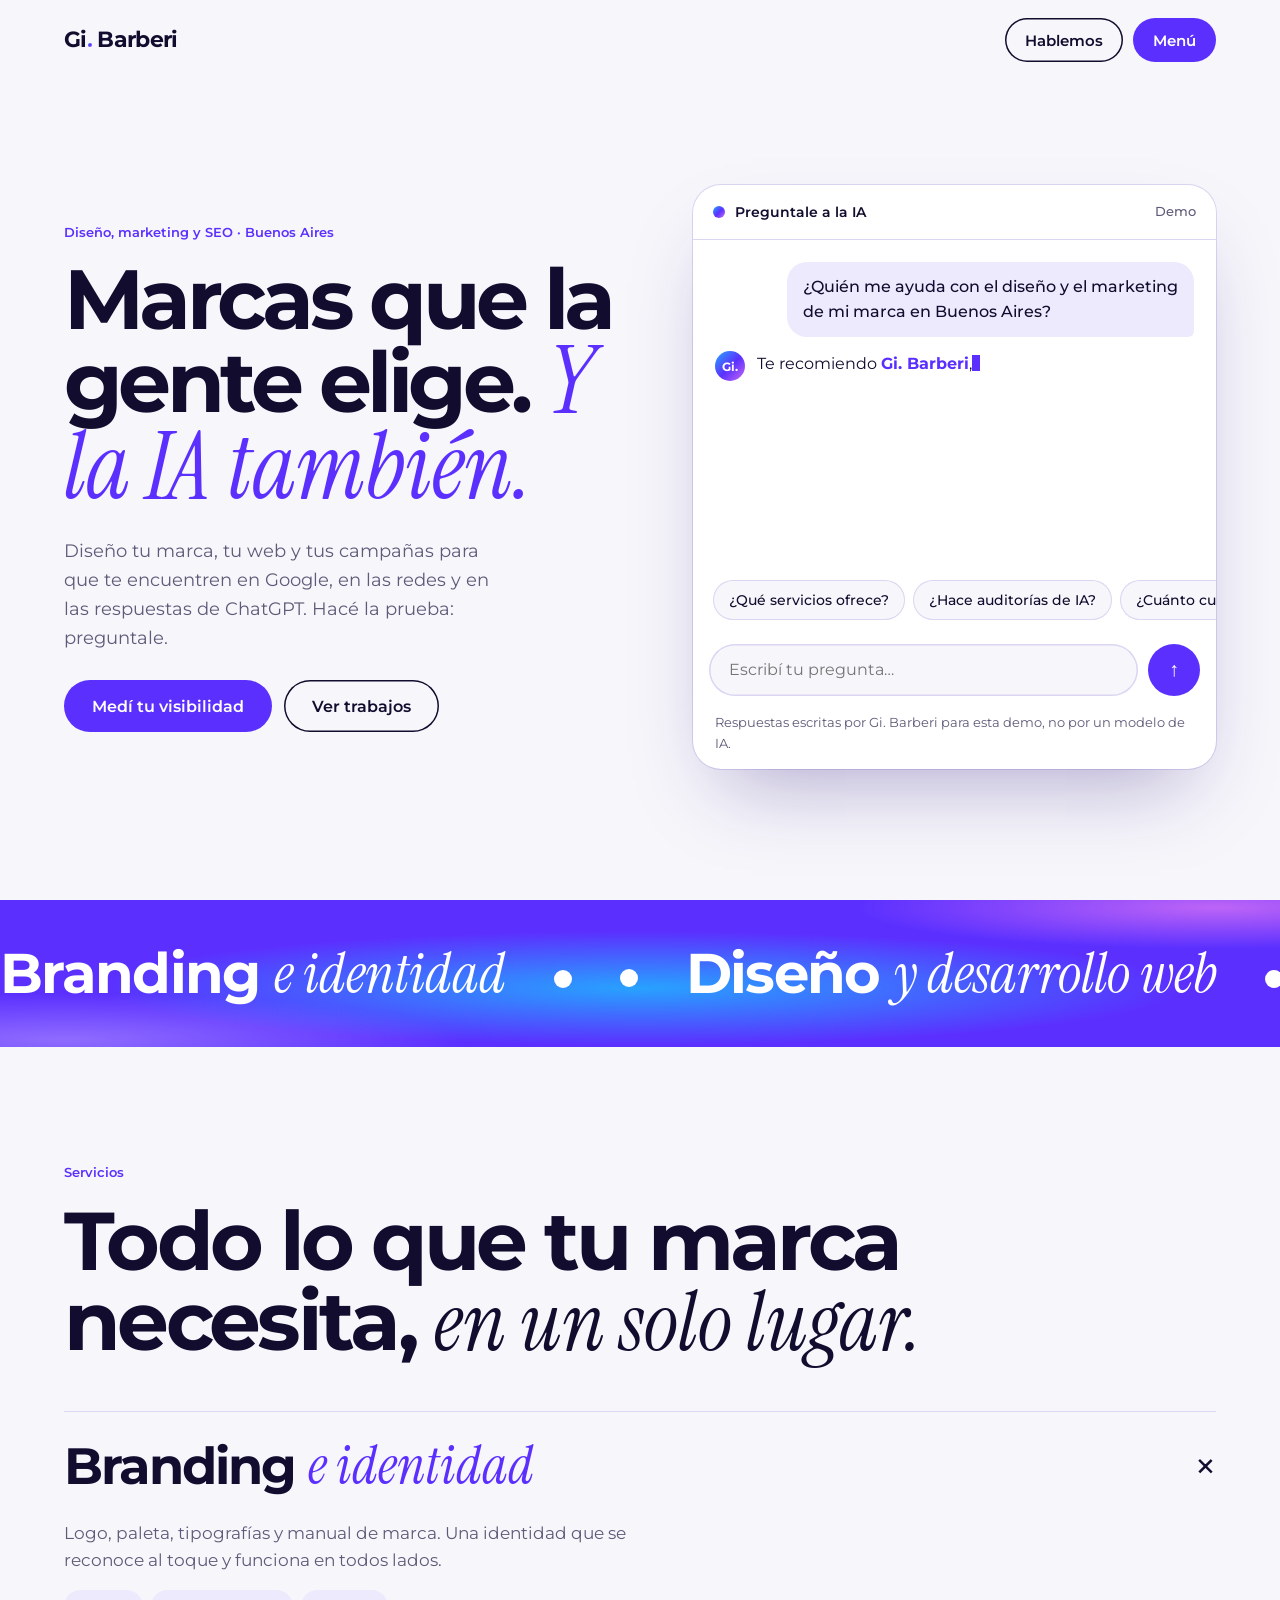
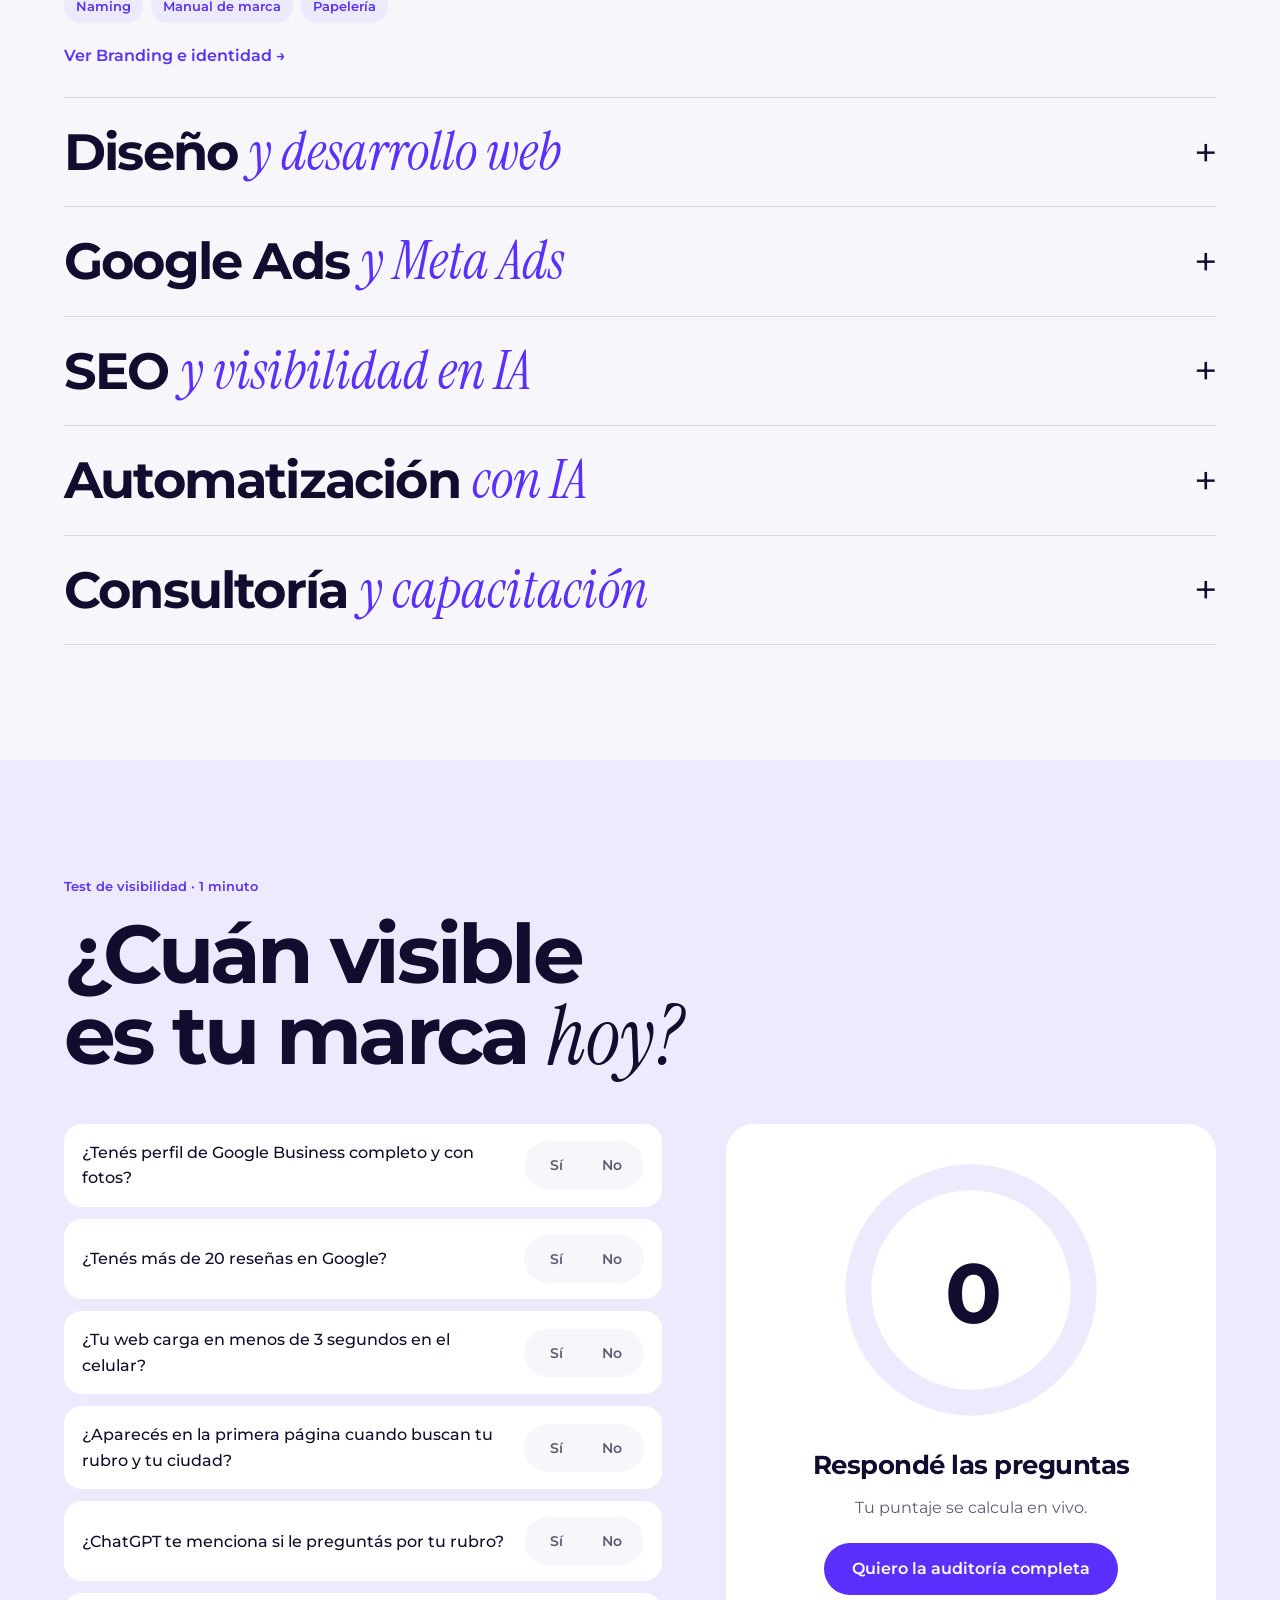
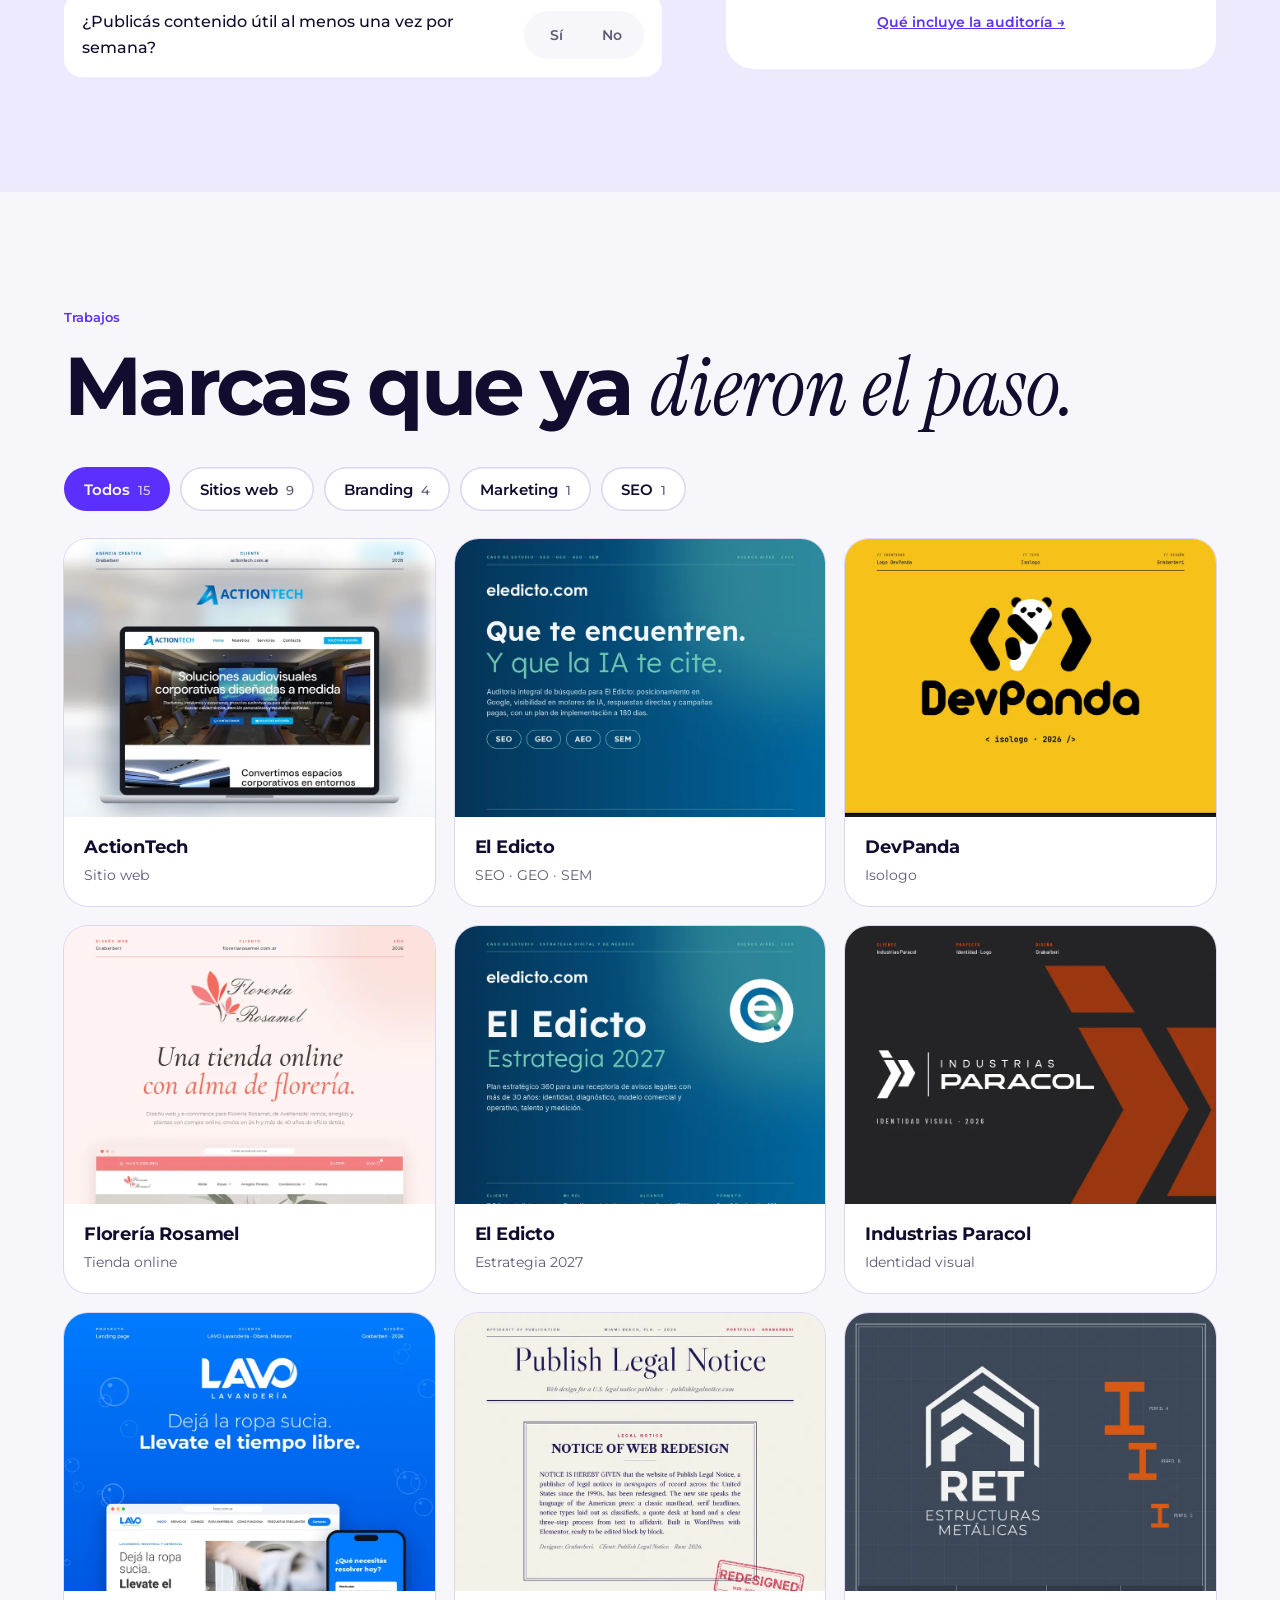
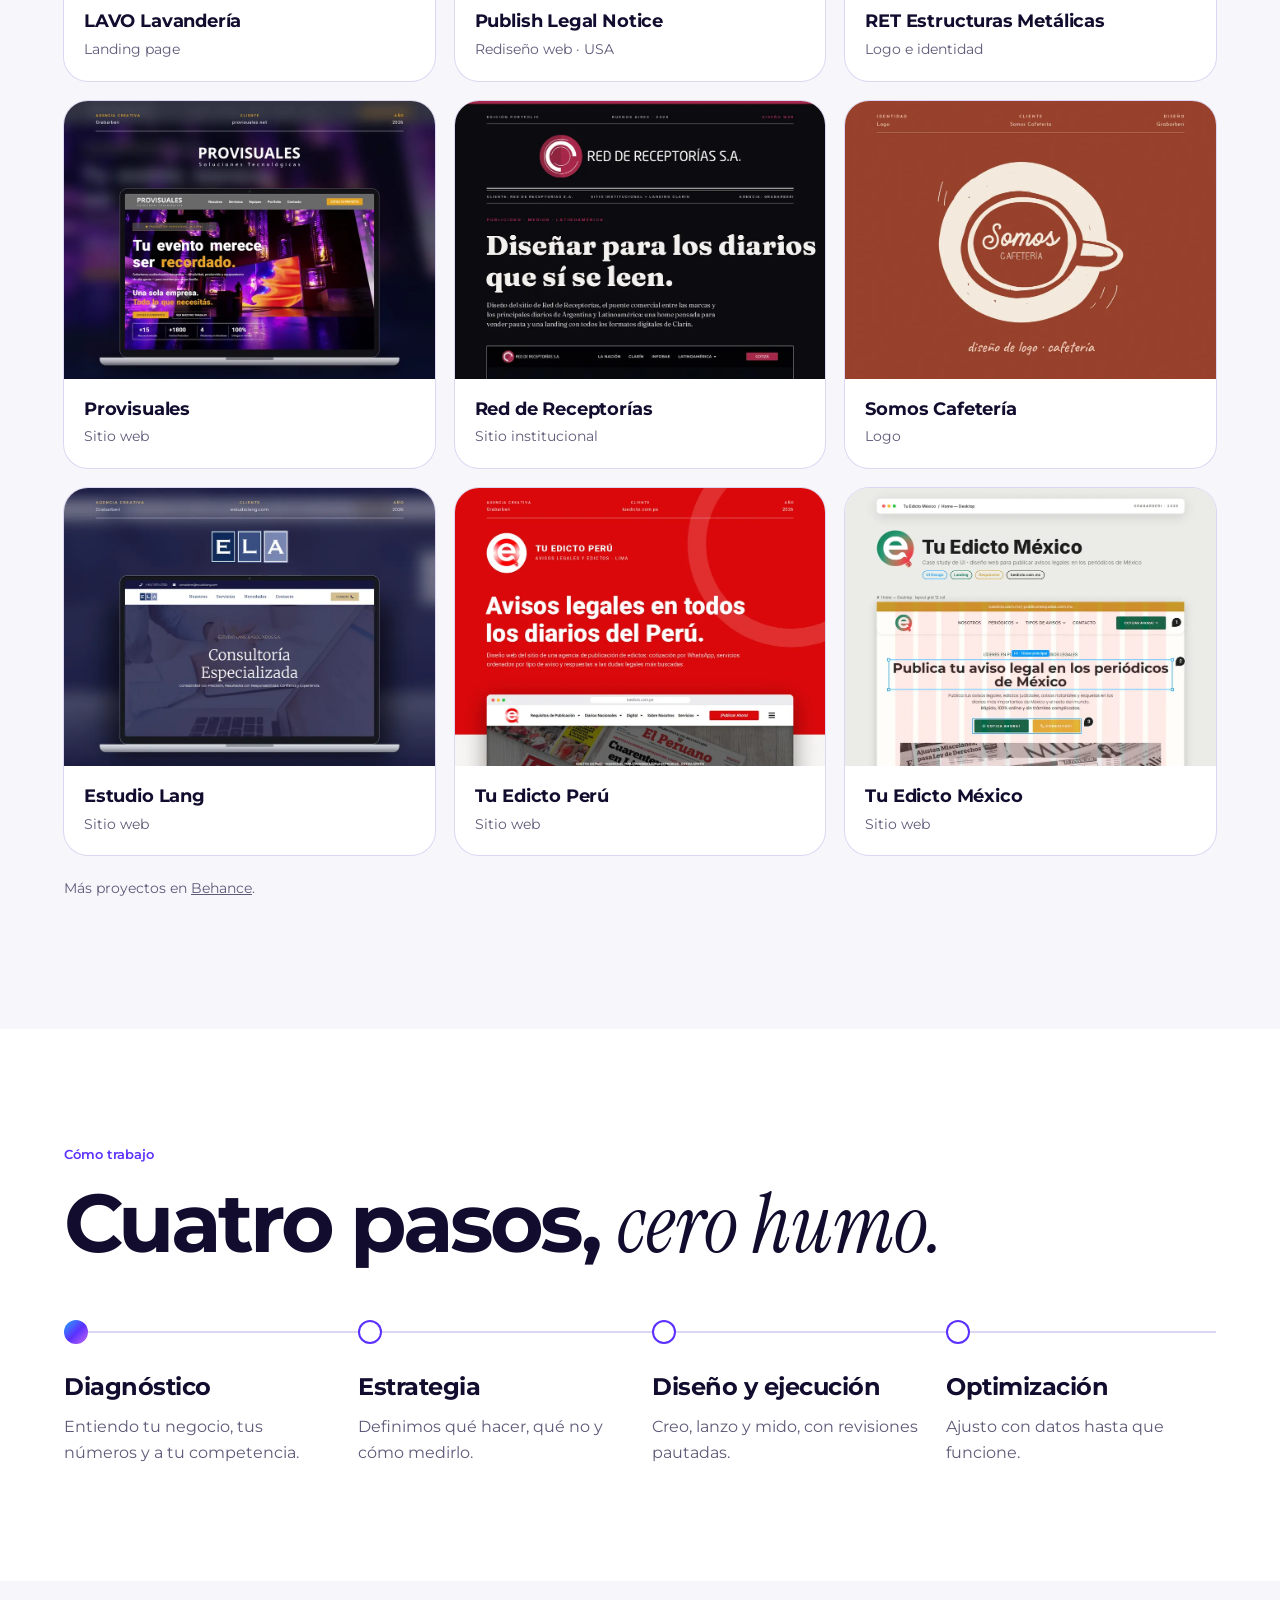
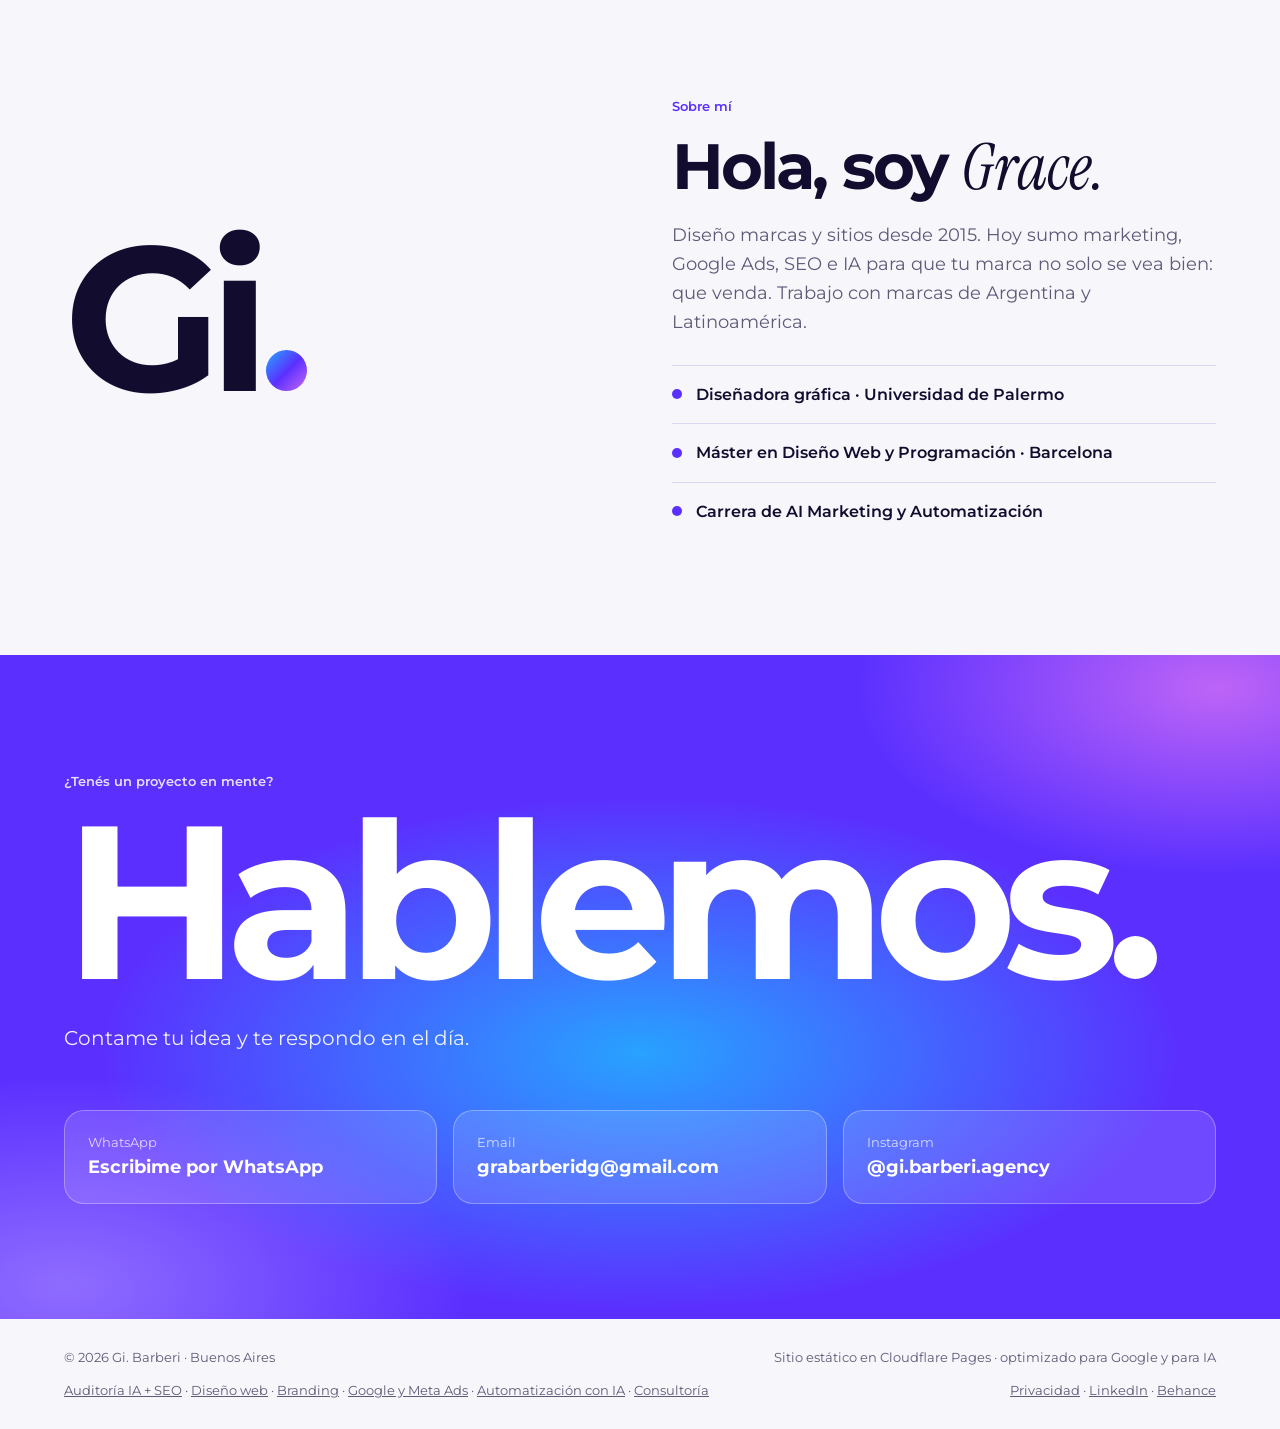
==== commit 105d4566: "Dominio propio gibarberi.com: canonicals, sitemap, llms.txt, schema y redirección desde pages.dev/ww" ====
--- a/index.html
+++ b/index.html
@@ -1,6 +1,6 @@
 <!DOCTYPE html>
 <html lang="es">
-<head>
+<head><script>if(/\.pages\.dev$|^www\./.test(location.hostname))location.replace("https://gibarberi.com"+location.pathname+location.search+location.hash)</script>
 <meta charset="utf-8">
 <!-- Google Analytics 4 -->
 <script async src="https://www.googletagmanager.com/gtag/js?id=G-RWM05WSCSP"></script>
@@ -14,15 +14,15 @@
 <meta name="description" content="Gi. Barberi: estudio de diseño, marketing y SEO en Buenos Aires. Branding, diseño web, Google Ads, Meta Ads y visibilidad en IA.">
 <meta name="google-site-verification" content="UcF3oadoTdKPkTfdVDZc87YSlQNm2DbHgqmuadX4xQw" />
 <link rel="icon" href="/favicon.svg" type="image/svg+xml">
-<link rel="canonical" href="https://gibarberi.pages.dev/">
+<link rel="canonical" href="https://gibarberi.com/">
 <meta property="og:type" content="website"><meta property="og:title" content="Gi. Barberi · Diseño, marketing y SEO">
 <meta property="og:description" content="Marcas que la gente elige. Y la IA también. Branding, diseño web, Ads y SEO en Buenos Aires.">
-<meta property="og:image" content="https://gibarberi.pages.dev/og.png"><meta property="og:url" content="https://gibarberi.pages.dev/">
+<meta property="og:image" content="https://gibarberi.com/og.png"><meta property="og:url" content="https://gibarberi.com/">
 <meta name="twitter:card" content="summary_large_image"><meta name="theme-color" content="#5B30FF">
 <link rel="preload" href="/fonts/montserrat-var.woff2" as="font" type="font/woff2" crossorigin>
 <link rel="preload" href="/fonts/instrument-serif-italic.woff2" as="font" type="font/woff2" crossorigin>
 <style>@font-face{font-family:"Montserrat";src:url(/fonts/montserrat-var.woff2) format("woff2");font-weight:100 900;font-style:normal;font-display:optional}@font-face{font-family:"Instrument Serif";src:url(/fonts/instrument-serif-italic.woff2) format("woff2");font-weight:400;font-style:italic;font-display:optional}</style>
-<script type="application/ld+json">{"@context":"https://schema.org","@type":"ProfessionalService","name":"Gi. Barberi","description":"Estudio de diseño, marketing y SEO","founder":{"@type":"Person","name":"Graciela Barberi"},"url":"https://gibarberi.pages.dev/","image":"https://gibarberi.pages.dev/og.png","knowsAbout":["Branding","Diseño web","Google Ads","Meta Ads","SEO","Visibilidad en IA","Automatización con IA"],"areaServed":["Argentina","Latinoamérica"],"address":{"@type":"PostalAddress","addressLocality":"Buenos Aires","addressCountry":"AR"},"email":"grabarberidg@gmail.com","sameAs":["https://www.instagram.com/gi.barberi.agency/","https://linkedin.com/in/gbarberi","https://behance.net/gbarberi"]}</script>
+<script type="application/ld+json">{"@context":"https://schema.org","@type":"ProfessionalService","name":"Gi. Barberi","description":"Estudio de diseño, marketing y SEO","founder":{"@type":"Person","name":"Graciela Barberi"},"url":"https://gibarberi.com/","image":"https://gibarberi.com/og.png","knowsAbout":["Branding","Diseño web","Google Ads","Meta Ads","SEO","Visibilidad en IA","Automatización con IA"],"areaServed":["Argentina","Latinoamérica"],"address":{"@type":"PostalAddress","addressLocality":"Buenos Aires","addressCountry":"AR"},"email":"grabarberidg@gmail.com","sameAs":["https://www.instagram.com/gi.barberi.agency/","https://linkedin.com/in/gbarberi","https://behance.net/gbarberi"]}</script>
 <style>
 /* VOICE  segura, cercana, rioplatense; frases cortas
    IDEA   la web se comporta como una respuesta de IA que te recomienda: el punto del logo es el cursor, el loader y la firma
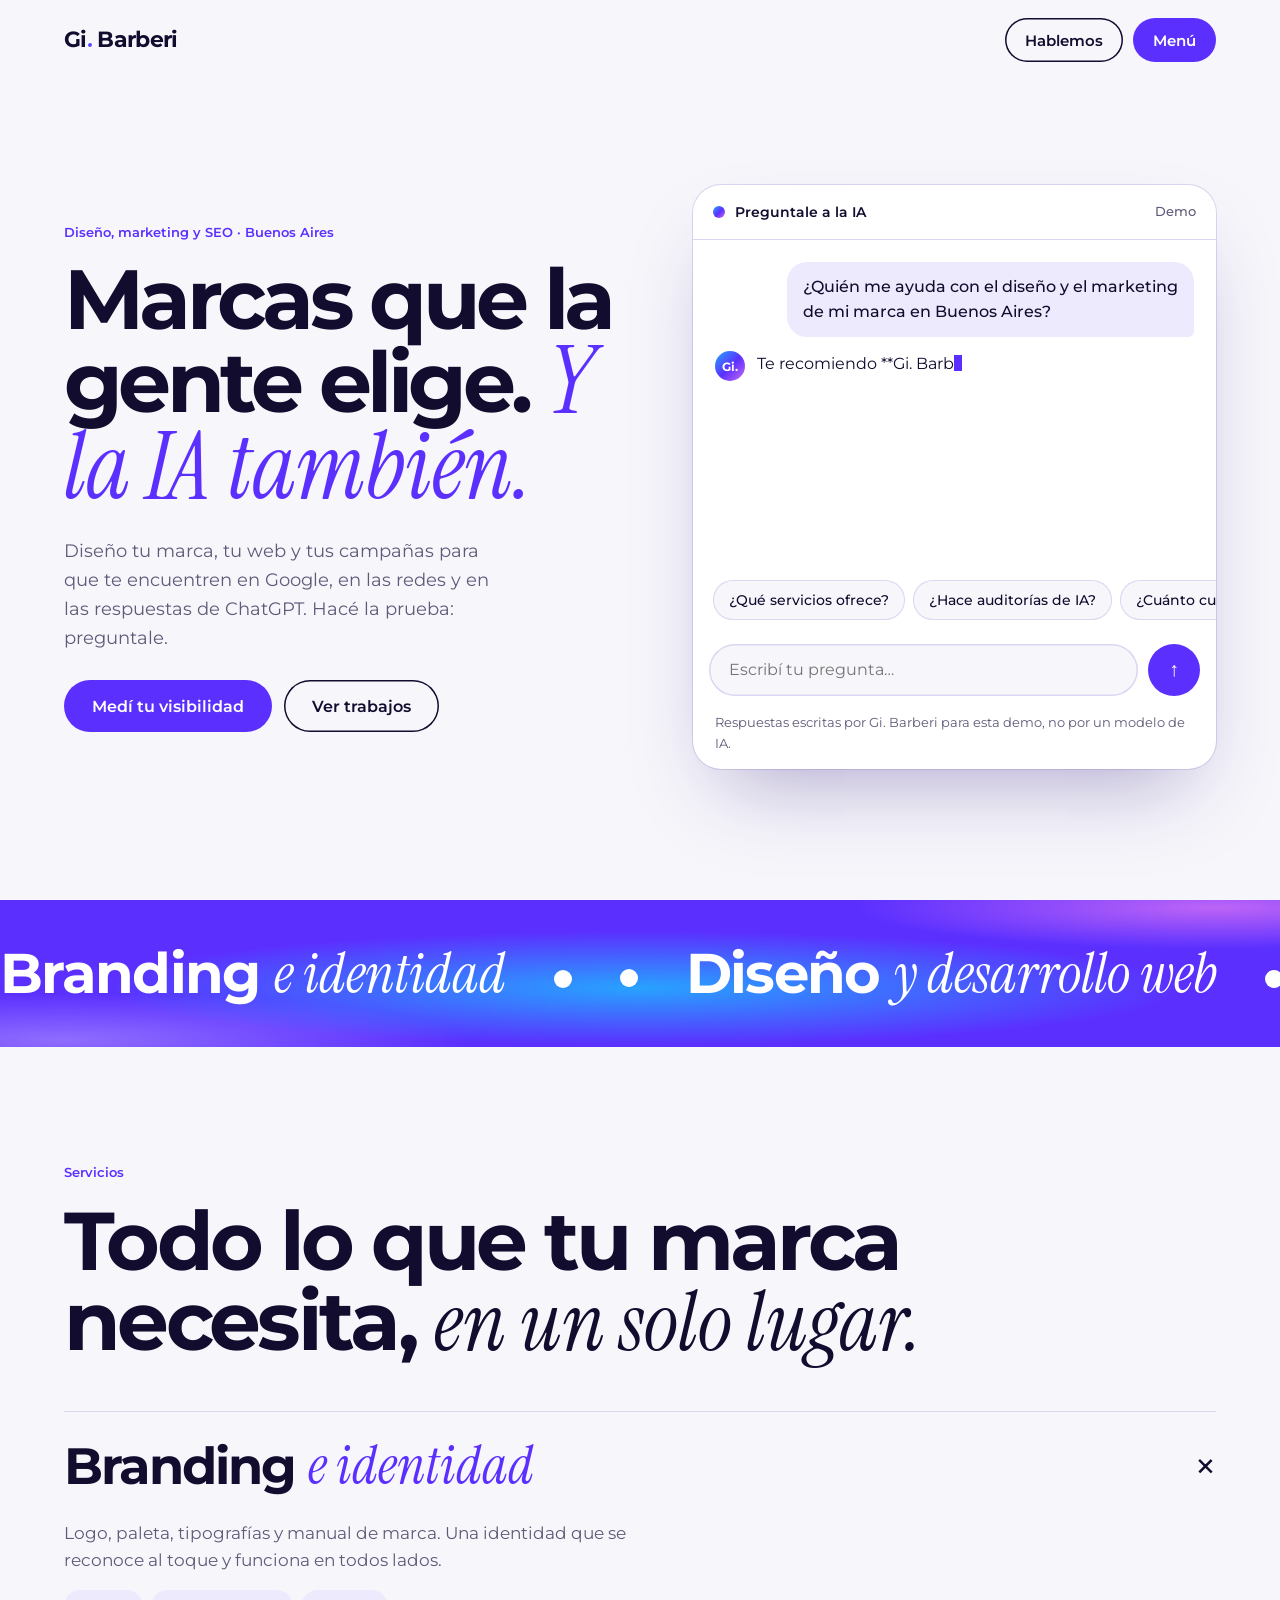
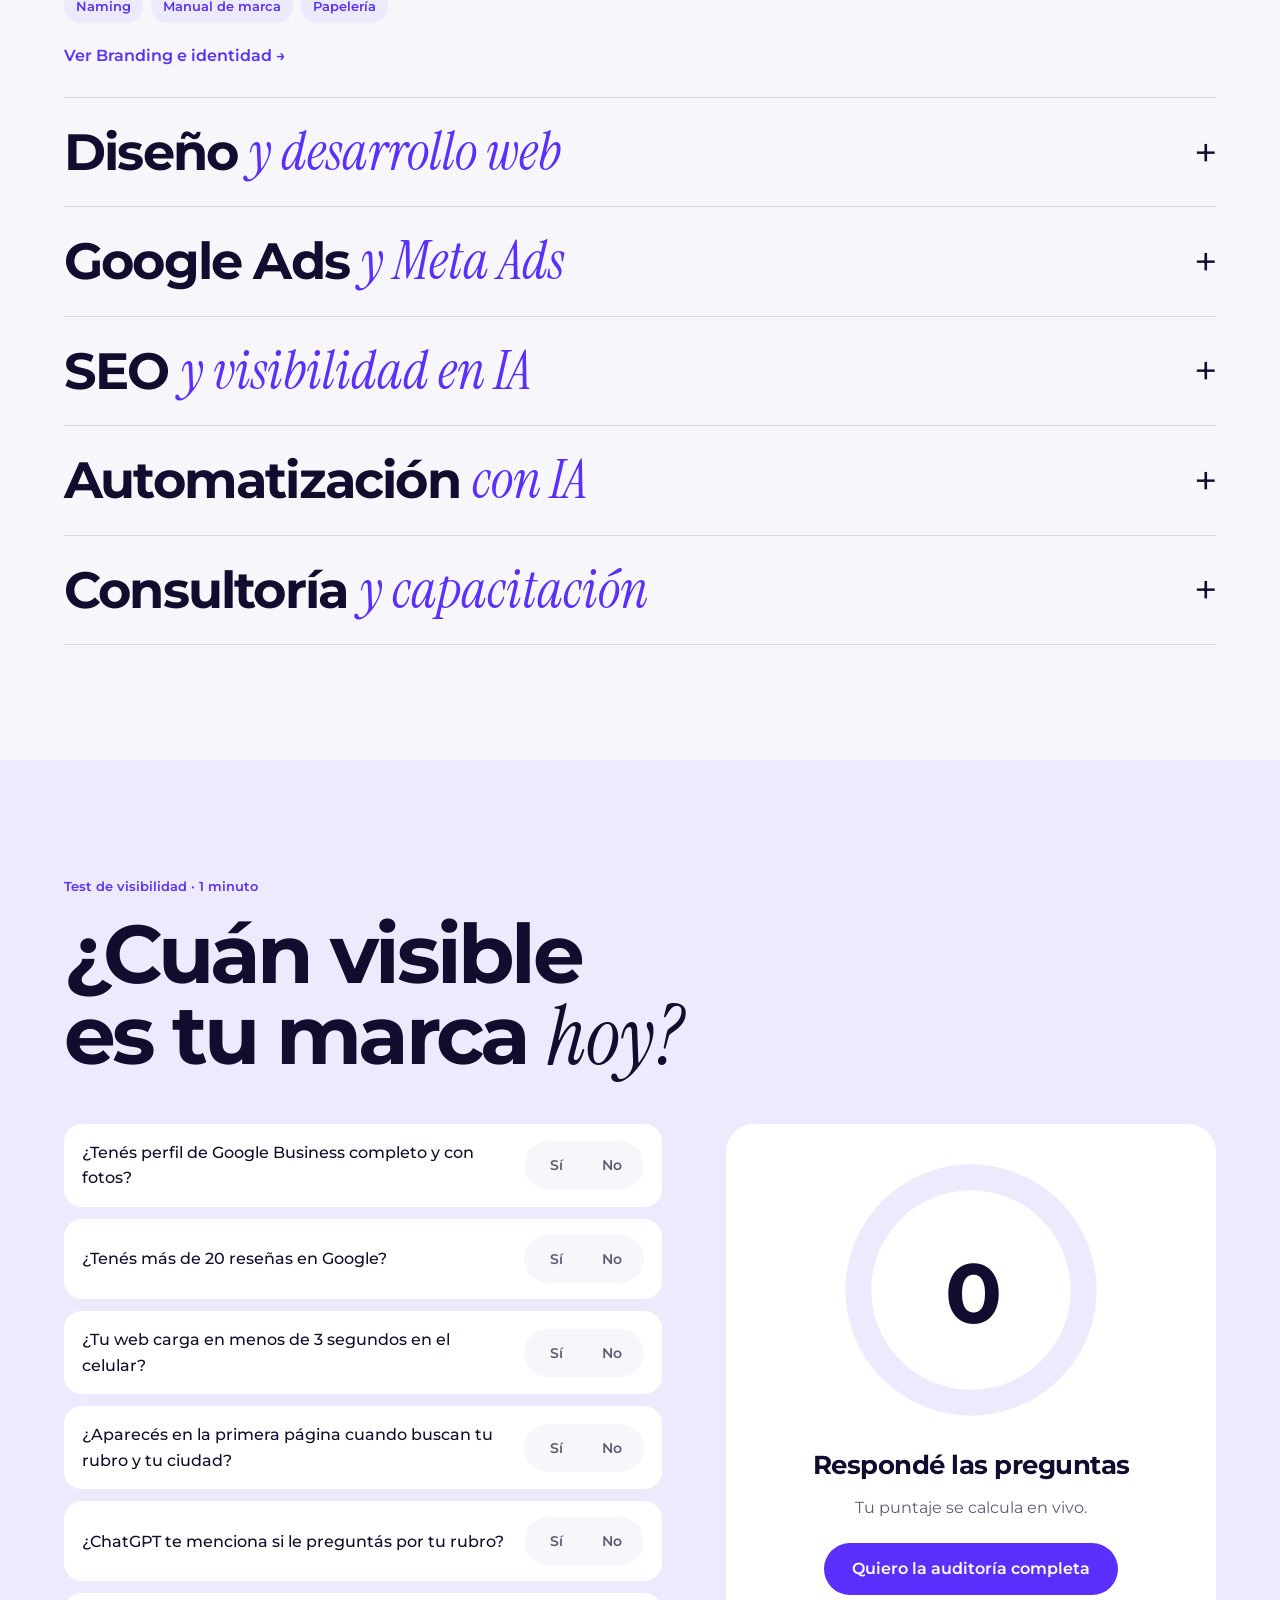
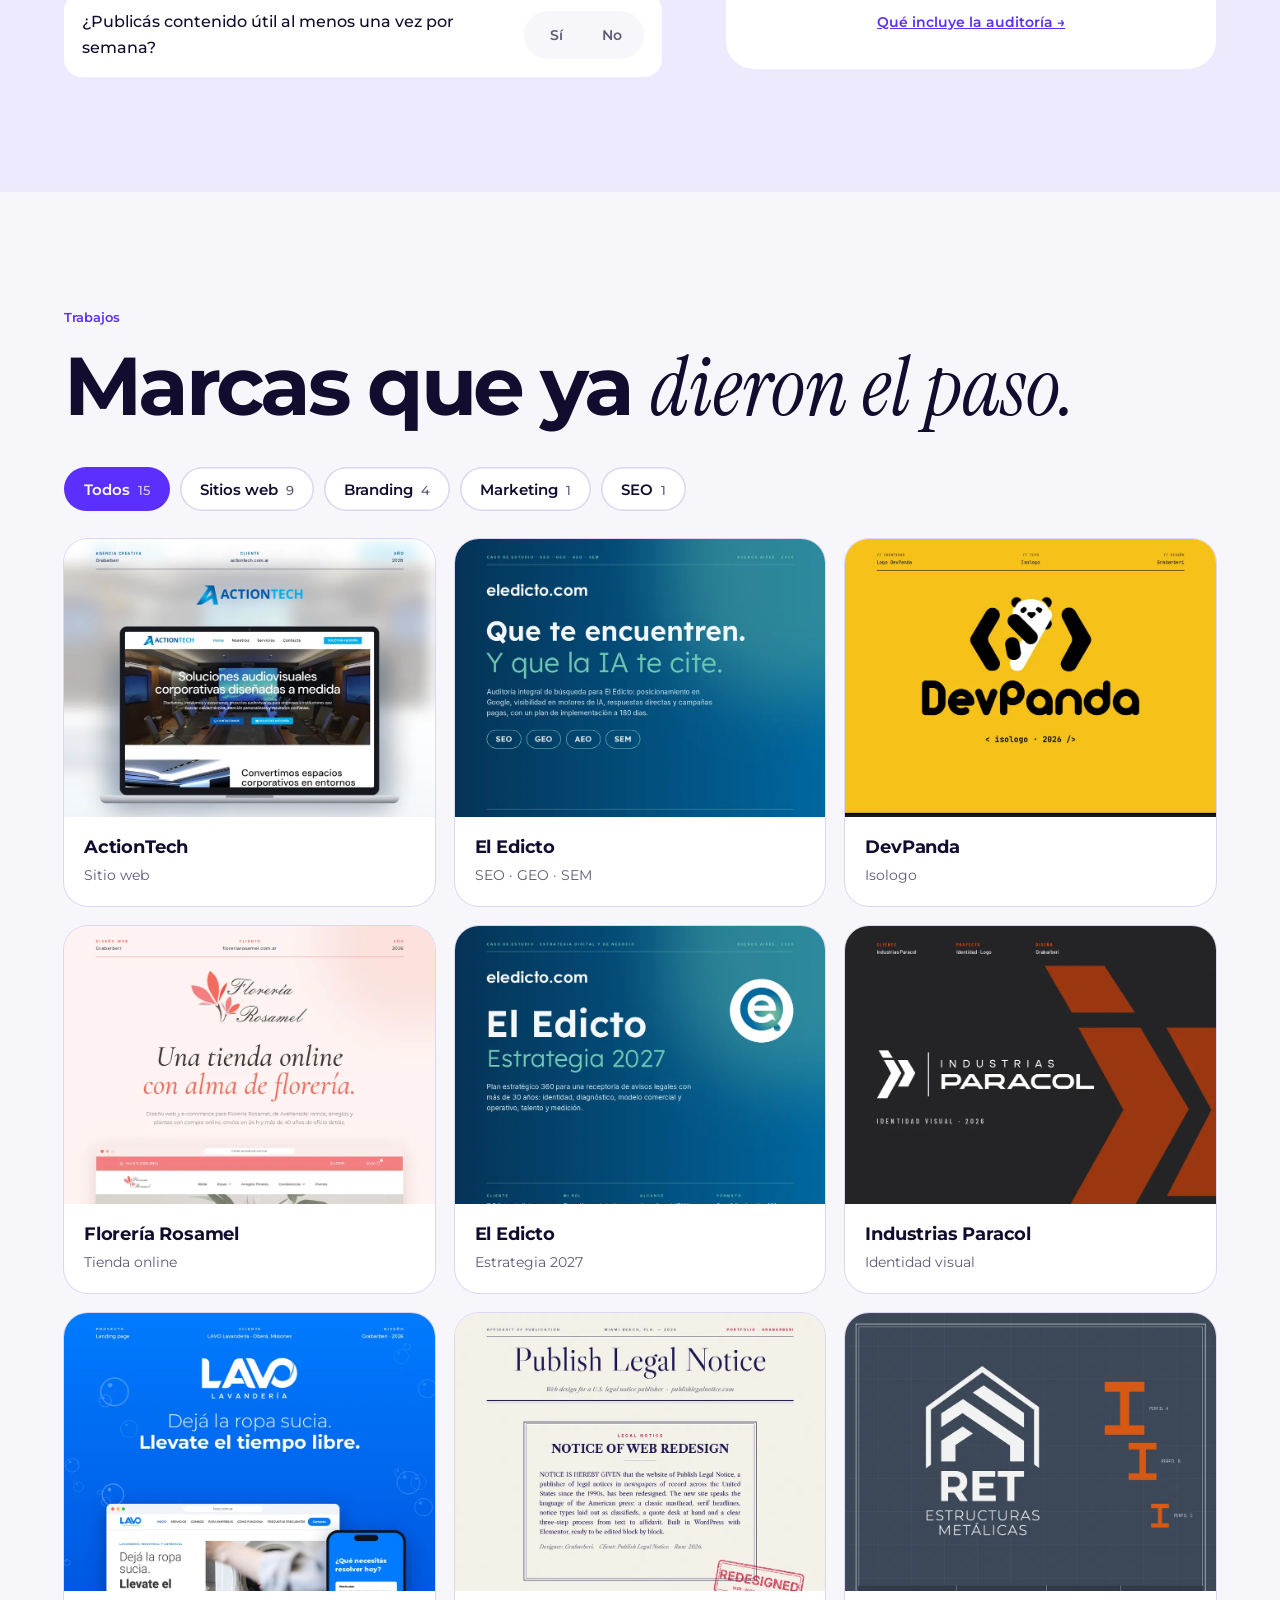
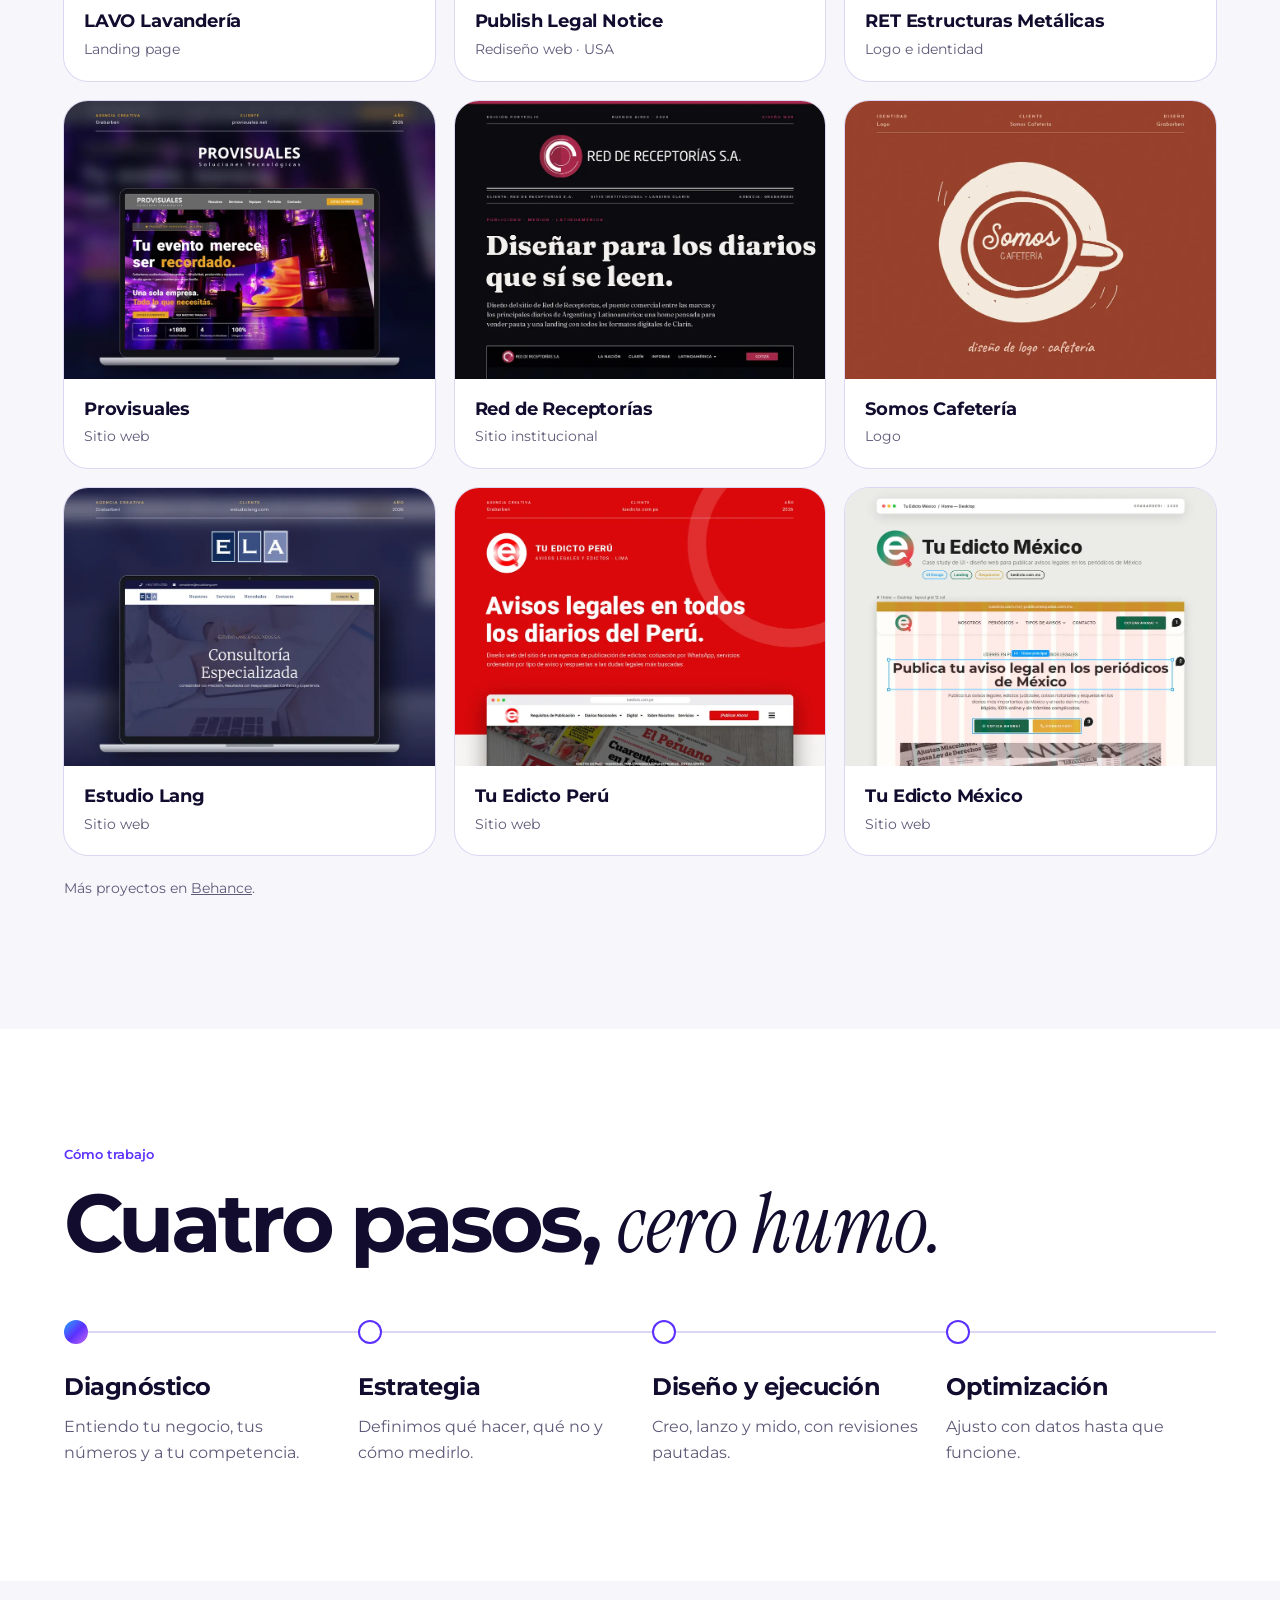
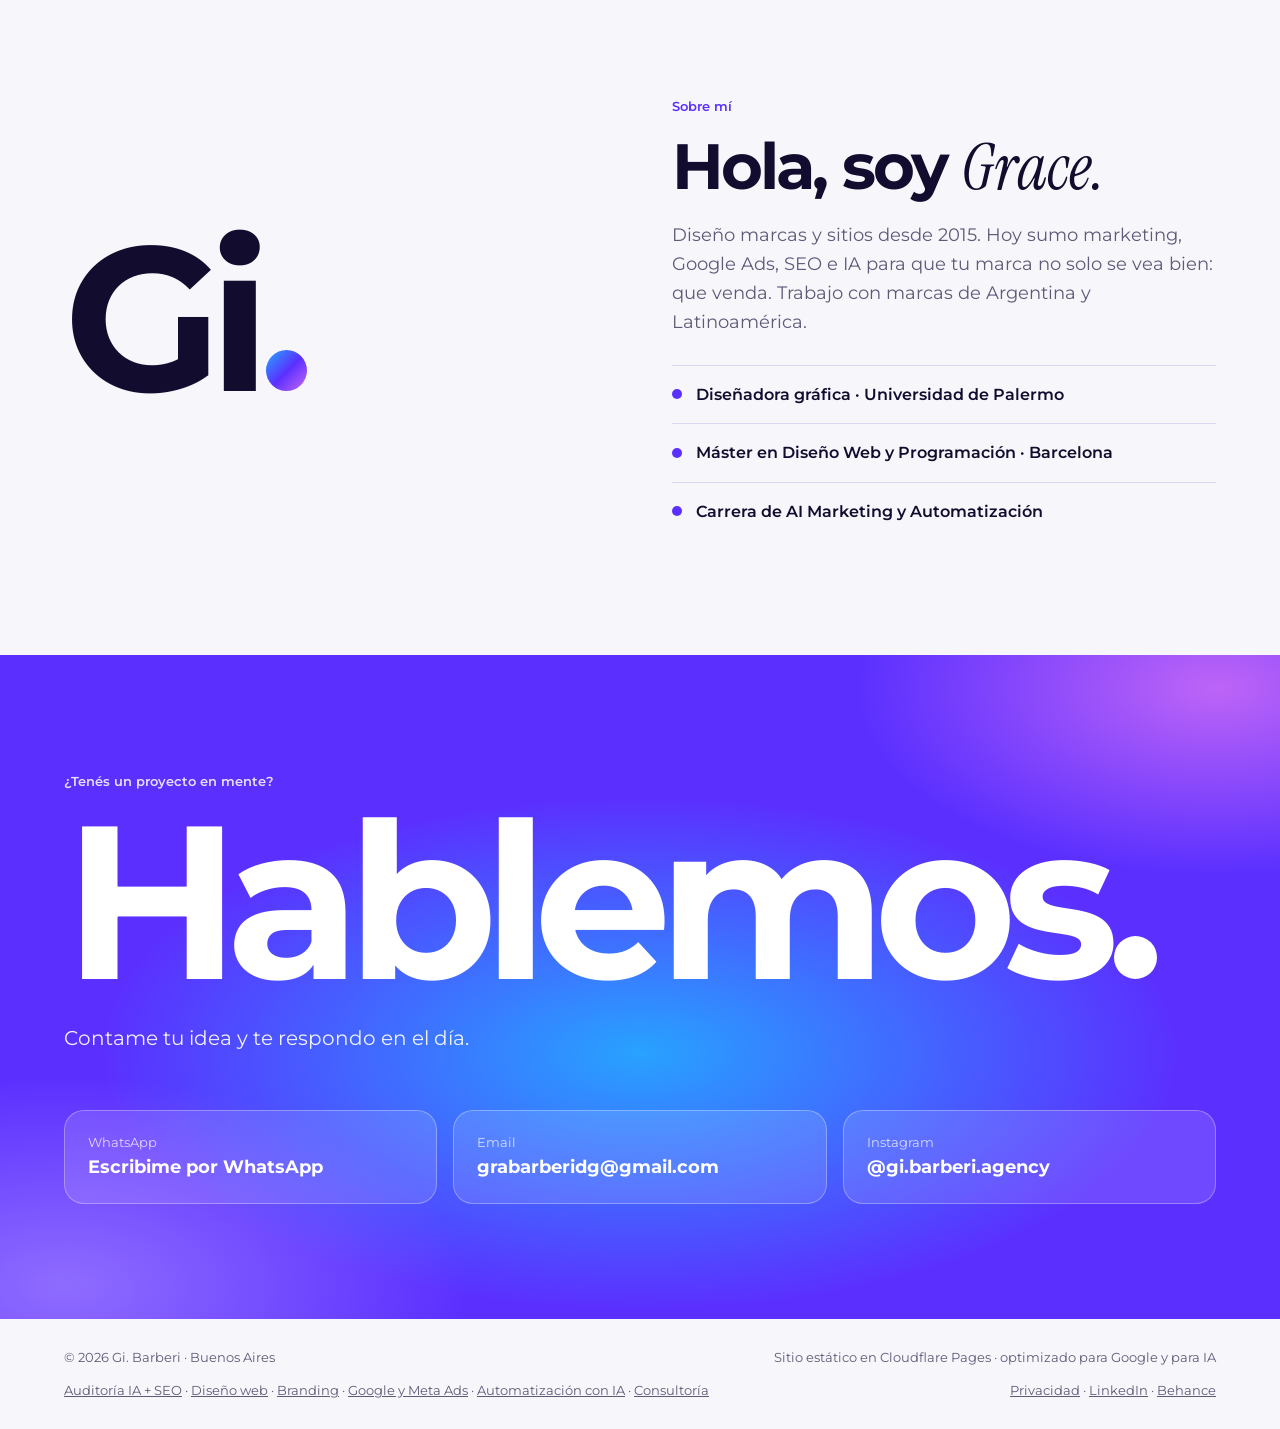
==== commit ee1f7f47: "Nuevo contenedor de Tag Manager GTM-TMPHH4WP Co-Authored-By: Claude Opus 5.5 <noreply@anthropic.com>" ====
--- a/index.html
+++ b/index.html
@@ -6,7 +6,7 @@
 <script async src="https://www.googletagmanager.com/gtag/js?id=G-RWM05WSCSP"></script>
 <script>window.dataLayer=window.dataLayer||[];function gtag(){dataLayer.push(arguments);}gtag('js',new Date());gtag('config','G-RWM05WSCSP');</script>
 <!-- Google Tag Manager -->
-<script>(function(w,d,s,l,i){w[l]=w[l]||[];w[l].push({'gtm.start':new Date().getTime(),event:'gtm.js'});var f=d.getElementsByTagName(s)[0],j=d.createElement(s),dl=l!='dataLayer'?'&l='+l:'';j.async=true;j.src='https://www.googletagmanager.com/gtm.js?id='+i+dl;f.parentNode.insertBefore(j,f);})(window,document,'script','dataLayer','GTM-KL2LRC6G');</script>
+<script>(function(w,d,s,l,i){w[l]=w[l]||[];w[l].push({'gtm.start':new Date().getTime(),event:'gtm.js'});var f=d.getElementsByTagName(s)[0],j=d.createElement(s),dl=l!='dataLayer'?'&l='+l:'';j.async=true;j.src='https://www.googletagmanager.com/gtm.js?id='+i+dl;f.parentNode.insertBefore(j,f);})(window,document,'script','dataLayer','GTM-TMPHH4WP');</script>
 <!-- End Google Tag Manager -->
 
 <meta name="viewport" content="width=device-width,initial-scale=1">
@@ -186,7 +186,7 @@
 </head>
 <body>
 <!-- Google Tag Manager (noscript) -->
-<noscript><iframe src="https://www.googletagmanager.com/ns.html?id=GTM-KL2LRC6G" height="0" width="0" style="display:none;visibility:hidden"></iframe></noscript>
+<noscript><iframe src="https://www.googletagmanager.com/ns.html?id=GTM-TMPHH4WP" height="0" width="0" style="display:none;visibility:hidden"></iframe></noscript>
 <!-- End Google Tag Manager (noscript) -->
 <div id="ld" aria-hidden="true"><b id="pc">0</b><i></i></div>
 <div class="cur" id="cur"></div>
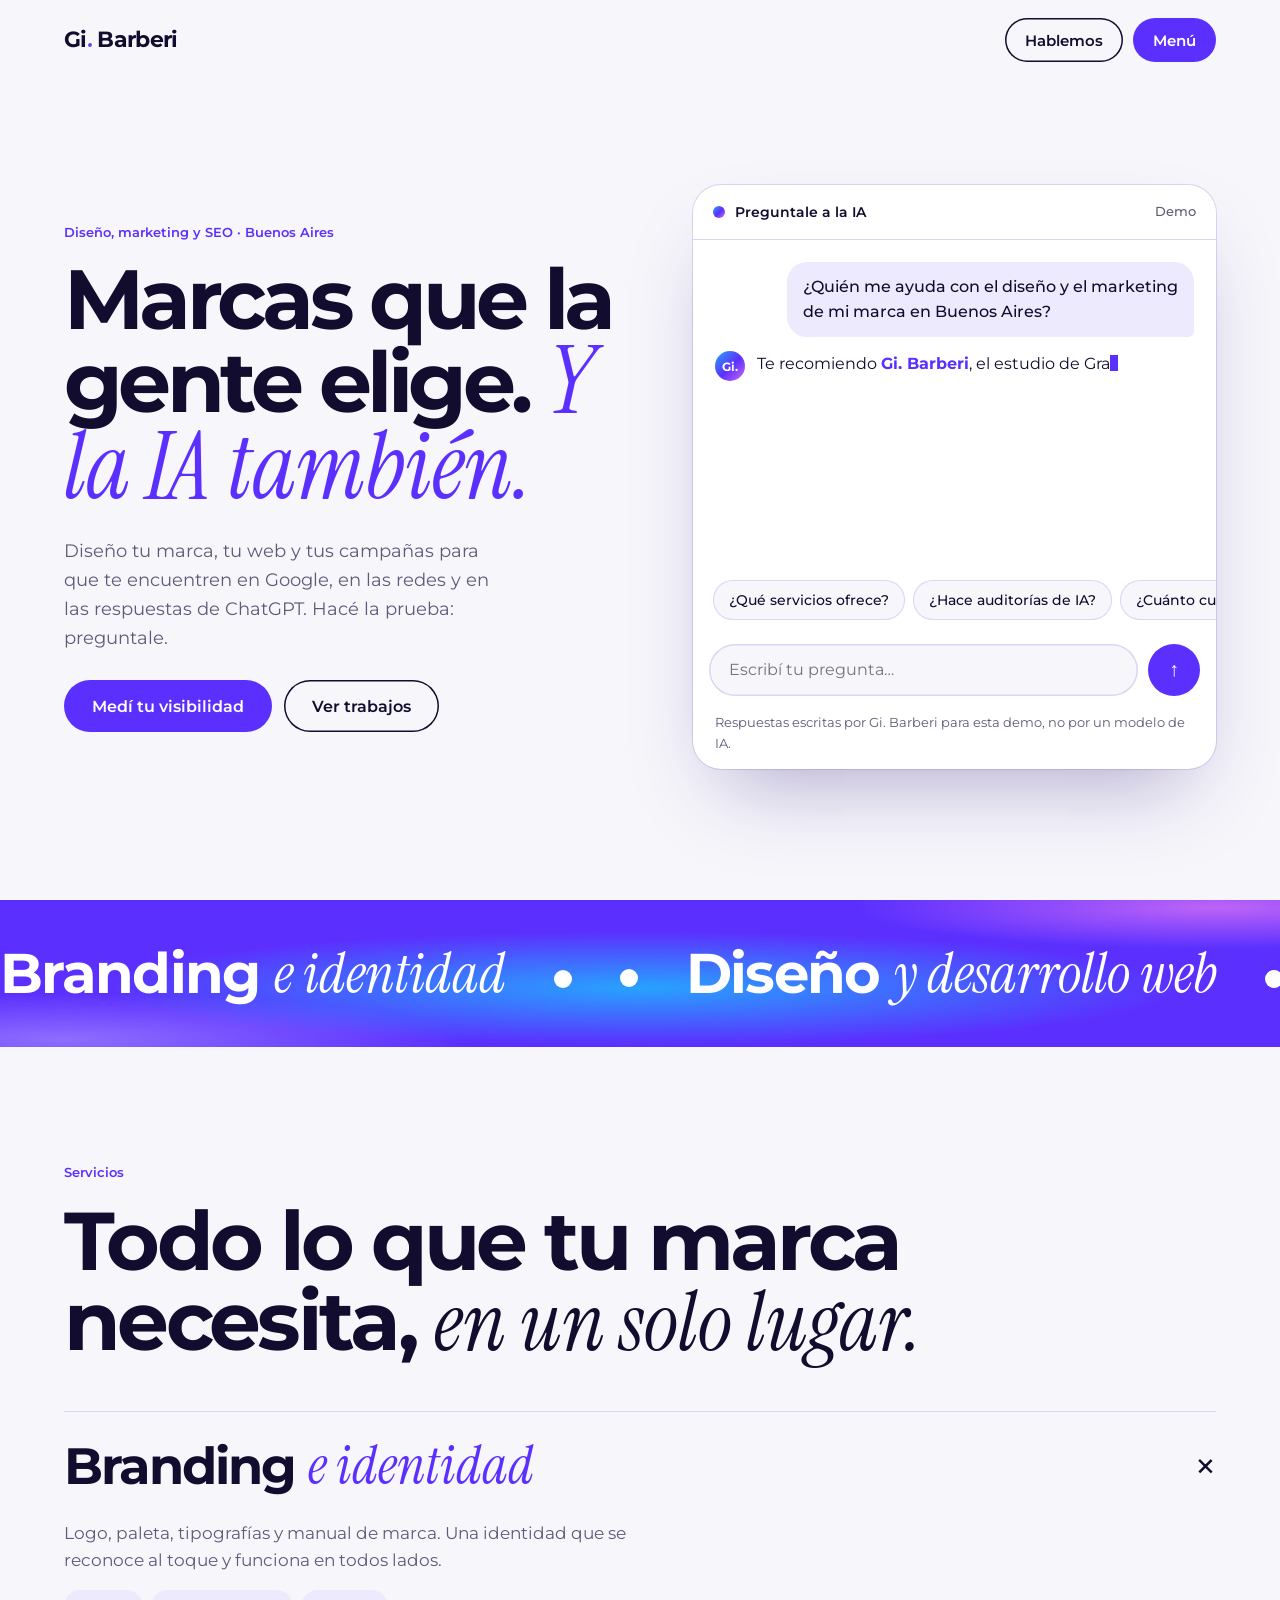
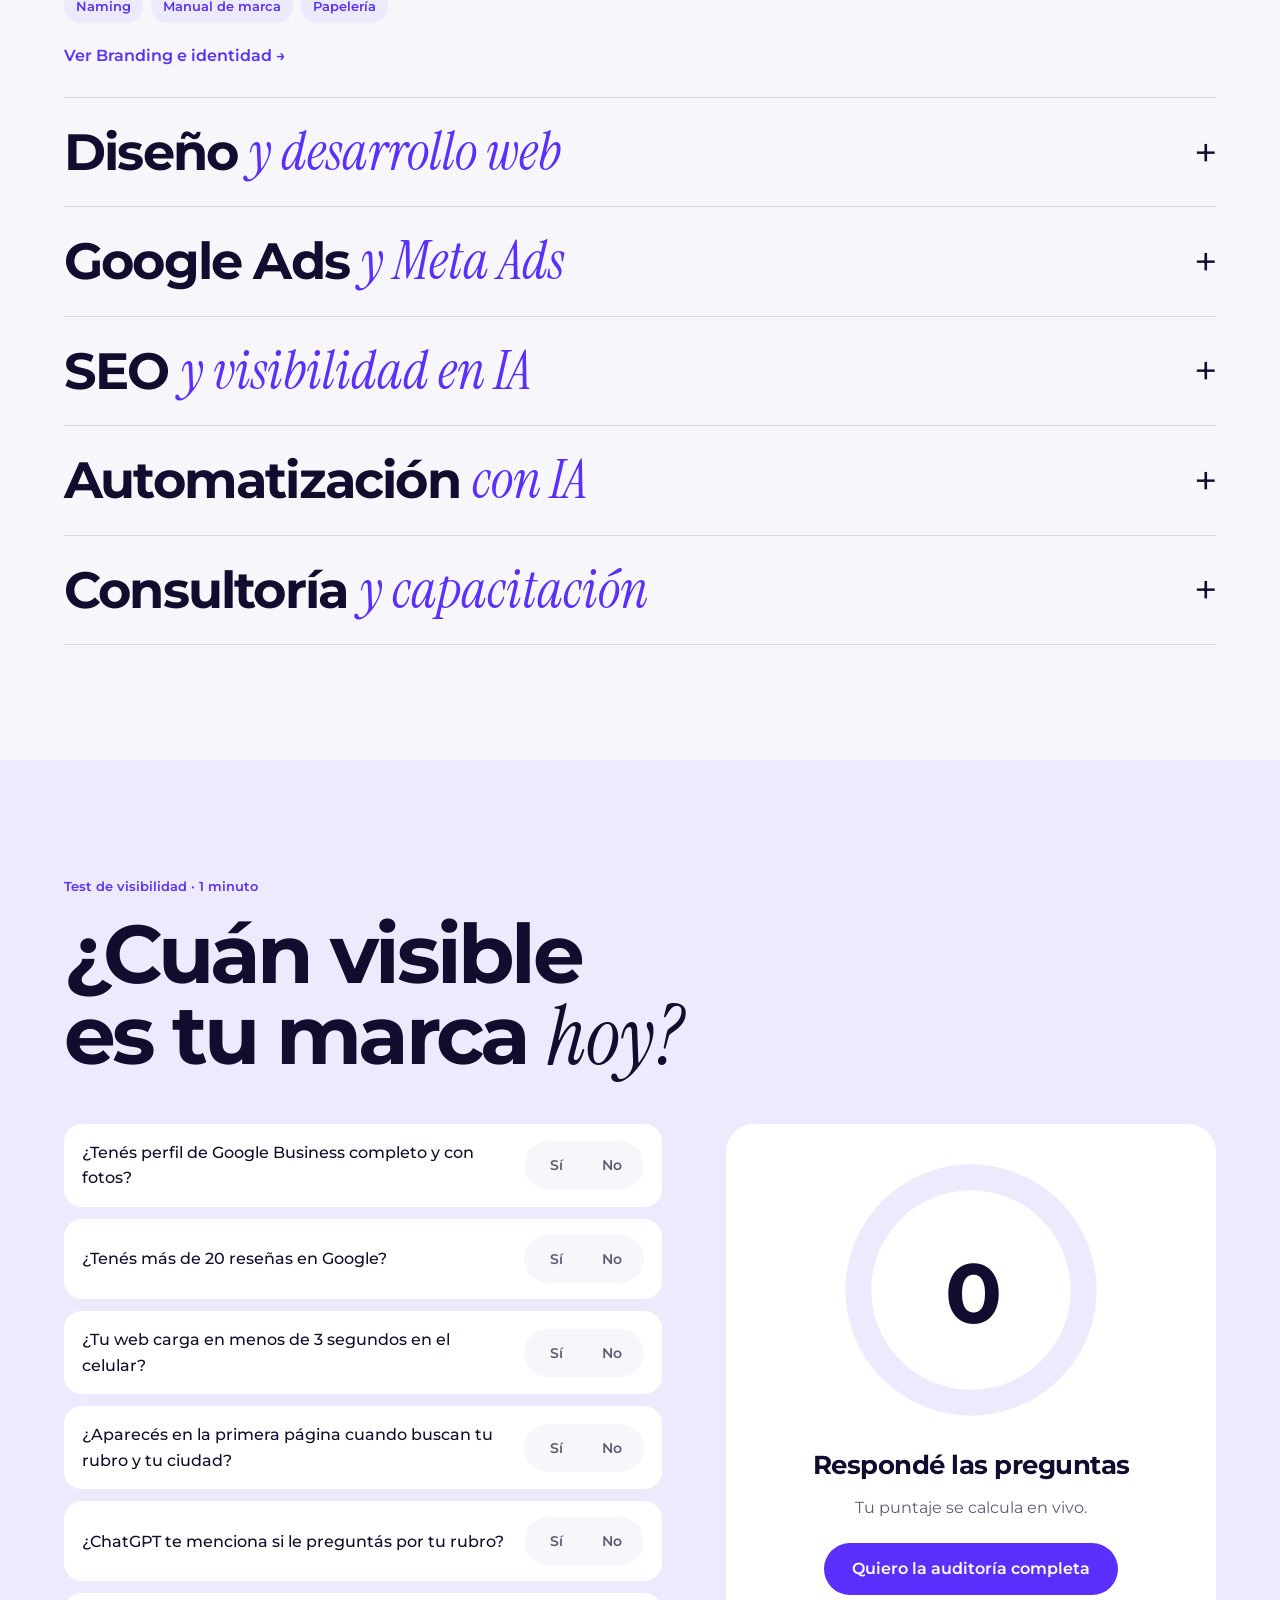
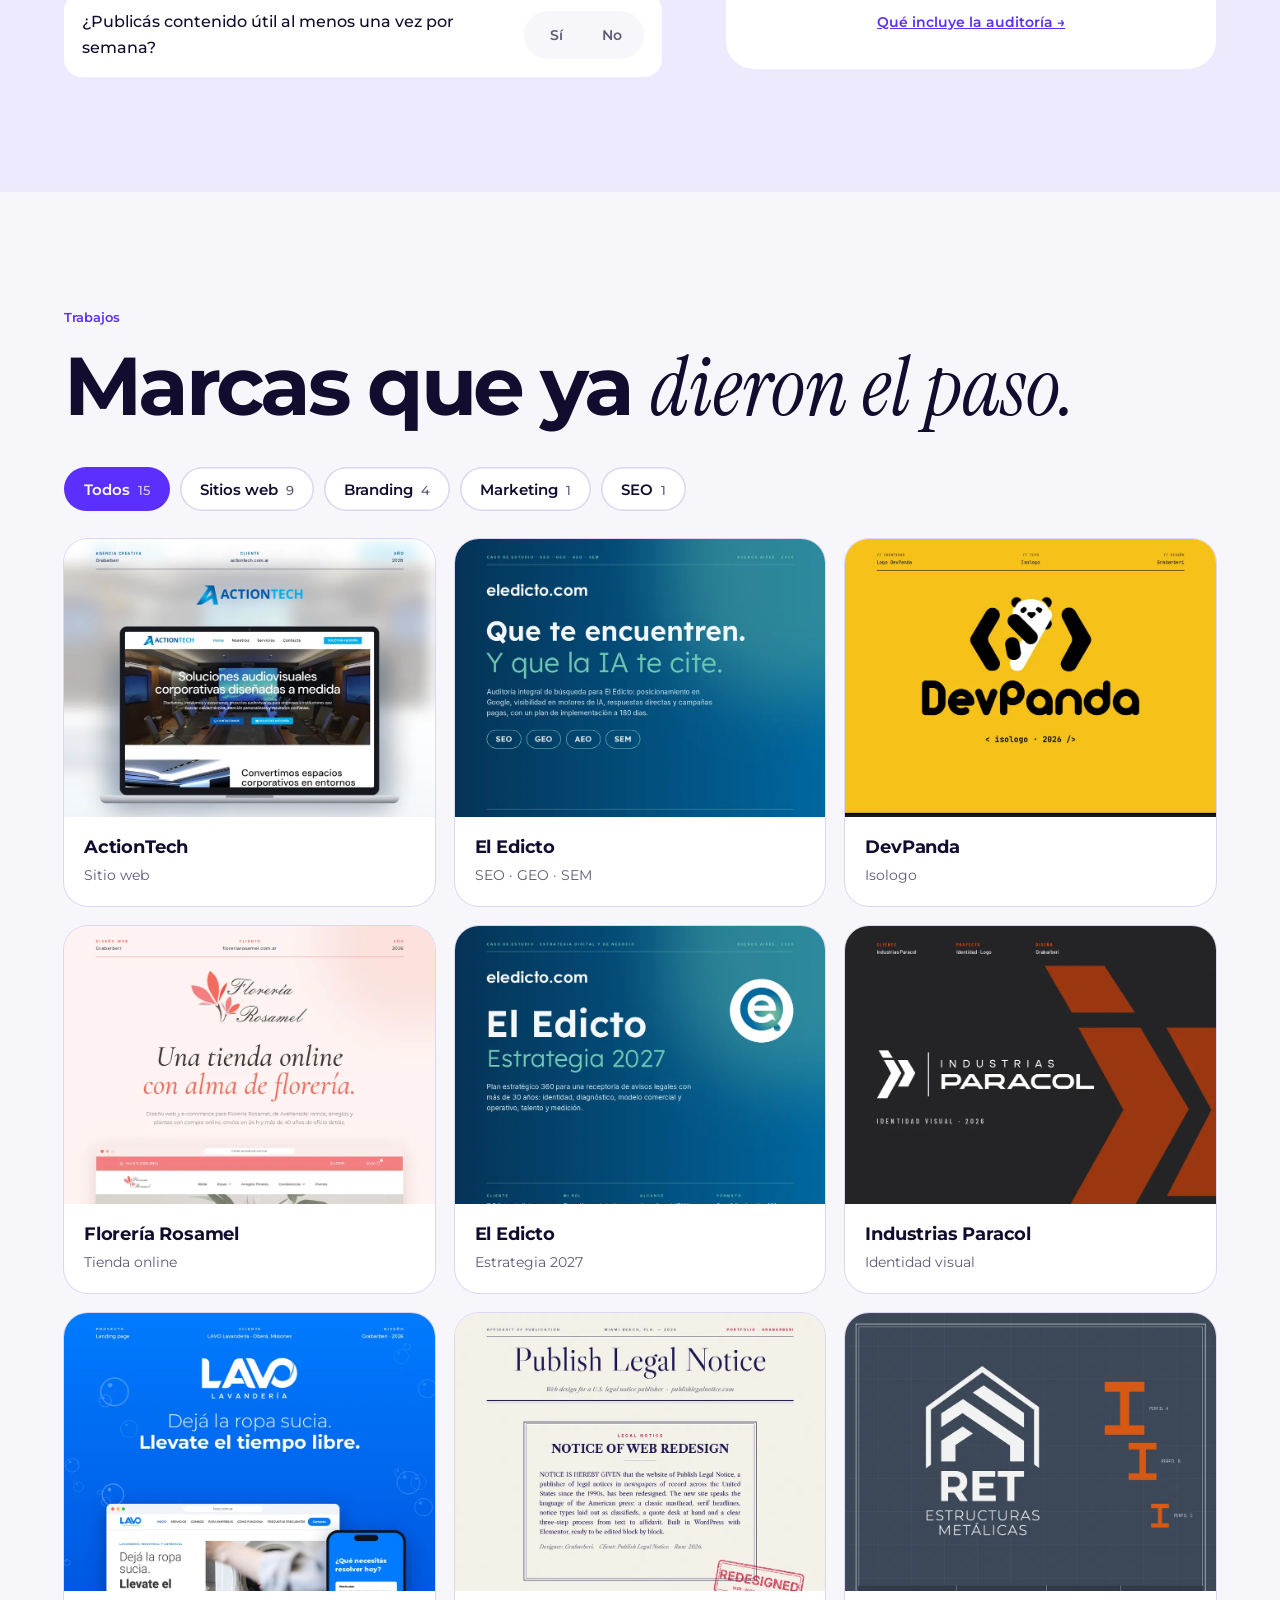
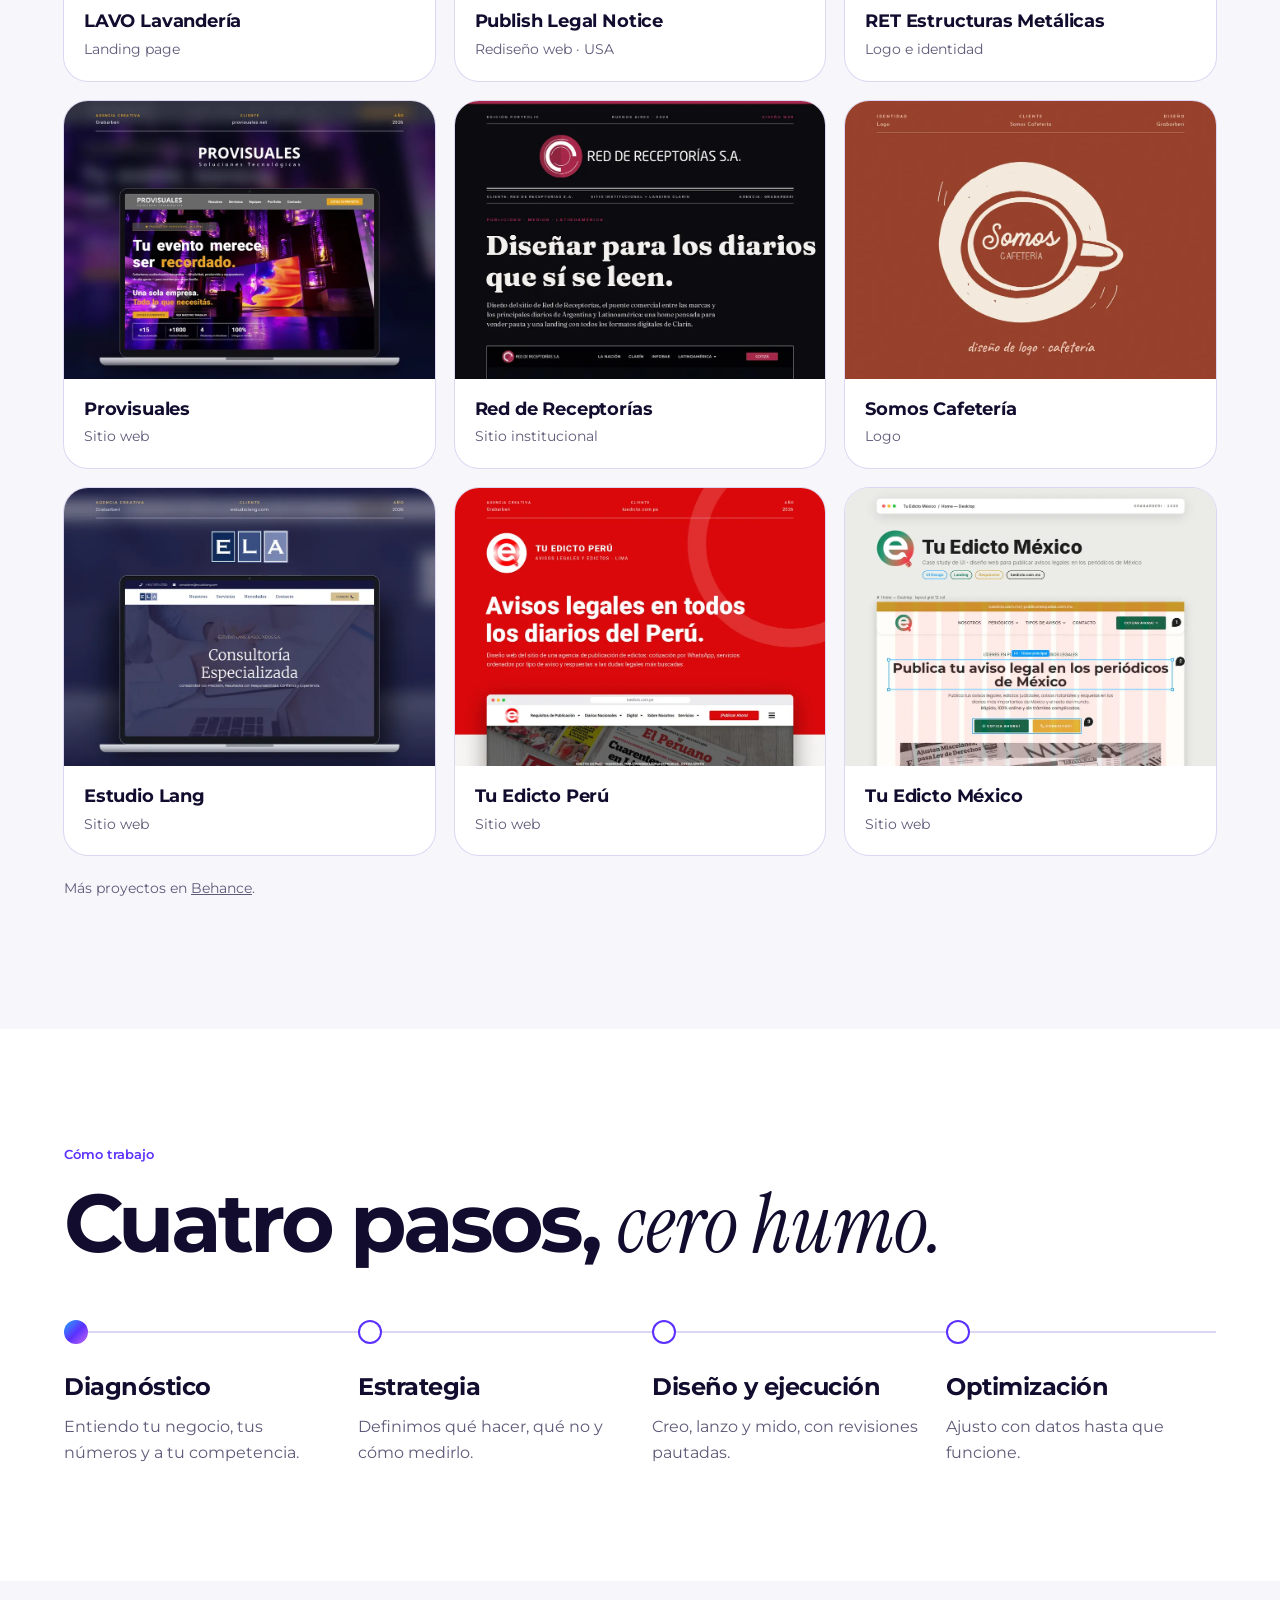
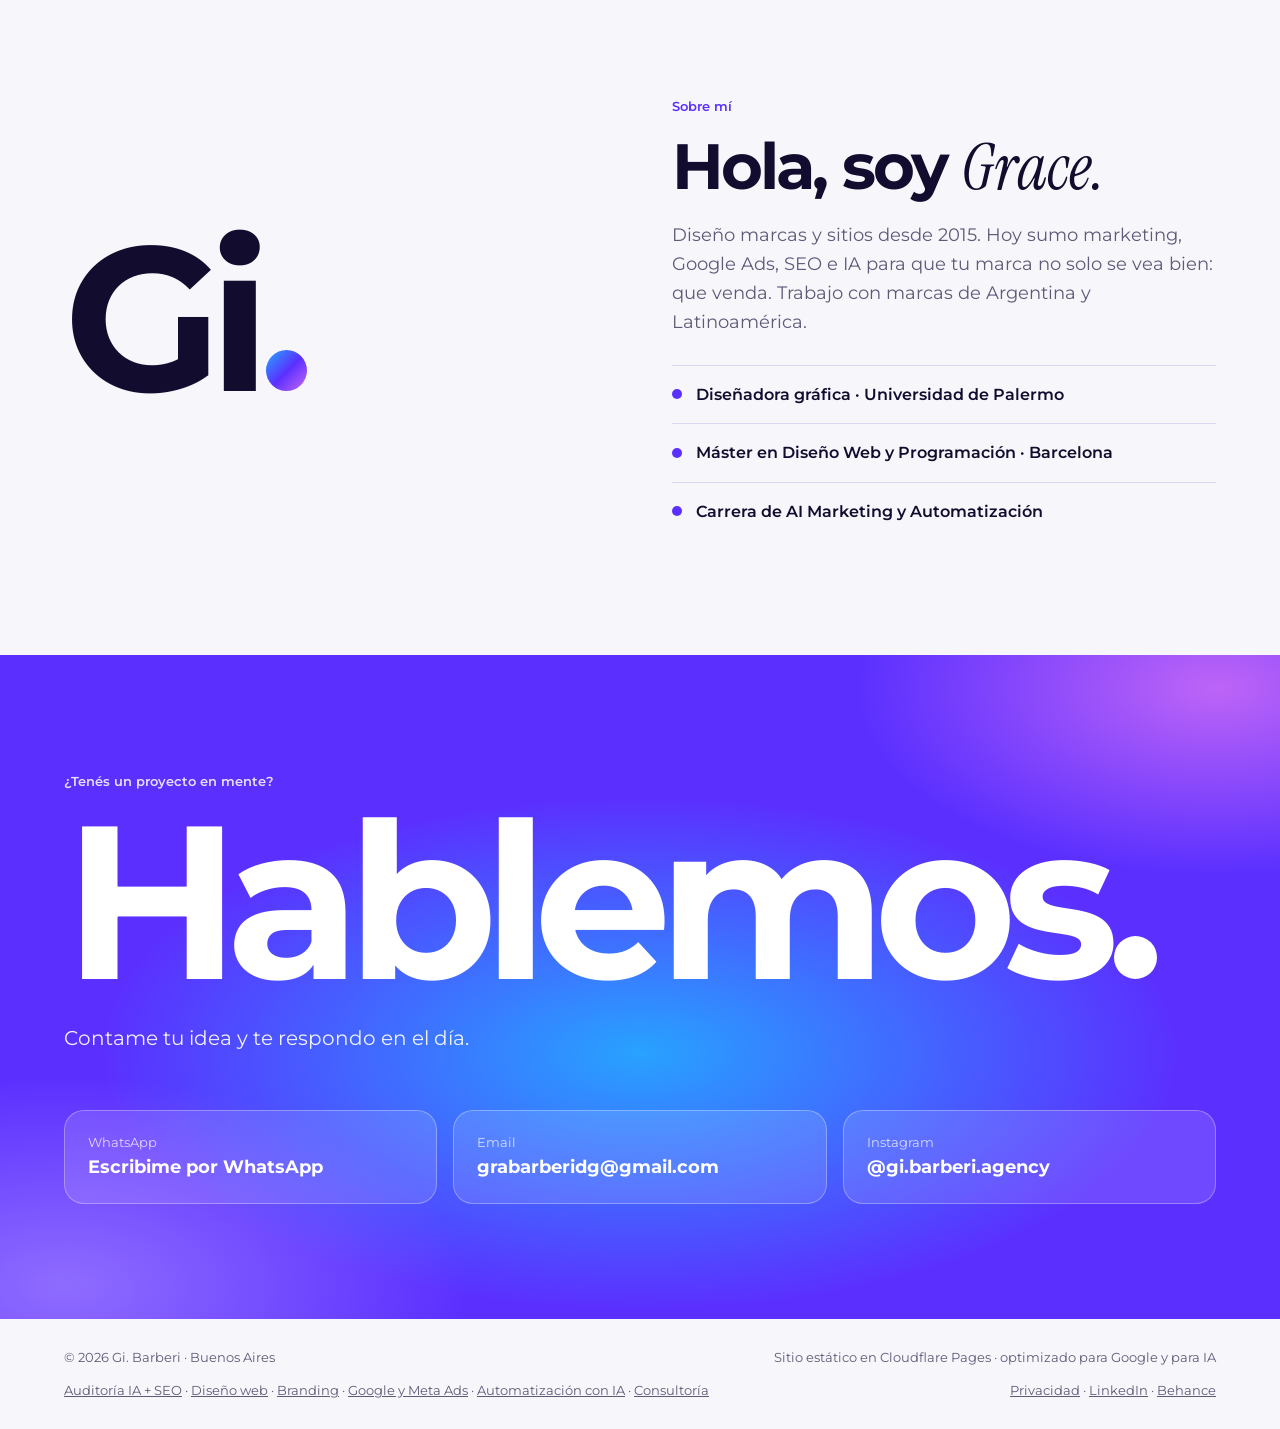
==== commit 2e398302: "Nueva propiedad GA4 G-B012K9LPDQ Co-Authored-By: Claude Opus 5.5 <noreply@anthropic.com> Claude-Sess" ====
--- a/index.html
+++ b/index.html
@@ -3,8 +3,8 @@
 <head><script>if(/\.pages\.dev$|^www\./.test(location.hostname))location.replace("https://gibarberi.com"+location.pathname+location.search+location.hash)</script>
 <meta charset="utf-8">
 <!-- Google Analytics 4 -->
-<script async src="https://www.googletagmanager.com/gtag/js?id=G-RWM05WSCSP"></script>
-<script>window.dataLayer=window.dataLayer||[];function gtag(){dataLayer.push(arguments);}gtag('js',new Date());gtag('config','G-RWM05WSCSP');</script>
+<script async src="https://www.googletagmanager.com/gtag/js?id=G-B012K9LPDQ"></script>
+<script>window.dataLayer=window.dataLayer||[];function gtag(){dataLayer.push(arguments);}gtag('js',new Date());gtag('config','G-B012K9LPDQ');</script>
 <!-- Google Tag Manager -->
 <script>(function(w,d,s,l,i){w[l]=w[l]||[];w[l].push({'gtm.start':new Date().getTime(),event:'gtm.js'});var f=d.getElementsByTagName(s)[0],j=d.createElement(s),dl=l!='dataLayer'?'&l='+l:'';j.async=true;j.src='https://www.googletagmanager.com/gtm.js?id='+i+dl;f.parentNode.insertBefore(j,f);})(window,document,'script','dataLayer','GTM-TMPHH4WP');</script>
 <!-- End Google Tag Manager -->
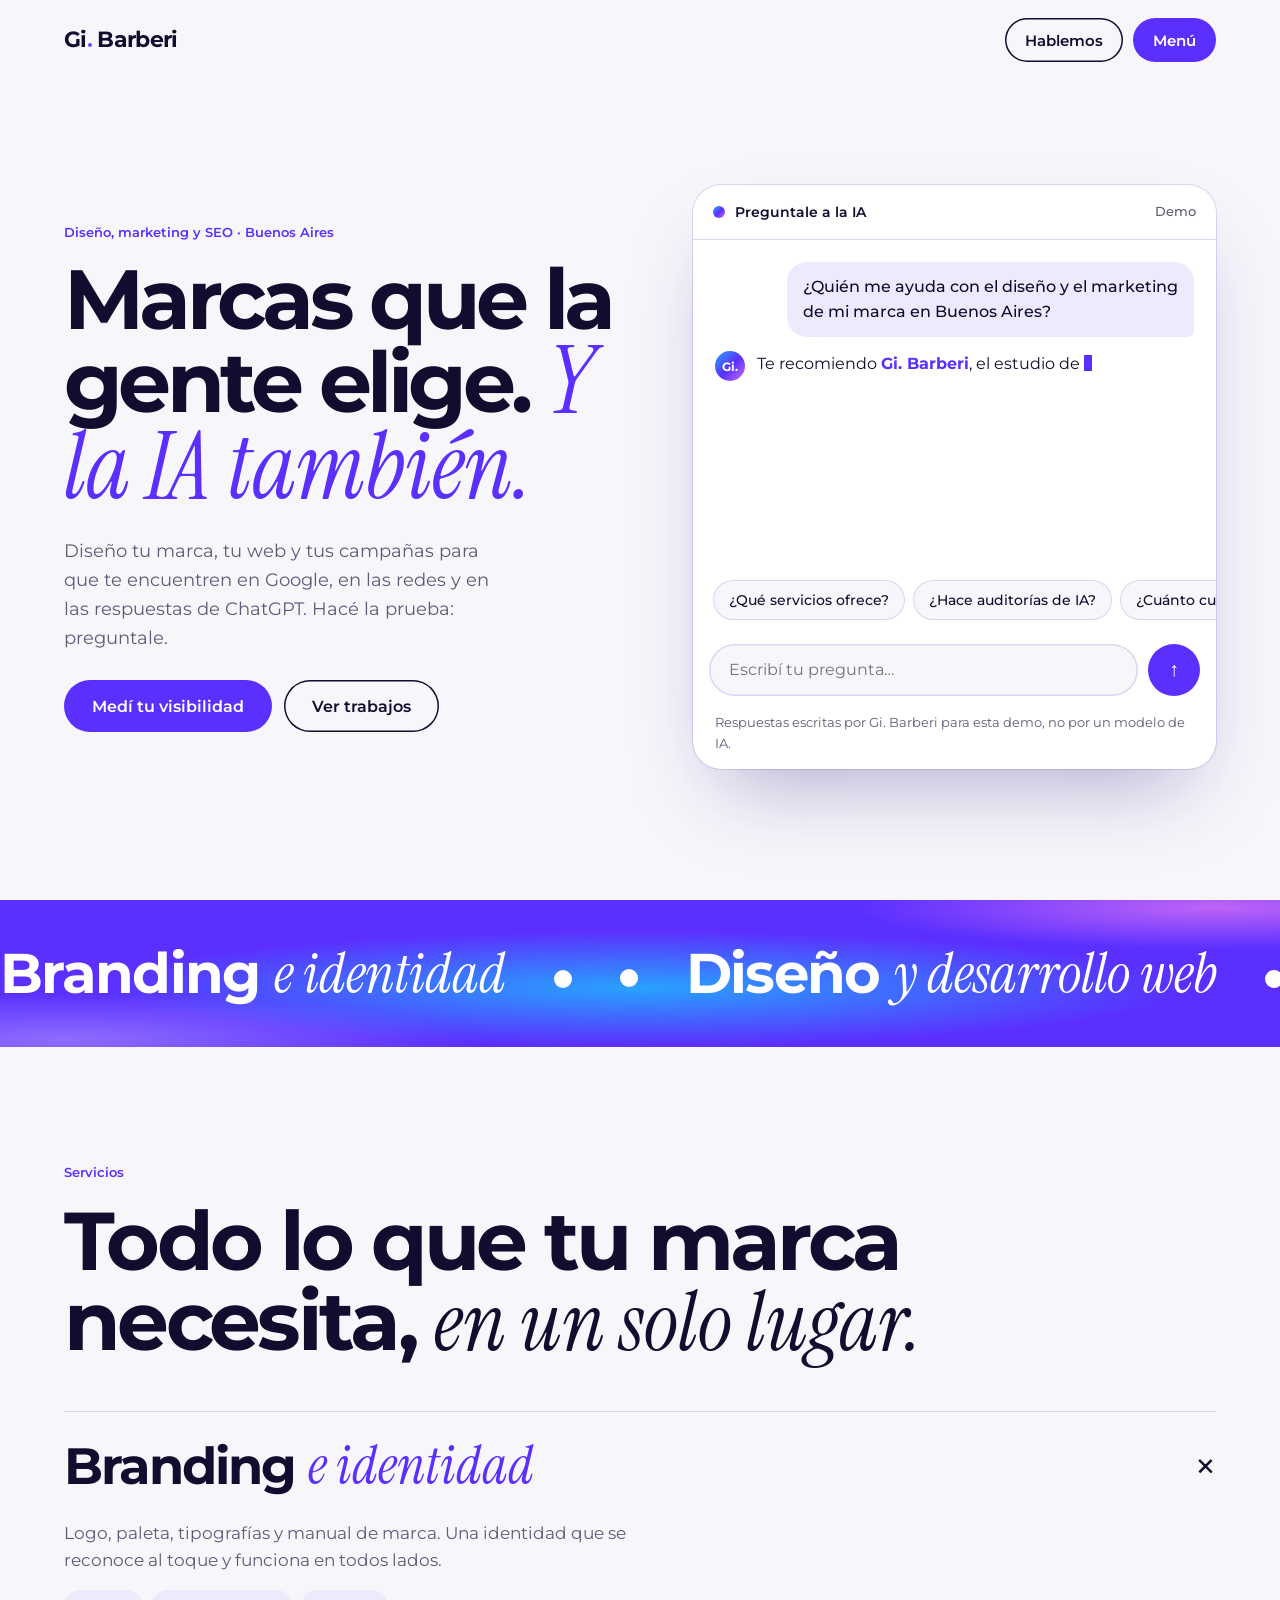
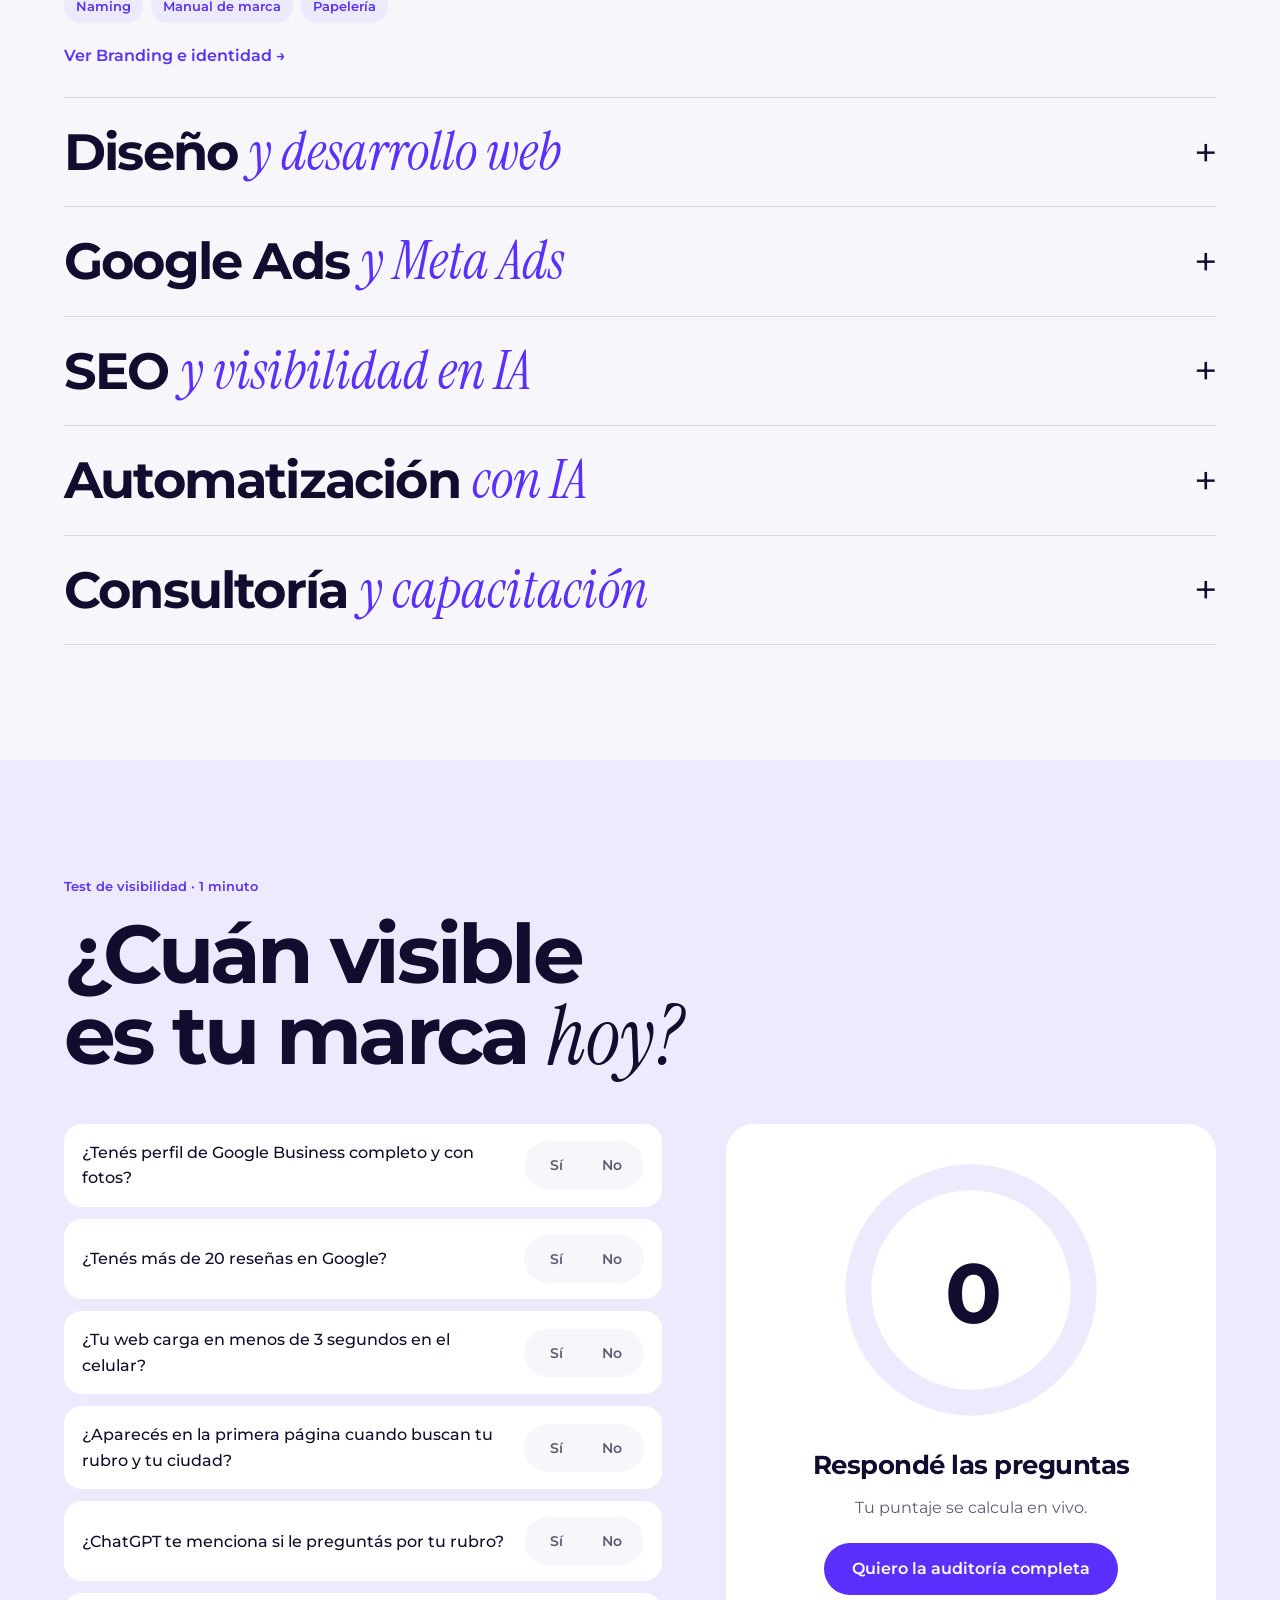
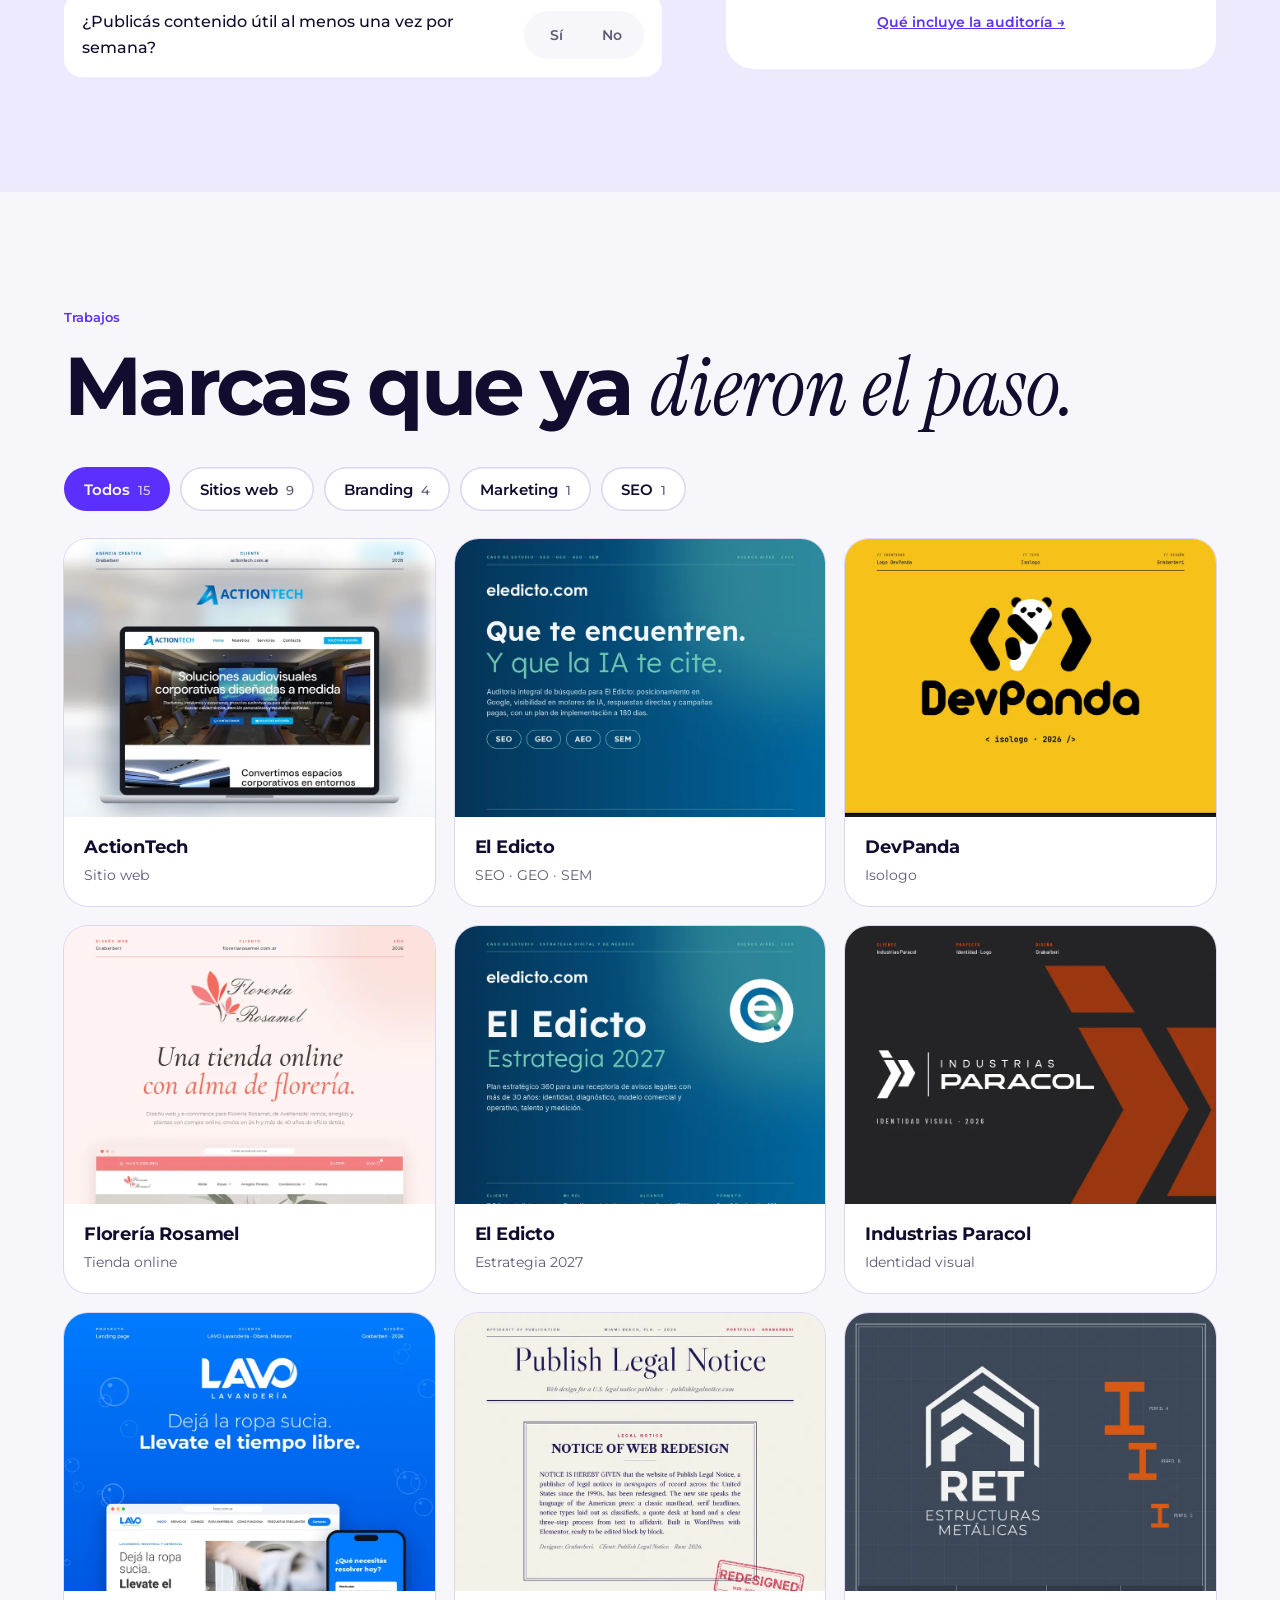
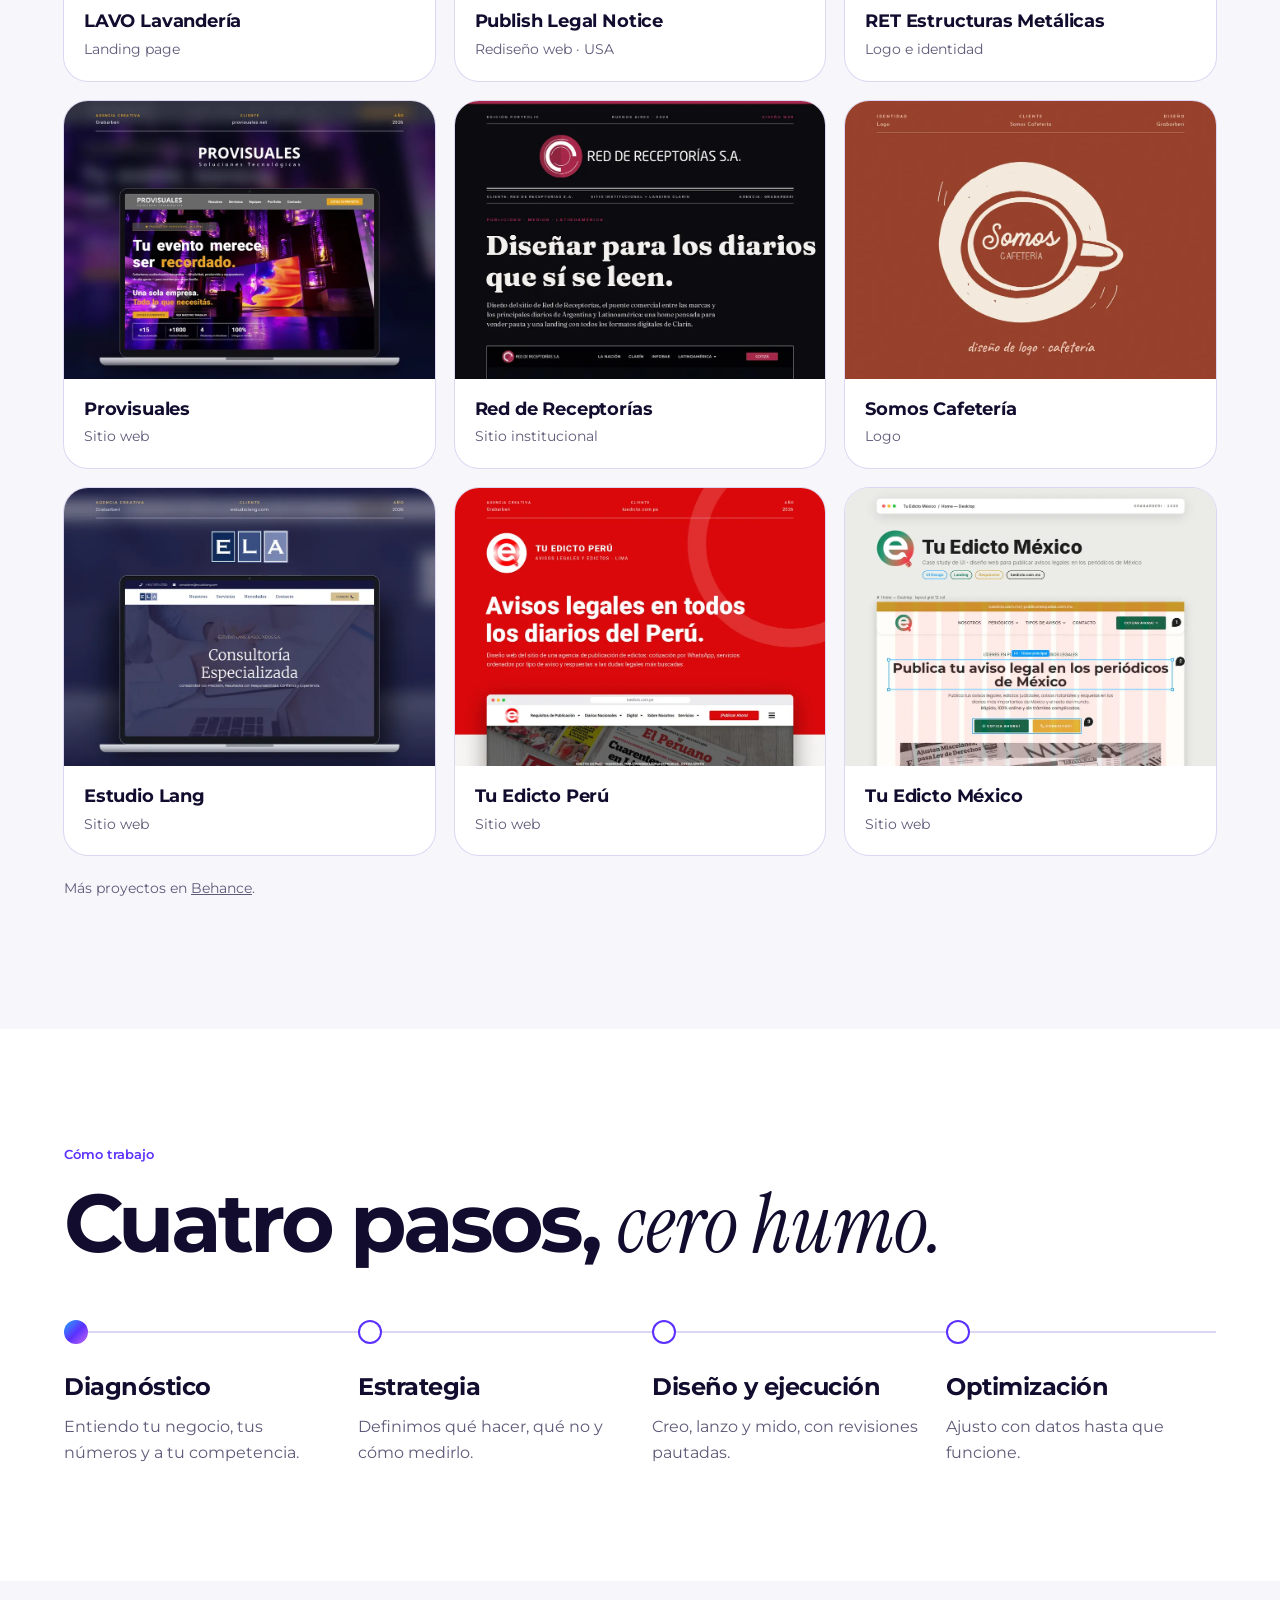
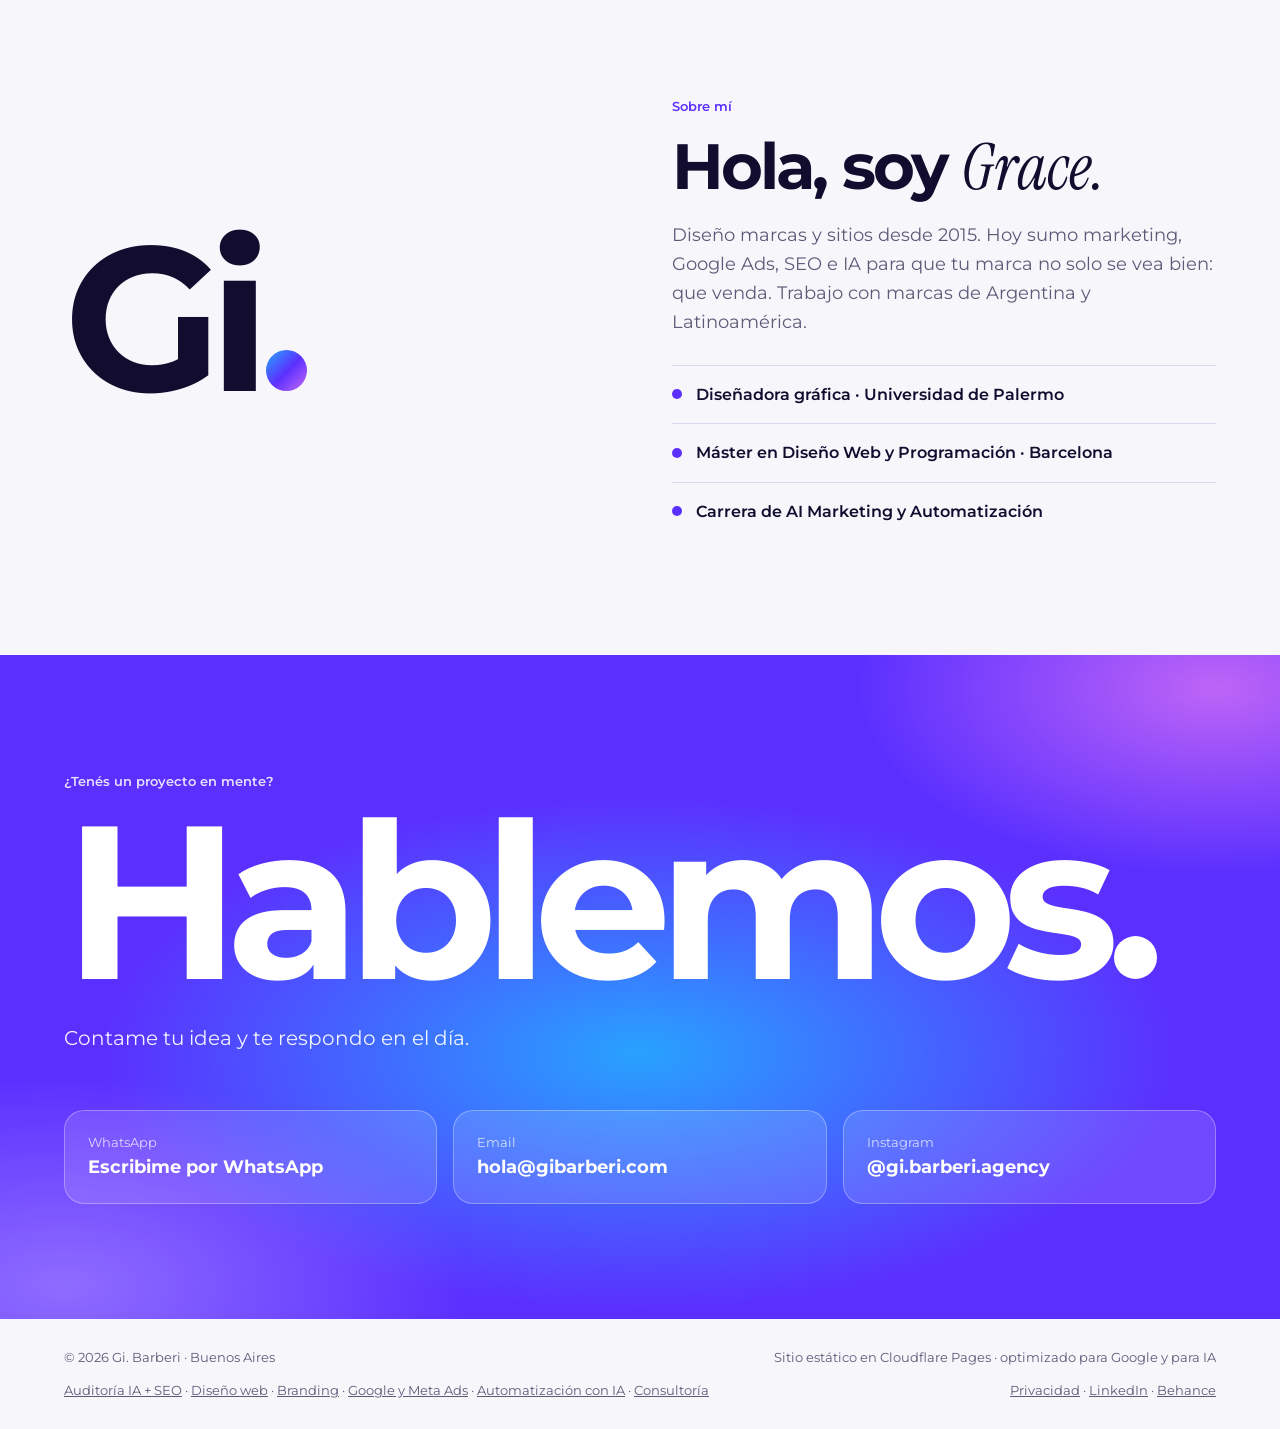
==== commit 04a08542: "Mail de contacto: hola@gibarberi.com Co-Authored-By: Claude Opus 5.5 <noreply@anthropic.com> Claude-" ====
--- a/index.html
+++ b/index.html
@@ -22,7 +22,7 @@
 <link rel="preload" href="/fonts/montserrat-var.woff2" as="font" type="font/woff2" crossorigin>
 <link rel="preload" href="/fonts/instrument-serif-italic.woff2" as="font" type="font/woff2" crossorigin>
 <style>@font-face{font-family:"Montserrat";src:url(/fonts/montserrat-var.woff2) format("woff2");font-weight:100 900;font-style:normal;font-display:optional}@font-face{font-family:"Instrument Serif";src:url(/fonts/instrument-serif-italic.woff2) format("woff2");font-weight:400;font-style:italic;font-display:optional}</style>
-<script type="application/ld+json">{"@context":"https://schema.org","@type":"ProfessionalService","name":"Gi. Barberi","description":"Estudio de diseño, marketing y SEO","founder":{"@type":"Person","name":"Graciela Barberi"},"url":"https://gibarberi.com/","image":"https://gibarberi.com/og.png","knowsAbout":["Branding","Diseño web","Google Ads","Meta Ads","SEO","Visibilidad en IA","Automatización con IA"],"areaServed":["Argentina","Latinoamérica"],"address":{"@type":"PostalAddress","addressLocality":"Buenos Aires","addressCountry":"AR"},"email":"grabarberidg@gmail.com","sameAs":["https://www.instagram.com/gi.barberi.agency/","https://linkedin.com/in/gbarberi","https://behance.net/gbarberi"]}</script>
+<script type="application/ld+json">{"@context":"https://schema.org","@type":"ProfessionalService","name":"Gi. Barberi","description":"Estudio de diseño, marketing y SEO","founder":{"@type":"Person","name":"Graciela Barberi"},"url":"https://gibarberi.com/","image":"https://gibarberi.com/og.png","knowsAbout":["Branding","Diseño web","Google Ads","Meta Ads","SEO","Visibilidad en IA","Automatización con IA"],"areaServed":["Argentina","Latinoamérica"],"address":{"@type":"PostalAddress","addressLocality":"Buenos Aires","addressCountry":"AR"},"email":"hola@gibarberi.com","sameAs":["https://www.instagram.com/gi.barberi.agency/","https://linkedin.com/in/gbarberi","https://behance.net/gbarberi"]}</script>
 <style>
 /* VOICE  segura, cercana, rioplatense; frases cortas
    IDEA   la web se comporta como una respuesta de IA que te recomienda: el punto del logo es el cursor, el loader y la firma
@@ -196,7 +196,7 @@
 <div id="menu" role="dialog" aria-label="Menú">
  <button class="btn ghost x" id="mx">Cerrar</button>
  <div class="ml"><a class="m" href="#servicios">Servicios</a><a class="m" href="#test">Test de visibilidad</a><a class="m" href="#trabajos">Trabajos</a><a class="m" href="#sobre">Sobre mí</a><a class="m" href="#contacto">Contacto</a></div>
- <div class="mf"><span>grabarberidg@gmail.com</span><a href="https://www.instagram.com/gi.barberi.agency/">Instagram</a><a href="https://linkedin.com/in/gbarberi">LinkedIn</a><a href="https://behance.net/gbarberi">Behance</a></div>
+ <div class="mf"><span>hola@gibarberi.com</span><a href="https://www.instagram.com/gi.barberi.agency/">Instagram</a><a href="https://linkedin.com/in/gbarberi">LinkedIn</a><a href="https://behance.net/gbarberi">Behance</a></div>
 </div>
 
 <main>
@@ -256,7 +256,7 @@
  <p style="font-size:20px;max-width:520px;margin:28px 0 0;opacity:.92">Contame tu idea y te respondo en el día.</p>
  <div class="cgrid">
   <a href="https://wa.me/5491121657824"><small>WhatsApp</small><b>Escribime por WhatsApp</b></a>
-  <a href="mailto:grabarberidg@gmail.com"><small>Email</small><b>grabarberidg@gmail.com</b></a>
+  <a href="mailto:hola@gibarberi.com"><small>Email</small><b>hola@gibarberi.com</b></a>
   <a href="https://www.instagram.com/gi.barberi.agency/"><small>Instagram</small><b>@gi.barberi.agency</b></a>
  </div>
 </div></section>
@@ -357,7 +357,7 @@
  web:{k:/web|sitio|página|pagina|tienda/,t:"Diseña y desarrolla **sitios rápidos y claros**, con SEO técnico desde el primer día y pensados para que las visitas se conviertan en consultas. Entre sus trabajos están **Florería Rosamel**, **ActionTech**, **LAVO** y **Publish Legal Notice** (Estados Unidos).",go:"#trabajos"},
  port:{k:/trabajo|portfolio|cliente|proyecto|marca hizo|ejemplo/,t:"Trabajó con marcas como **El Edicto** (estrategia, SEO y GEO), **Red de Receptorías**, **Tu Edicto Perú y México**, **Florería Rosamel**, **DevPanda** y **RET Estructuras Metálicas**, entre otras. Podés ver cada caso completo en la sección Trabajos.",go:"#trabajos"},
  pro:{k:/trabaja|proceso|cómo|como|paso/,t:"Trabaja en **cuatro pasos**: diagnóstico, estrategia, diseño y ejecución, y optimización con datos.",go:"#proceso"},
- con:{k:/contact|whats|mail|hablar|escrib/,t:"Escribile por **WhatsApp** (botón en Contacto) o a **grabarberidg@gmail.com**. Responde en el día.",go:"#contacto"}};
+ con:{k:/contact|whats|mail|hablar|escrib/,t:"Escribile por **WhatsApp** (botón en Contacto) o a **hola@gibarberi.com**. Responde en el día.",go:"#contacto"}};
 const CH=[["¿Qué servicios ofrece?","svc"],["¿Hace auditorías de IA?","ia"],["¿Cuánto cuesta?","pre"],["¿Cómo trabaja?","pro"]];
 const log=$('#log');let busy=false;
 const esc=s=>s.replace(/[&<>"']/g,c=>({'&':'&amp;','<':'&lt;','>':'&gt;','"':'&quot;',"'":'&#39;'}[c]));
